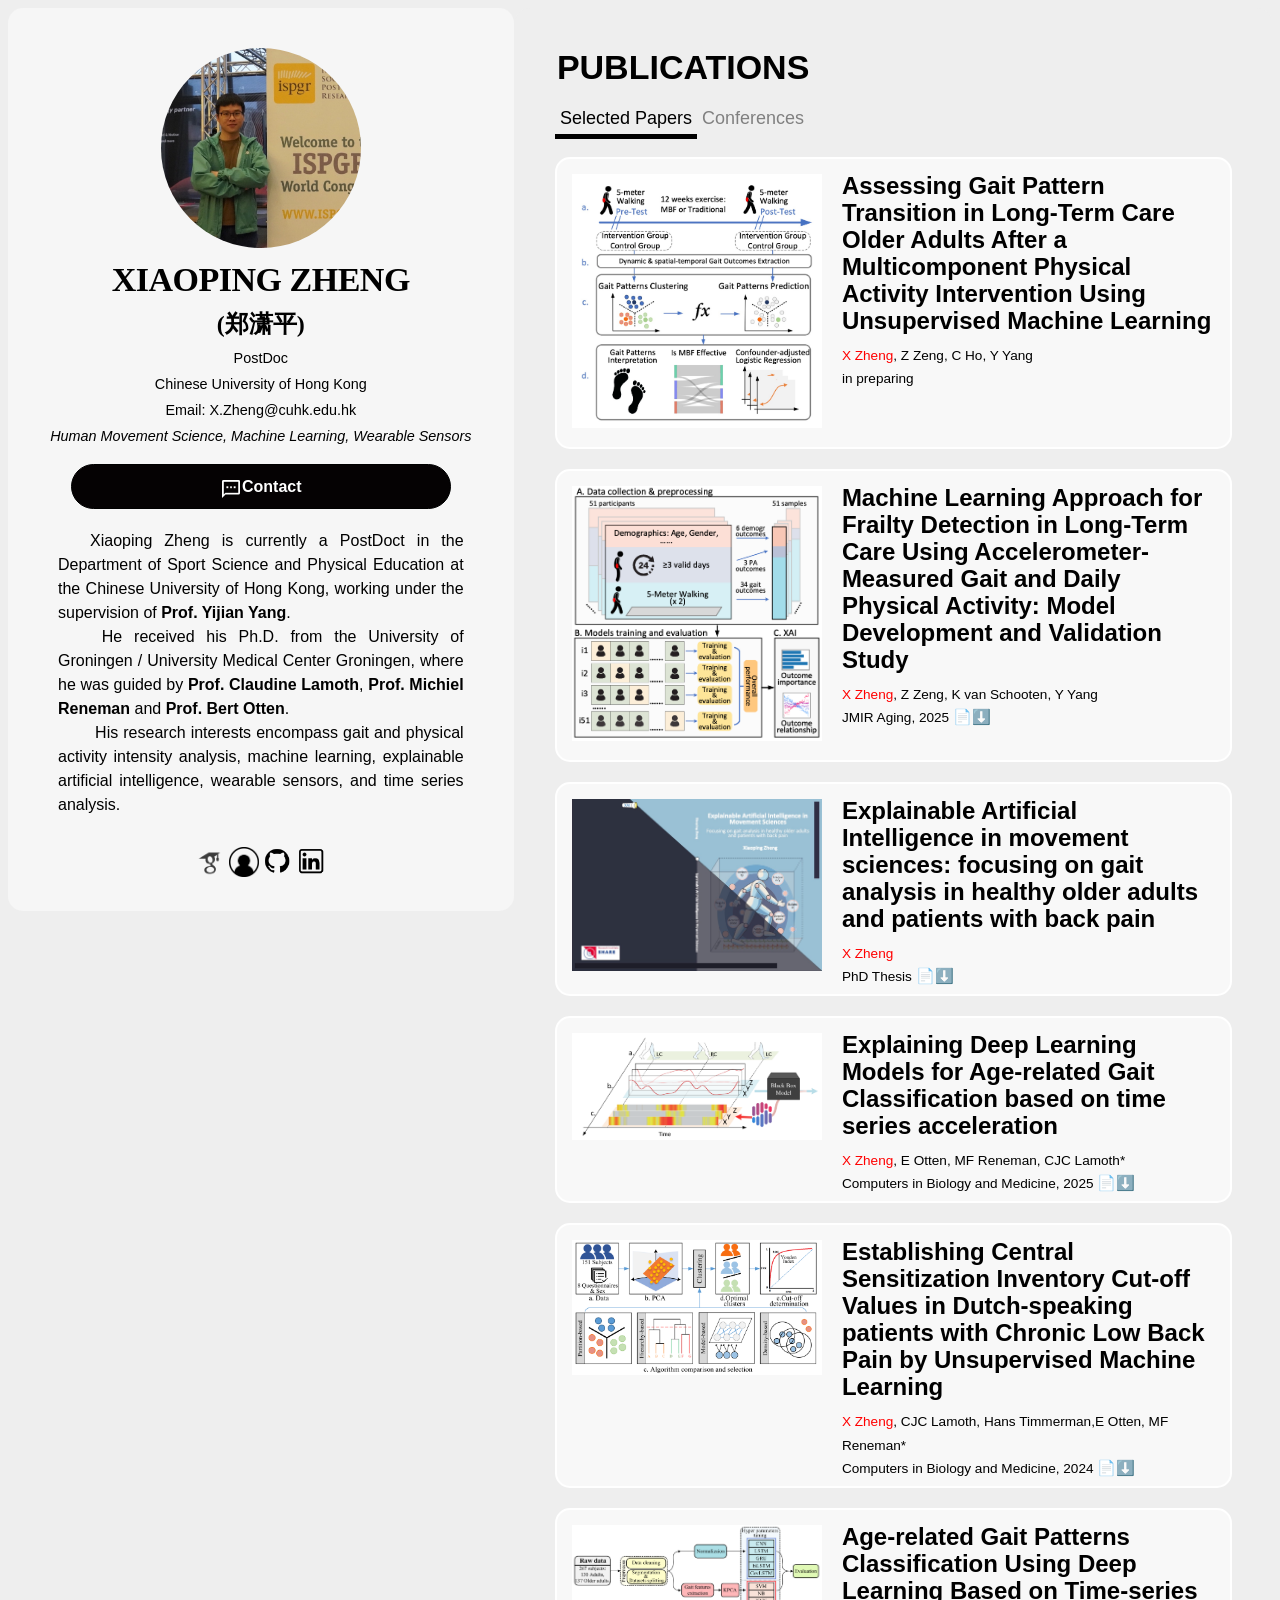
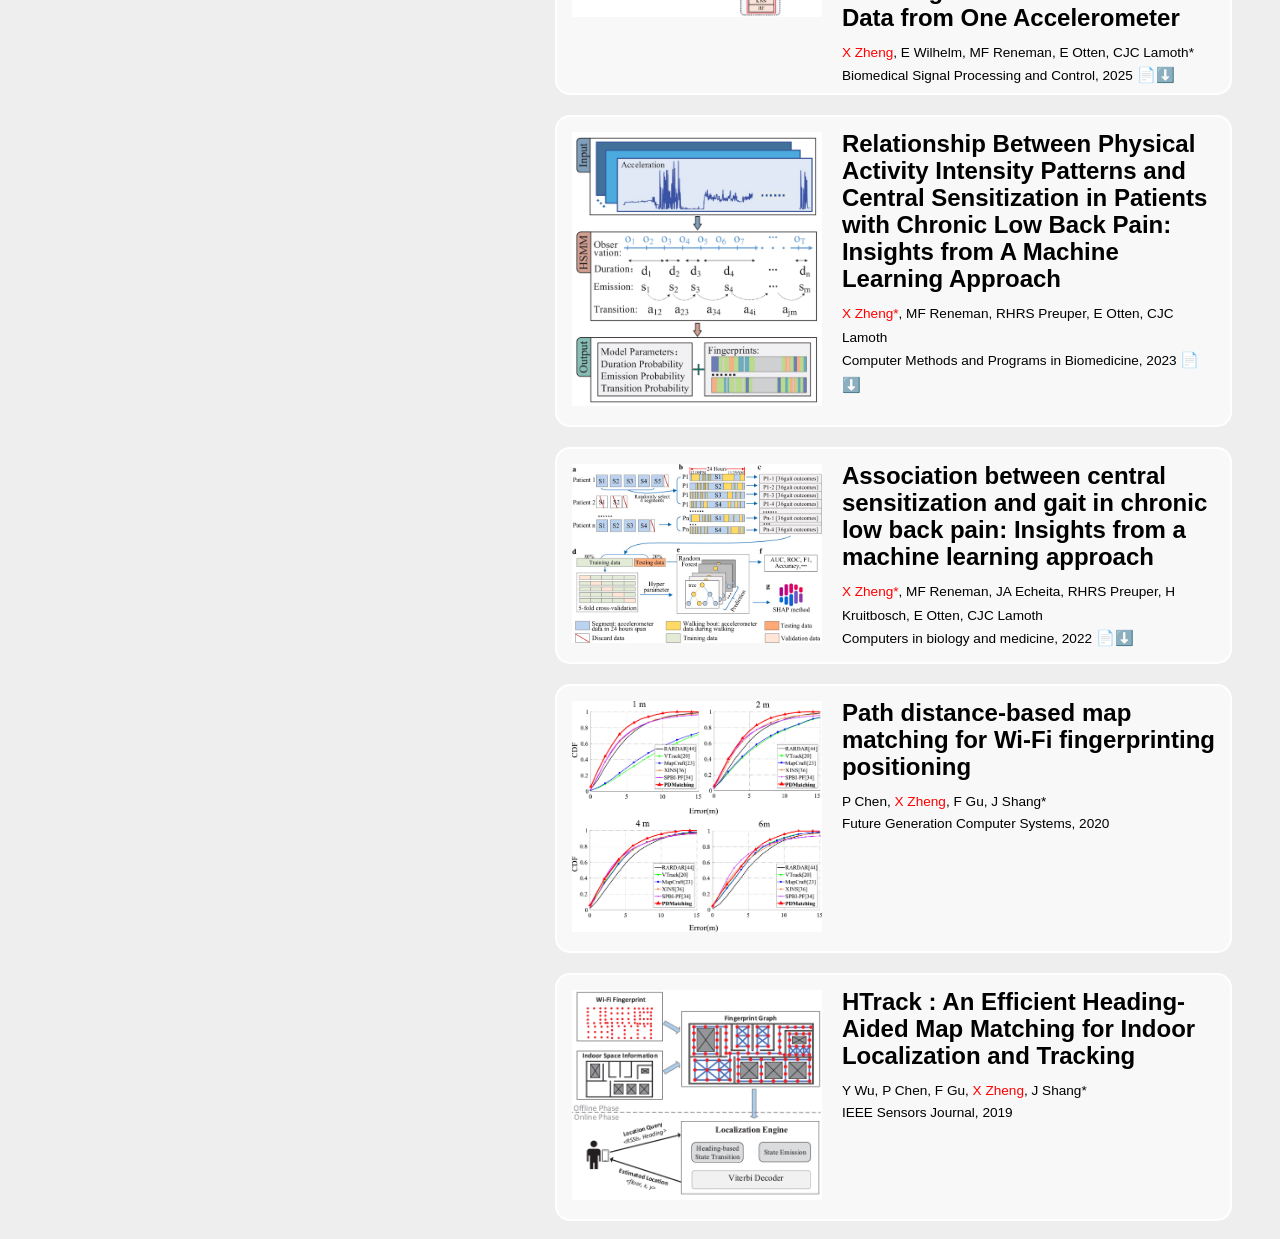
==== index.html @ 9b2ffee4 "Update index.html" ====
<!DOCTYPE html>
<html lang="en">
<head>
	<!-- Google tag (gtag.js) -->
	<script async src="https://www.googletagmanager.com/gtag/js?id=G-EFXRCHCVNL"></script>
	<script>
	  window.dataLayer = window.dataLayer || [];
	  function gtag(){dataLayer.push(arguments);}
	  gtag('js', new Date());
	
	  gtag('config', 'G-EFXRCHCVNL');
	</script>
	<meta charset="UTF-8">
	<meta name="viewport" content="width=device-width, initial-scale=1.0">
	<title>Xiaoping Zheng</title>
	<link rel="stylesheet" type="text/css" href="style.css">
	<script src="https://code.jquery.com/jquery-3.6.0.min.js"></script>
</head>

<body>
	<div class="container">
		<!-- 个人简介栏 -->
		<div class="box1">
			<img class="self-portrait" src="images/photo.png">
			<h1>XIAOPING ZHENG</h1>
			<h2>(郑潇平)</h3>
			<div class="tag">PostDoc</div>
			<div class="tag">Chinese University of Hong Kong</div>
			<div class="tag">Email: X.Zheng@cuhk.edu.hk </div>
			<div class="tag"><i>Human Movement Science, Machine Learning, Wearable Sensors</i></div>

			<button>
				<img src="images/outline_textsms_white_36dp.png">
				<a href="mailto:x.zheng@cuhk.edu.hk">Contact</a>
			</button>
			<p class="PersonalProfile" align="justify">
				Xiaoping Zheng is currently a PostDoct in the Department of Sport Science and Physical Education at the Chinese University of Hong Kong, working under the supervision of <a href="https://www.spe.cuhk.edu.hk/eng/people.asp?pageid=99" target="_blank">Prof. Yijian Yang</a>. <br> &emsp;&emsp; He received his Ph.D. from the University of Groningen / University Medical Center Groningen, where he was guided by <a href="https://www.rug.nl/staff/c.j.c.lamoth/" target="_blank">Prof. Claudine Lamoth</a>, <a href="https://www.rug.nl/staff/m.f.reneman/" target="_blank">Prof. Michiel Reneman</a> and <a href="https://www.rug.nl/staff/egbert.otten/" target="_blank">Prof. Bert Otten</a>.  <br> &emsp;&emsp; His research interests encompass gait and physical activity intensity analysis, machine learning, explainable artificial intelligence, wearable sensors, and time series analysis.
			</p>
			<div class="icons">
				<a href="https://scholar.google.com/citations?user=M3OzMMQAAAAJ" target="_blank"><img src="images/googlescholar.png"></a>
				<a href="https://spe.cuhk.edu.hk/staff/dr-xiao-ping-zheng%e9%84%ad%e7%80%9f%e5%b9%b3%e5%8d%9a%e5%a3%ab/" target="_blank"><img src="images/rugpersonal.png"></a>
				<a href="https://github.com/xzheng93/" target="_blank"><img src="images/github.png"></a>
				<a href="https://www.linkedin.com/in/xiaoping-zheng-703b9b213/" target="_blank"><img src="images/linkedin.webp"></a>

				</a>
			</div>
		</div>


		<!-- 论文栏 -->
		<div class="box2">
			<h1>PUBLICATIONS</h1>
			<ul>
				<li class="active"><a href="#section-journal">Selected Papers</a></li>
				<li><a href="#section-conference">Conferences</a></li>
			</ul>
			<div id="section-journal" class="journalbox tab-content">

				<div class="card">
					<div class="imgBx">
						<img src="images/journal9-1.jpg">
					</div>
					<div class="content">
						<a href="" target="_blank">Assessing Gait Pattern Transition in Long-Term Care Older Adults After a Multicomponent Physical Activity Intervention Using Unsupervised Machine Learning</a>
						<p><font color="#FF0000">X Zheng</font>, Z Zeng, C Ho, Y Yang </p>
						<p>in preparing <a href="" download style="font-size: 15px; text-decoration: none;">
						</a></p>
					</div>
				</div>

				<div class="card">
					<div class="imgBx">
						<img src="images/journal8-1.png">
					</div>
					<div class="content">
						<a href="https://doi.org/10.2196/77140" target="_blank">Machine Learning Approach for Frailty Detection in Long-Term Care Using Accelerometer-Measured Gait and Daily Physical Activity: Model Development and Validation Study</a>
						<p><font color="#FF0000">X Zheng</font>, Z Zeng, K van Schooten, Y Yang </p>
						<p>JMIR Aging, 2025 <a href="https://github.com/xzheng93/me/blob/main/paper/Machine%20Learning%20Approach%20for%20Frailty%20Detection%20in%20Long%20Term%20Care.pdf" download style="font-size: 15px; text-decoration: none;">
    					📄⬇️ 
						</a></p>
					</div>
				</div>

				<div class="card">
					<div class="imgBx">
						<img src="images/thesis2.jpg">
					</div>
					<div class="content">
						<a href="https://research.rug.nl/en/publications/explainable-artificial-intelligence-in-movement-sciences-focusing" target="_blank">Explainable Artificial Intelligence in movement sciences: focusing on gait analysis in healthy older adults and patients with back pain</a>
						<p><font color="#FF0000">X Zheng</font></p>

						<p>PhD Thesis <a href="https://github.com/xzheng93/me/blob/main/paper/booklet-Xiaoping.pdf" download style="font-size: 15px; text-decoration: none;">
    					📄⬇️ 
						</a></p>
					</div>
				</div>
				
				<div class="card">
					<div class="imgBx">
						<img src="images/journal7-1.png">
					</div>
					<div class="content">
						<a href="https://doi.org/10.1016/j.compbiomed.2024.109338" target="_blank">Explaining Deep Learning Models for Age-related Gait Classification based on time series acceleration </a>
						<p><font color="#FF0000">X Zheng</font>, E Otten, MF Reneman, CJC Lamoth*</p>
						<p>Computers in Biology and Medicine,  2025 <a href="https://github.com/xzheng93/me/blob/main/paper/Explaining%20deep%20learning%20models%20for%20age-related%20gait%20classification%20based%20on%20acceleration%20time%20series.pdf" download style="font-size: 15px; text-decoration: none;">
    					📄⬇️ 
						</a></p>
					</div>
				</div>

				<div class="card">
					<div class="imgBx">
						<img src="images/journal6-1.png">
					</div>
					<div class="content">
						<a href="https://www.sciencedirect.com/science/article/pii/S0010482524008242" target="_blank">Establishing Central Sensitization Inventory Cut-off Values in Dutch-speaking patients with Chronic Low Back Pain by Unsupervised Machine Learning </a>
						<p><font color="#FF0000">X Zheng</font>, CJC Lamoth, Hans Timmerman,E Otten, MF Reneman* </p>
						<p>Computers in Biology and Medicine, 2024 <a href="https://github.com/xzheng93/me/blob/main/paper/Establishing%20Central%20Sensitization%20Inventory%20Cut-off%20Values%20in%20Dutch-speaking%20patients%20with%20Chronic%20Low%20Back%20Pain%20by%20Unsupervised%20Machine%20Learning.pdf" download style="font-size: 15px; text-decoration: none;">
    					📄⬇️ 
						</a></p>
					</div>
				</div>

				<div class="card">
					<div class="imgBx">
						<img src="images/journal5-1.png">
					</div>
					<div class="content">
						<a href="https://doi.org/10.1016/j.bspc.2024.107406" target="_blank">Age-related Gait Patterns Classification Using Deep Learning Based on Time-series Data from One Accelerometer</a>
						<p><font color="#FF0000">X Zheng</font>, E Wilhelm, MF Reneman, E Otten, CJC Lamoth*</p>
						<p>Biomedical Signal Processing and Control, 2025 <a href="https://github.com/xzheng93/me/blob/main/paper/Age-related%20Gait%20Patterns%20Classification%20Using%20Deep%20Learning%20Based%20on%20Time-series%20Data%20from%20One%20Accelerometer.pdf" download style="font-size: 15px; text-decoration: none;">
    					📄⬇️ 
						</a></p>
					</div>
				</div>
				
				<div class="card">
					<div class="imgBx">
						<img src="images/journal4-1.png">
					</div>
					<div class="content">
						<a href="https://www.sciencedirect.com/science/article/pii/S0169260723000998?via%3Dihub" target="_blank">Relationship Between Physical Activity Intensity Patterns and Central Sensitization in Patients with Chronic Low Back Pain: Insights from A Machine Learning Approach</a>
						<p><font color="#FF0000">X Zheng*</font>, MF Reneman, RHRS Preuper, E Otten, CJC Lamoth</p>
						<p>Computer Methods and Programs in Biomedicine, 2023 <a href="https://github.com/xzheng93/me/blob/main/paper/Relationship%20between%20physical%20activity%20and%20central%20sensitization%20in%20chronic%20low%20back%20pain.pdf" download style="font-size: 15px; text-decoration: none;">
    					📄⬇️ 
						</a></p>
					</div>
				</div>

				<div class="card">
					<div class="imgBx">
						<img src="images/journal1-1.png">
					</div>
					<div class="content">
						<a href="https://www.sciencedirect.com/science/article/pii/S0010482522001214" target="_blank">Association between central sensitization and gait in chronic low back pain: Insights from a machine learning approach</a>
						<p><font color="#FF0000">X Zheng*</font>, MF Reneman, JA Echeita, RHRS Preuper, H Kruitbosch, E Otten, CJC Lamoth</p>
						<p>Computers in biology and medicine, 2022 <a href="https://github.com/xzheng93/me/blob/main/paper/Association%20between%20central%20sensitization%20and%20gait%20in%20chronic%20low%20back%20pain.pdf" download style="font-size: 15px; text-decoration: none;">
    					📄⬇️ 
						</a></p>
					</div>
				</div>


				<div class="card">
					<div class="imgBx">
						<img src="images/journal2-1.png">
					</div>
					<div class="content">
						<a href="https://www.sciencedirect.com/science/article/pii/S0167739X19309240" target="_blank">Path distance-based map matching for Wi-Fi fingerprinting positioning</a>
						<p>P Chen, <font color="#FF0000">X Zheng</font>, F Gu, J Shang*</p>
						<p>Future Generation Computer Systems, 2020</p>
					</div>
				</div>

				<div class="card">
					<div class="imgBx">
						<img src="images/journal3-1.png">
					</div>
					<div class="content">
						<a href="https://ieeexplore.ieee.org/document/8604054" target="_blank">HTrack : An Efficient Heading-Aided Map Matching for Indoor Localization and Tracking</a>
						<p>Y Wu, P Chen, F Gu, <font color="#FF0000">X Zheng</font>, J Shang*</p>
						<p>IEEE Sensors Journal, 2019</p>
					</div>
				</div>				

				

			</div>
			<div id="section-conference" class="conferencebox tab-content">
				<div class="card">
					<div class="content">
						<a href="">Explaining deep learning models for age-related gait classification based on time-series acceleration</a>
						<p><font color="#FF0000">Oral</font>, ISB, Fokuoka Japan, 2023</p>
					</div>
				</div>

				<div class="card">
					<div class="content">
						<a href="">Deep learning for age-related gait patterns classification based on raw accelerometer signal from 3 minutes walking</a>
						<p><font color="#FF0000">Oral</font>, ISPGR, Brisbane Australia, 2023</p>
					</div>
				</div>

				<div class="card">
					<div class="content">
						<a href=""> Physical activity patterns of patients with chronic low back pain and central sensitization: insights from a machine learning method</a>
						<p><font color="#FF0000">Oral</font>, BME,  Egmond aan Zee The Netherlands, 2023</p>
					</div>
				</div>

				<div class="card">
					<div class="content">
						<a href=""> Effects of level of central sensitization on physical activity patterns in chronic low back pain: insights from a machine learning approach</a>
						<p><font color="#FF0000">Oral</font>, ISPGR,  Online, 2022</p>
					</div>
				</div>


				<div class="card">
					<div class="content">
						<a href="https://research.rug.nl/en/publications/physical-activity-levels-of-patients-with-chronic-low-back-pain-a" target="_blank">Physical Activity Levels of Patients with Chronic Low Back Pain and Central Sensitization: Insights from A Machine Learning Method</a>
						<p><font color="#FF0000">Oral</font>, ICAMPAM, Online, 2022</p>
					</div>
				</div>

				<div class="card">
					<div class="content">
						<a href="https://research.rug.nl/en/publications/exploring-effects-of-central-sensitization-on-gait-in-chronic-low" target="_blank">Exploring Effects of Central Sensitization on Gait in Chronic Low Back Pain by Machine Learning</a>
						<p><font color="#FF0000">Oral</font>, PA!N Congres 2021, Online, 2021</p>
					</div>
				</div>

				<div class="card">
					<div class="content">
						<a href="https://research.rug.nl/en/publications/establishing-central-sensitization-inventory-cutoff-scores-in-chr" target="_blank">Establishing Central Sensitization Inventory Cutoff-Scores in Chronic Low Back Pain Population by Deep Learning</a>
						<p><font color="#FF0000">Oral</font>, PA!N Congres 2021, Online, 2021</p>
					</div>
				</div>								
				
				<div class="card">
					<div class="content">
						<a href="https://research.rug.nl/en/publications/classification-of-patients-with-chronic-low-back-pain-and-high-or" target="_blank">Classification of Patients With Chronic Low Back Pain and High or Low Central Sensitization by Gait Outcomes Using Machine Learning Methods</a>
						<p><font color="#FF0000">Oral</font>, BME 2021, Online, 2021</p>
					</div>
				</div>

				<div class="card">
					<div class="content">
						<a href="#">HMM-based Map Matching by Long and Short Distance for Wi-Fi Fingerprinting Indoor Localization</a>
						<p><font color="#FF0000">Poster</font>, CPGIS2018, Kunming China, 2018</p>
					</div>
				</div>
			</div>
		</div>
	</div>

	<script type="text/javascript">
		$(document).on('click', 'ul li', function(){
			$(this).addClass('active').siblings().removeClass('active')
		});
	</script>
	<script type="text/javascript">
		$(document).ready(function () {
			$('ul:first').addClass('active');
			$('.tab-content:not(:first)').hide();
			$('ul li a').click(function (event) {
				event.preventDefault();
				var content = $(this).attr('href');
				$(this).parent().addClass('active');
				$(this).parent().siblings().removeClass('active');
				$(content).show();
				$(content).siblings('.tab-content').hide();
			});
		});
	</script>

	<script type="text/javascript">
		$(document).ready(function(){
			$('.next1').on('click',function(){
				var currentImg = $('.imgActive1');
				var nextImg = currentImg.next();

				if (nextImg.length) {
					currentImg.removeClass('imgActive1').css('z-index', -10);
					nextImg.addClass('imgActive1').css('z-index', 10);
				}
			});

			$('.prev1').on('click',function(){
				var currentImg = $('.imgActive1');
				var prevImg = currentImg.prev();

				if (prevImg.length) {
					currentImg.removeClass('imgActive1').css('z-index', -10);
					prevImg.addClass('imgActive1').css('z-index', 10);
				}
			});
		})
	</script>

	<script type="text/javascript">
		$(document).ready(function(){
			$('.next2').on('click',function(){
				var currentImg = $('.imgActive2');
				var nextImg = currentImg.next();

				if (nextImg.length) {
					currentImg.removeClass('imgActive2').css('z-index', -10);
					nextImg.addClass('imgActive2').css('z-index', 10);
				}
			});

			$('.prev2').on('click',function(){
				var currentImg = $('.imgActive2');
				var prevImg = currentImg.prev();

				if (prevImg.length) {
					currentImg.removeClass('imgActive2').css('z-index', -10);
					prevImg.addClass('imgActive2').css('z-index', 10);
				}
			});
		})
	</script>
	
</body>
</html>
---- style.css ----
body{
	background-color: #eeeeee;
}
.container{
	margin: 0 auto;
	max-width: 1440px;
	/*min-height: 1200px;*/
	display: flex;
	justify-content: space-between;
}

.box1{
	width: 40%;
	background-color: #f6f6f6;
	height: 50%;
	text-align: center;
	border-radius: 15px;
}

.box2{
	width: 59.9%;
	background-color: #eeeeee;
	height: 100%;
	border-radius: 15px;
}

.self-portrait{
	height: 200px;
	width: 200px;
	border-radius: 50%;
	margin-top: 40px;
}

.box1 h1{
	margin: 0 auto;
	font-family: Urbanist;
	font-weight: 700;
	font-size: 2.125rem;
	line-height: 40px;
	letter-spacing: -0.5px;
	padding: 8px 0px;
}

.box1 h2{
	margin: 0;
}

.tag{
	margin: 10px;
	font-size: 0.9rem;
	font-family: 'Urbanist', sans-serif;
	font-weight: normal;
}
.icons{
	margin: 30px;
}

button{
	border: 1px solid #000000;
	background: #050203;
	border-radius: 50px;
	margin: 20px auto;
	width: 380px;
	height: 45px;
	display: flex;
	justify-content: center;
	padding-top: 2.5%;
}
button img{
	width: 22px;
}
button a{
	font-size: 1rem;
	color: white;
	text-decoration: none;
	font-weight: 600;
	font-family: 'Urbanist', sans-serif;
}

.PersonalProfile {
	padding-left: 50px;
	padding-right: 50px;
	font-family: 'Urbanist', sans-serif;
	font-size: 1rem;
	text-indent: 2em;
	line-height: 150%;
}
.PersonalProfile a{
	text-decoration: none;
	color: black;
	font-weight: bold;
}

.icons img{
	width: 30px;
}

.box2 h1{
	margin: 40px 42px auto;
	font-size: 2.125rem;
	font-family: 'Urbanist', sans-serif;
	font-weight: 700;
}

.box2 h2{
	margin: 0 42px auto;
	font-size: 18px;
	font-family: 'Urbanist', sans-serif;
	font-weight: 500;
}

ul{
	position: absolute;
	display: flex;
}
ul li{
	list-style: none;
}
ul li a{
	position: relative;
	display: block;
	color: grey;
	text-decoration: none;
	padding: 5px 5px;
	font-family: 'Urbanist', sans-serif;
	font-size: 18px;
	font-weight: 500;
}
ul li.active a{
	color: black;
	border-bottom: 5px solid black;
	transition: 0.5s ease;
}

.journalbox{
	position: relative;
	display: flex;
	justify-content: space-between;
	align-items: center;
	flex-wrap: wrap;
	margin: 60px 30px auto;
}
.journalbox .card{
	position: relative;
	max-width: 650px;
	background: rgba(255,255,255,0.63);
	margin: 10px;
	padding: 15px;
	border-radius: 15px;
	display: flex;
	border: 2px solid white;
}
.slider-inner{
	max-width: 250px;
	height: 180px;
	position: relative;
	overflow: hidden;
	float: left;
	padding: 3px;
}
.slider-inner img{
	display: none;
	max-width: 250px;
	border-radius: 10px;
	/*flex: 0 0 250px;*/
}
.slider-inner img.imgActive1{
	display: inline-block;
}
.slider-inner img.imgActive2{
	display: inline-block;
}
.prev1, .next1{
	width: 15px;
	height: 15px;
	border-top: 2px solid rgba(0, 0, 0, .3);
	position: absolute;
}
.prev1{
	border-left: 2px solid rgba(0, 0, 0, .3);
	left: 5%;
	top: 47%;
	transform: rotate(-45deg);
	z-index: 100;
}
.next1{
	border-right: 2px solid rgba(0, 0, 0, .3);
	right: 62%;
	top: 47%;
	transform: rotate(45deg);
	z-index: 100;
}
.prev2, .next2{
	width: 15px;
	height: 15px;
	border-top: 2px solid rgba(0, 0, 0, .3);
	position: absolute;
}
.prev2{
	border-left: 2px solid rgba(0, 0, 0, .3);
	left: 5%;
	top: 47%;
	transform: rotate(-45deg);
	z-index: 100;
}
.next2{
	border-right: 2px solid rgba(0, 0, 0, .3);
	right: 62%;
	top: 47%;
	transform: rotate(45deg);
	z-index: 100;
}
.journalbox .card .content a{
	text-decoration: none;
	font-size: 1.5rem;
	font-weight: 700;
	color: #000000;
}
.journalbox .card .content p{
	margin: 8px auto -10px;
	font-size: 0.85rem;
}
.journalbox .card .content{
	margin-left: 20px;
	font-family: 'Urbanist', sans-serif;
	line-height: 150%;
}
.journalbox .card .content a:hover{
	text-decoration: underline;
}

.conferencebox{
	position: relative;
	display: flex;
	justify-content: space-between;
	align-items: center;
	flex-wrap: wrap;
	margin: 60px 30px auto;
}
.conferencebox .card{
	position: relative;
	max-width: 650px;
	background: rgba(255,255,255,0.63);
	margin: 10px;
	padding: 15px;
	border-radius: 15px;
	display: flex;
	border: 2px solid white;
}
.imgBx img{
	/*display: none;*/
	max-width: 250px;
	flex: 0 0 250px;
}
.conferencebox .card .content a{
	text-decoration: none;
	font-size: 1.5rem;
	font-weight: 700;
	color: #000000;
}
.conferencebox .card .content p{
	margin: 8px auto -10px;
	font-size: 0.85rem;
}
.conferencebox .card .content{
	margin-left: 20px;
	font-family: 'Urbanist', sans-serif;
	font-size: 1rem;
	line-height: 150%;
}
.conferencebox .card .content a:hover{
	text-decoration: underline;
}


@media (max-width: 1024px){
	.box1{
		height: 60%;
	}
	button{
		width: 80%;
	}
	.journalbox .card{
		flex-direction: column;
		align-items: center;
		max-width: 100%;
		margin-left: auto;
		margin-right: auto;
	}
	.conferencebox .card{
		flex-direction: column;
		max-width: 100%;
		margin-left: auto;
		margin-right: auto;
	}
	/*.slider-inner{
		max-width: 330px;
		height: 240px;
	}
	.slider-inner img{
		max-width: 330px;
	}*/
	.imgBx img{
		max-width: 100%;
	}
	.journalbox .card .content{
		margin-left: 10px;
	}
	.conferencebox .card .content{
		margin-left: 0;
	}
	.journalbox .card .content a{
		font-size: 1.25rem;
	}
	.journalbox .card .content p{
		margin: 8px auto -10px;
		font-size: 0.75rem;
	}
	.conferencebox .card .content a{
		font-size: 1.25rem;
	}
	.conferencebox .card .content p{
		margin: 8px auto -10px;
		font-size: 0.75rem;
	}
	/*.prev2{
		left: 10%;
		top: 35%;
	}
	.next2{
		right: 10%;
		top: 35%;
	}
	.prev1{
		left: 10%;
		top: 35%;
	}
	.next1{
		right: 10%;
		top: 35%;
	}*/
}

@media (max-width: 800px){
	.container{
		flex-direction: column;
	}
	button{
		padding-top: 1%;
	}
	button img{
		width: 30px;
	}
	button a{
		font-size: 1.5rem;
	}
	.box1{
		width: 100%;
	}
	.box2{
		width: 100%;
	}
	.journalbox{
		/*flex-direction: column;*/
		position: relative;
		flex-wrap: wrap;
		justify-content: space-evenly;
		display: flex;
	}
	.conferencebox{
		flex-direction: column;
		flex-wrap: nowrap;
		justify-content: space-evenly;
	}
	.journalbox .card{
		align-items: center;
		max-width: 250px;
		margin-left: auto;
		margin-right: auto;
		height: 600px;
		margin-top: 40px;
	}
	.conferencebox .card{
		flex-direction: column;
		align-items: center;
		max-width: 100%;
		margin-left: auto;
		margin-right: auto;
		margin-top: 40px;
	}
	/*.slider-inner{
		max-width: 290px;
	}
	.slider-inner img{
		max-width: 290px;
	}*/
	.imgBx img{
		max-width: 250px;
		flex: 0 0 250px;
	}
	
	.journalbox .card .content{
		margin-left: 0;
	}
	.conferencebox .card .content{
		margin-left: 10px;
		margin-top: 0;
	}
	.box2 h1{
		display: none;
	}
	.box2 h2{
		display: none;
	}
	ul li a{
		font-size: 24px;
		padding: 15px 15px;
		margin-left: -20px;
	}
	
	/*.prev2{
		top: 25%;
	}
	.next2{
		top: 25%;
	}
	.prev1{
		top: 25%;
	}
	.next1{
		top: 25%;
	}*/
}

@media (max-width: 40em){
	.journalbox{
		flex-wrap: wrap;
	}
	.journalbox .card{
		margin-top: 60px;
		max-width: 100%;
		height: 100%;
	}
	.conferencebox .card{
		margin-top: 60px;
	}
	ul li a{
		font-size: 24px;
		padding: 20px 20px;
	}
	.imgBx img{
		max-width: 100%;
	}
}
@media (max-width: 420px){
	button{
		padding-top: 1.5%;
	}
	button img{
		width: 30px;
	}
}
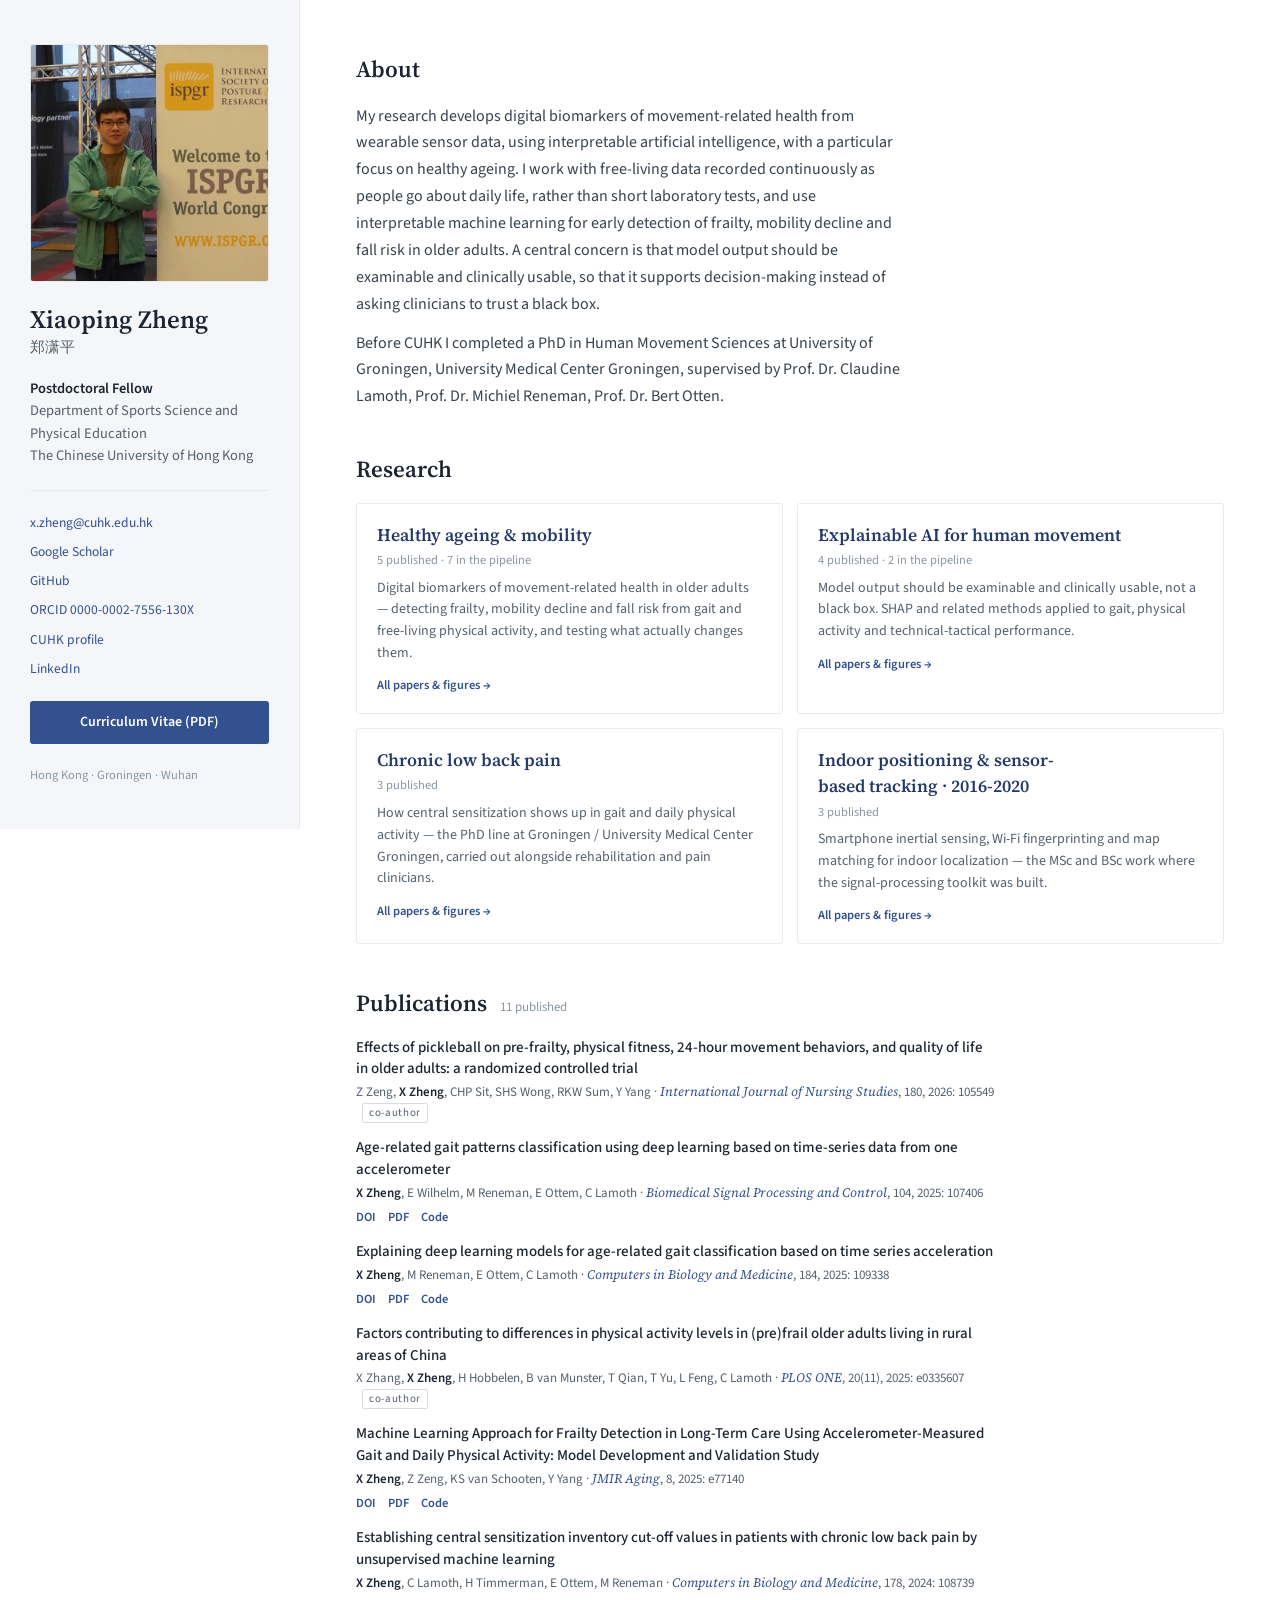
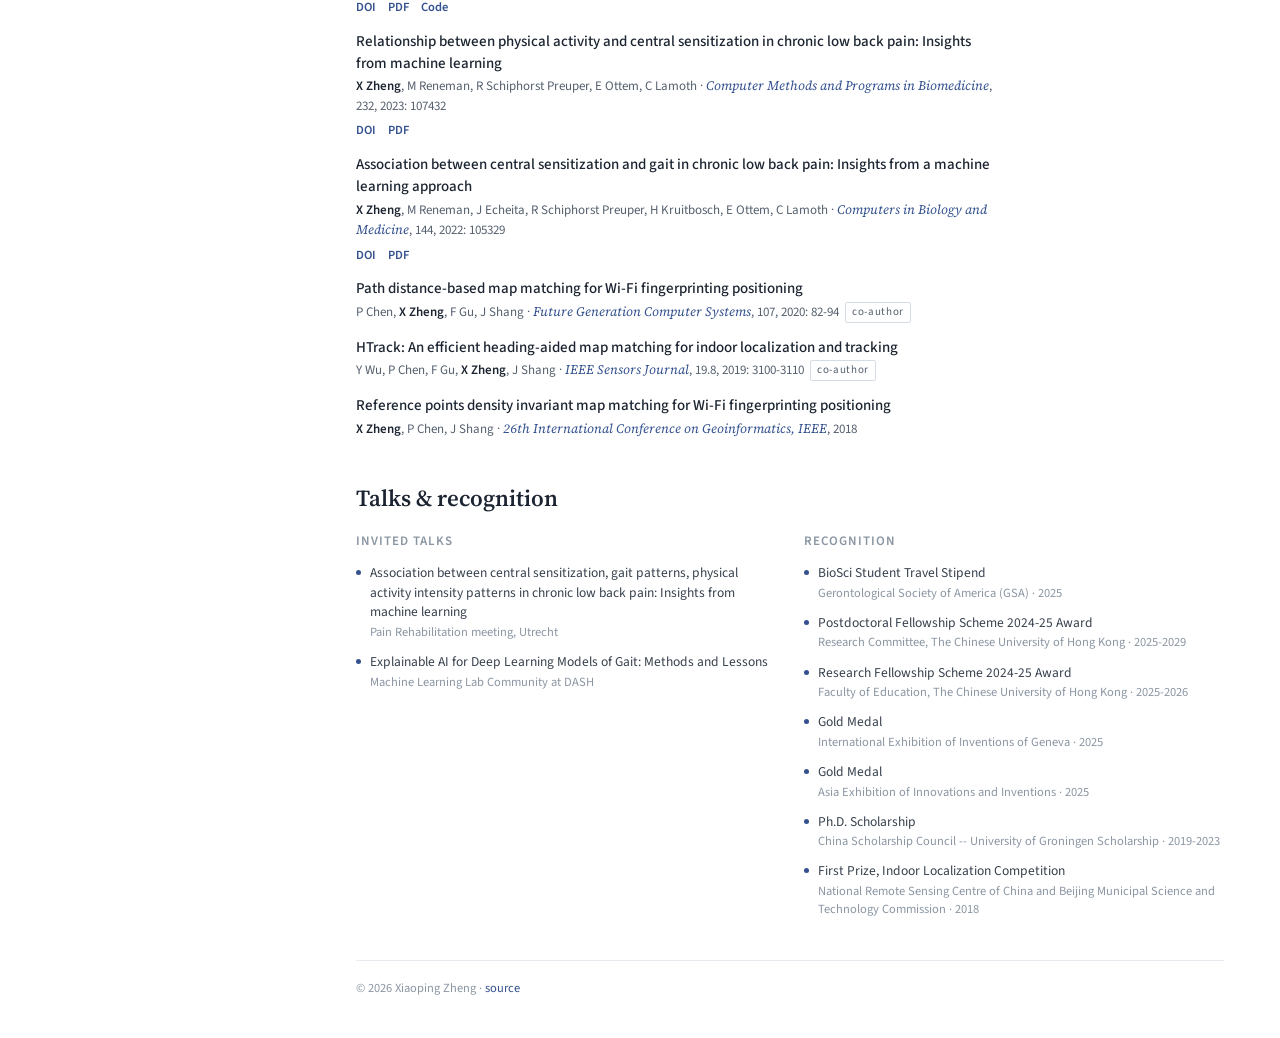
==== commit 2ed51837: "Add files via upload" ====
--- a/index.html
+++ b/index.html
@@ -1,326 +1,64 @@
-<!DOCTYPE html>
+<!doctype html>
 <html lang="en">
 <head>
-	<!-- Google tag (gtag.js) -->
-	<script async src="https://www.googletagmanager.com/gtag/js?id=G-EFXRCHCVNL"></script>
-	<script>
-	  window.dataLayer = window.dataLayer || [];
-	  function gtag(){dataLayer.push(arguments);}
-	  gtag('js', new Date());
-	
-	  gtag('config', 'G-EFXRCHCVNL');
-	</script>
-	<meta charset="UTF-8">
-	<meta name="viewport" content="width=device-width, initial-scale=1.0">
-	<title>Xiaoping Zheng</title>
-	<link rel="stylesheet" type="text/css" href="style.css">
-	<script src="https://code.jquery.com/jquery-3.6.0.min.js"></script>
+<meta charset="utf-8">
+<meta name="viewport" content="width=device-width, initial-scale=1">
+<title>Xiaoping Zheng</title>
+<meta name="description" content="Wearable sensing and explainable AI for healthy ageing — Xiaoping Zheng, CUHK.">
+<link rel="preconnect" href="https://fonts.googleapis.com">
+<link rel="preconnect" href="https://fonts.gstatic.com" crossorigin>
+<link rel="stylesheet" href="https://fonts.googleapis.com/css2?family=Source+Serif+4:opsz,wght@8..60,400;8..60,600&amp;family=Source+Sans+3:wght@400;500;600&amp;display=swap">
+<link rel="stylesheet" href="style.css">
 </head>
+<body>
 
-<body>
-	<div class="container">
-		<!-- 个人简介栏 -->
-		<div class="box1">
-			<img class="self-portrait" src="images/photo.png">
-			<h1>XIAOPING ZHENG</h1>
-			<h2>(郑潇平)</h3>
-			<div class="tag">PostDoc</div>
-			<div class="tag">Chinese University of Hong Kong</div>
-			<div class="tag">Email: X.Zheng@cuhk.edu.hk </div>
-			<div class="tag"><i>Human Movement Science, Machine Learning, Wearable Sensors</i></div>
-
-			<button>
-				<img src="images/outline_textsms_white_36dp.png">
-				<a href="mailto:x.zheng@cuhk.edu.hk">Contact</a>
-			</button>
-			<p class="PersonalProfile" align="justify">
-				Xiaoping Zheng is currently a PostDoct in the Department of Sport Science and Physical Education at the Chinese University of Hong Kong, working under the supervision of <a href="https://www.spe.cuhk.edu.hk/eng/people.asp?pageid=99" target="_blank">Prof. Yijian Yang</a>. <br> &emsp;&emsp; He received his Ph.D. from the University of Groningen / University Medical Center Groningen, where he was guided by <a href="https://www.rug.nl/staff/c.j.c.lamoth/" target="_blank">Prof. Claudine Lamoth</a>, <a href="https://www.rug.nl/staff/m.f.reneman/" target="_blank">Prof. Michiel Reneman</a> and <a href="https://www.rug.nl/staff/egbert.otten/" target="_blank">Prof. Bert Otten</a>.  <br> &emsp;&emsp; His research interests encompass gait and physical activity intensity analysis, machine learning, explainable artificial intelligence, wearable sensors, and time series analysis.
-			</p>
-			<div class="icons">
-				<a href="https://scholar.google.com/citations?user=M3OzMMQAAAAJ" target="_blank"><img src="images/googlescholar.png"></a>
-				<a href="https://spe.cuhk.edu.hk/staff/dr-xiao-ping-zheng%e9%84%ad%e7%80%9f%e5%b9%b3%e5%8d%9a%e5%a3%ab/" target="_blank"><img src="images/rugpersonal.png"></a>
-				<a href="https://github.com/xzheng93/" target="_blank"><img src="images/github.png"></a>
-				<a href="https://www.linkedin.com/in/xiaoping-zheng-703b9b213/" target="_blank"><img src="images/linkedin.webp"></a>
-
-				</a>
-			</div>
-		</div>
-
-
-		<!-- 论文栏 -->
-		<div class="box2">
-			<h1>PUBLICATIONS</h1>
-			<ul>
-				<li class="active"><a href="#section-journal">Selected Papers</a></li>
-				<li><a href="#section-conference">Conferences</a></li>
-			</ul>
-			<div id="section-journal" class="journalbox tab-content">
-
-				<div class="card">
-					<div class="imgBx">
-						<img src="images/journal9-1.jpg">
-					</div>
-					<div class="content">
-						<a href="" target="_blank">Assessing Gait Pattern Transition in Long-Term Care Older Adults After a Multicomponent Physical Activity Intervention Using Unsupervised Machine Learning</a>
-						<p><font color="#FF0000">X Zheng</font>, Z Zeng, C Ho, Y Yang </p>
-						<p>in preparing <a href="" download style="font-size: 15px; text-decoration: none;">
-						</a></p>
-					</div>
-				</div>
-
-				<div class="card">
-					<div class="imgBx">
-						<img src="images/journal8-1.png">
-					</div>
-					<div class="content">
-						<a href="https://doi.org/10.2196/77140" target="_blank">Machine Learning Approach for Frailty Detection in Long-Term Care Using Accelerometer-Measured Gait and Daily Physical Activity: Model Development and Validation Study</a>
-						<p><font color="#FF0000">X Zheng</font>, Z Zeng, K van Schooten, Y Yang </p>
-						<p>JMIR Aging, 2025 <a href="https://github.com/xzheng93/me/blob/main/paper/Machine%20Learning%20Approach%20for%20Frailty%20Detection%20in%20Long%20Term%20Care.pdf" download style="font-size: 15px; text-decoration: none;">
-    					📄⬇️ 
-						</a></p>
-					</div>
-				</div>
-
-				<div class="card">
-					<div class="imgBx">
-						<img src="images/thesis2.jpg">
-					</div>
-					<div class="content">
-						<a href="https://research.rug.nl/en/publications/explainable-artificial-intelligence-in-movement-sciences-focusing" target="_blank">Explainable Artificial Intelligence in movement sciences: focusing on gait analysis in healthy older adults and patients with back pain</a>
-						<p><font color="#FF0000">X Zheng</font></p>
-
-						<p>PhD Thesis <a href="https://github.com/xzheng93/me/blob/main/paper/booklet-Xiaoping.pdf" download style="font-size: 15px; text-decoration: none;">
-    					📄⬇️ 
-						</a></p>
-					</div>
-				</div>
-				
-				<div class="card">
-					<div class="imgBx">
-						<img src="images/journal7-1.png">
-					</div>
-					<div class="content">
-						<a href="https://doi.org/10.1016/j.compbiomed.2024.109338" target="_blank">Explaining Deep Learning Models for Age-related Gait Classification based on time series acceleration </a>
-						<p><font color="#FF0000">X Zheng</font>, E Otten, MF Reneman, CJC Lamoth*</p>
-						<p>Computers in Biology and Medicine,  2025 <a href="https://github.com/xzheng93/me/blob/main/paper/Explaining%20deep%20learning%20models%20for%20age-related%20gait%20classification%20based%20on%20acceleration%20time%20series.pdf" download style="font-size: 15px; text-decoration: none;">
-    					📄⬇️ 
-						</a></p>
-					</div>
-				</div>
-
-				<div class="card">
-					<div class="imgBx">
-						<img src="images/journal6-1.png">
-					</div>
-					<div class="content">
-						<a href="https://www.sciencedirect.com/science/article/pii/S0010482524008242" target="_blank">Establishing Central Sensitization Inventory Cut-off Values in Dutch-speaking patients with Chronic Low Back Pain by Unsupervised Machine Learning </a>
-						<p><font color="#FF0000">X Zheng</font>, CJC Lamoth, Hans Timmerman,E Otten, MF Reneman* </p>
-						<p>Computers in Biology and Medicine, 2024 <a href="https://github.com/xzheng93/me/blob/main/paper/Establishing%20Central%20Sensitization%20Inventory%20Cut-off%20Values%20in%20Dutch-speaking%20patients%20with%20Chronic%20Low%20Back%20Pain%20by%20Unsupervised%20Machine%20Learning.pdf" download style="font-size: 15px; text-decoration: none;">
-    					📄⬇️ 
-						</a></p>
-					</div>
-				</div>
-
-				<div class="card">
-					<div class="imgBx">
-						<img src="images/journal5-1.png">
-					</div>
-					<div class="content">
-						<a href="https://doi.org/10.1016/j.bspc.2024.107406" target="_blank">Age-related Gait Patterns Classification Using Deep Learning Based on Time-series Data from One Accelerometer</a>
-						<p><font color="#FF0000">X Zheng</font>, E Wilhelm, MF Reneman, E Otten, CJC Lamoth*</p>
-						<p>Biomedical Signal Processing and Control, 2025 <a href="https://github.com/xzheng93/me/blob/main/paper/Age-related%20Gait%20Patterns%20Classification%20Using%20Deep%20Learning%20Based%20on%20Time-series%20Data%20from%20One%20Accelerometer.pdf" download style="font-size: 15px; text-decoration: none;">
-    					📄⬇️ 
-						</a></p>
-					</div>
-				</div>
-				
-				<div class="card">
-					<div class="imgBx">
-						<img src="images/journal4-1.png">
-					</div>
-					<div class="content">
-						<a href="https://www.sciencedirect.com/science/article/pii/S0169260723000998?via%3Dihub" target="_blank">Relationship Between Physical Activity Intensity Patterns and Central Sensitization in Patients with Chronic Low Back Pain: Insights from A Machine Learning Approach</a>
-						<p><font color="#FF0000">X Zheng*</font>, MF Reneman, RHRS Preuper, E Otten, CJC Lamoth</p>
-						<p>Computer Methods and Programs in Biomedicine, 2023 <a href="https://github.com/xzheng93/me/blob/main/paper/Relationship%20between%20physical%20activity%20and%20central%20sensitization%20in%20chronic%20low%20back%20pain.pdf" download style="font-size: 15px; text-decoration: none;">
-    					📄⬇️ 
-						</a></p>
-					</div>
-				</div>
-
-				<div class="card">
-					<div class="imgBx">
-						<img src="images/journal1-1.png">
-					</div>
-					<div class="content">
-						<a href="https://www.sciencedirect.com/science/article/pii/S0010482522001214" target="_blank">Association between central sensitization and gait in chronic low back pain: Insights from a machine learning approach</a>
-						<p><font color="#FF0000">X Zheng*</font>, MF Reneman, JA Echeita, RHRS Preuper, H Kruitbosch, E Otten, CJC Lamoth</p>
-						<p>Computers in biology and medicine, 2022 <a href="https://github.com/xzheng93/me/blob/main/paper/Association%20between%20central%20sensitization%20and%20gait%20in%20chronic%20low%20back%20pain.pdf" download style="font-size: 15px; text-decoration: none;">
-    					📄⬇️ 
-						</a></p>
-					</div>
-				</div>
-
-
-				<div class="card">
-					<div class="imgBx">
-						<img src="images/journal2-1.png">
-					</div>
-					<div class="content">
-						<a href="https://www.sciencedirect.com/science/article/pii/S0167739X19309240" target="_blank">Path distance-based map matching for Wi-Fi fingerprinting positioning</a>
-						<p>P Chen, <font color="#FF0000">X Zheng</font>, F Gu, J Shang*</p>
-						<p>Future Generation Computer Systems, 2020</p>
-					</div>
-				</div>
-
-				<div class="card">
-					<div class="imgBx">
-						<img src="images/journal3-1.png">
-					</div>
-					<div class="content">
-						<a href="https://ieeexplore.ieee.org/document/8604054" target="_blank">HTrack : An Efficient Heading-Aided Map Matching for Indoor Localization and Tracking</a>
-						<p>Y Wu, P Chen, F Gu, <font color="#FF0000">X Zheng</font>, J Shang*</p>
-						<p>IEEE Sensors Journal, 2019</p>
-					</div>
-				</div>				
-
-				
-
-			</div>
-			<div id="section-conference" class="conferencebox tab-content">
-				<div class="card">
-					<div class="content">
-						<a href="">Explaining deep learning models for age-related gait classification based on time-series acceleration</a>
-						<p><font color="#FF0000">Oral</font>, ISB, Fokuoka Japan, 2023</p>
-					</div>
-				</div>
-
-				<div class="card">
-					<div class="content">
-						<a href="">Deep learning for age-related gait patterns classification based on raw accelerometer signal from 3 minutes walking</a>
-						<p><font color="#FF0000">Oral</font>, ISPGR, Brisbane Australia, 2023</p>
-					</div>
-				</div>
-
-				<div class="card">
-					<div class="content">
-						<a href=""> Physical activity patterns of patients with chronic low back pain and central sensitization: insights from a machine learning method</a>
-						<p><font color="#FF0000">Oral</font>, BME,  Egmond aan Zee The Netherlands, 2023</p>
-					</div>
-				</div>
-
-				<div class="card">
-					<div class="content">
-						<a href=""> Effects of level of central sensitization on physical activity patterns in chronic low back pain: insights from a machine learning approach</a>
-						<p><font color="#FF0000">Oral</font>, ISPGR,  Online, 2022</p>
-					</div>
-				</div>
-
-
-				<div class="card">
-					<div class="content">
-						<a href="https://research.rug.nl/en/publications/physical-activity-levels-of-patients-with-chronic-low-back-pain-a" target="_blank">Physical Activity Levels of Patients with Chronic Low Back Pain and Central Sensitization: Insights from A Machine Learning Method</a>
-						<p><font color="#FF0000">Oral</font>, ICAMPAM, Online, 2022</p>
-					</div>
-				</div>
-
-				<div class="card">
-					<div class="content">
-						<a href="https://research.rug.nl/en/publications/exploring-effects-of-central-sensitization-on-gait-in-chronic-low" target="_blank">Exploring Effects of Central Sensitization on Gait in Chronic Low Back Pain by Machine Learning</a>
-						<p><font color="#FF0000">Oral</font>, PA!N Congres 2021, Online, 2021</p>
-					</div>
-				</div>
-
-				<div class="card">
-					<div class="content">
-						<a href="https://research.rug.nl/en/publications/establishing-central-sensitization-inventory-cutoff-scores-in-chr" target="_blank">Establishing Central Sensitization Inventory Cutoff-Scores in Chronic Low Back Pain Population by Deep Learning</a>
-						<p><font color="#FF0000">Oral</font>, PA!N Congres 2021, Online, 2021</p>
-					</div>
-				</div>								
-				
-				<div class="card">
-					<div class="content">
-						<a href="https://research.rug.nl/en/publications/classification-of-patients-with-chronic-low-back-pain-and-high-or" target="_blank">Classification of Patients With Chronic Low Back Pain and High or Low Central Sensitization by Gait Outcomes Using Machine Learning Methods</a>
-						<p><font color="#FF0000">Oral</font>, BME 2021, Online, 2021</p>
-					</div>
-				</div>
-
-				<div class="card">
-					<div class="content">
-						<a href="#">HMM-based Map Matching by Long and Short Distance for Wi-Fi Fingerprinting Indoor Localization</a>
-						<p><font color="#FF0000">Poster</font>, CPGIS2018, Kunming China, 2018</p>
-					</div>
-				</div>
-			</div>
-		</div>
-	</div>
-
-	<script type="text/javascript">
-		$(document).on('click', 'ul li', function(){
-			$(this).addClass('active').siblings().removeClass('active')
-		});
-	</script>
-	<script type="text/javascript">
-		$(document).ready(function () {
-			$('ul:first').addClass('active');
-			$('.tab-content:not(:first)').hide();
-			$('ul li a').click(function (event) {
-				event.preventDefault();
-				var content = $(this).attr('href');
-				$(this).parent().addClass('active');
-				$(this).parent().siblings().removeClass('active');
-				$(content).show();
-				$(content).siblings('.tab-content').hide();
-			});
-		});
-	</script>
-
-	<script type="text/javascript">
-		$(document).ready(function(){
-			$('.next1').on('click',function(){
-				var currentImg = $('.imgActive1');
-				var nextImg = currentImg.next();
-
-				if (nextImg.length) {
-					currentImg.removeClass('imgActive1').css('z-index', -10);
-					nextImg.addClass('imgActive1').css('z-index', 10);
-				}
-			});
-
-			$('.prev1').on('click',function(){
-				var currentImg = $('.imgActive1');
-				var prevImg = currentImg.prev();
-
-				if (prevImg.length) {
-					currentImg.removeClass('imgActive1').css('z-index', -10);
-					prevImg.addClass('imgActive1').css('z-index', 10);
-				}
-			});
-		})
-	</script>
-
-	<script type="text/javascript">
-		$(document).ready(function(){
-			$('.next2').on('click',function(){
-				var currentImg = $('.imgActive2');
-				var nextImg = currentImg.next();
-
-				if (nextImg.length) {
-					currentImg.removeClass('imgActive2').css('z-index', -10);
-					nextImg.addClass('imgActive2').css('z-index', 10);
-				}
-			});
-
-			$('.prev2').on('click',function(){
-				var currentImg = $('.imgActive2');
-				var prevImg = currentImg.prev();
-
-				if (prevImg.length) {
-					currentImg.removeClass('imgActive2').css('z-index', -10);
-					prevImg.addClass('imgActive2').css('z-index', 10);
-				}
-			});
-		})
-	</script>
-	
+<div class="layout">
+<aside>
+  <img class="photo" src="images/photo.png" alt="Portrait of Xiaoping Zheng">
+  <h1>Xiaoping Zheng<span>郑潇平</span></h1>
+  <p class="role"><b>Postdoctoral Fellow</b><br>Department of Sports Science and Physical Education<br>The Chinese University of Hong Kong</p>
+  <hr>
+  <nav class="contact">
+    <a href="mailto:x.zheng@cuhk.edu.hk">x.zheng@cuhk.edu.hk</a>
+    <a href="https://scholar.google.com/citations?user=M3OzMMQAAAAJ">Google Scholar</a>
+    <a href="https://github.com/xzheng93">GitHub</a>
+    <a href="https://orcid.org/0000-0002-7556-130X">ORCID 0000-0002-7556-130X</a>
+    <a href="https://spe.cuhk.edu.hk/staff/dr-xiao-ping-zheng%e9%84%ad%e7%80%9f%e5%b9%b3%e5%8d%9a%e5%a3%ab/">CUHK profile</a>
+    <a href="https://www.linkedin.com/in/xiaoping-zheng-703b9b213/">LinkedIn</a>
+  </nav>
+  <a class="cv" href="cv/Zheng_Xiaoping_CV.pdf">Curriculum Vitae (PDF)</a>
+  <p class="geo">Hong Kong · Groningen · Wuhan</p>
+</aside>
+<main>
+  <section>
+    <h2>About</h2>
+    <p class="bio">My research develops digital biomarkers of movement-related health from
+    wearable sensor data, using interpretable artificial intelligence, with a particular focus
+    on healthy ageing. I work with free-living data recorded continuously as people go about
+    daily life, rather than short laboratory tests, and use interpretable machine learning for
+    early detection of frailty, mobility decline and fall risk in older adults. A central
+    concern is that model output should be examinable and clinically usable, so that it
+    supports decision-making instead of asking clinicians to trust a black box.</p>
+    <p class="bio">Before CUHK I completed a PhD in Human Movement Sciences at
+    University of Groningen, University Medical Center Groningen, supervised by Prof. Dr. Claudine Lamoth, Prof. Dr. Michiel Reneman, Prof. Dr. Bert Otten.</p>
+  </section>
+  <section>
+    <h2>Research</h2>
+    <div class="areas"><a class="area" href="research/healthy-ageing.html"><h3>Healthy ageing &amp; mobility</h3><div class="k">5 published · 7 in the pipeline</div><p>Digital biomarkers of movement-related health in older adults — detecting frailty, mobility decline and fall risk from gait and free-living physical activity, and testing what actually changes them.</p><div class="go">All papers &amp; figures <span aria-hidden="true">→</span></div></a><a class="area" href="research/explainable-ai.html"><h3>Explainable AI for human movement</h3><div class="k">4 published · 2 in the pipeline</div><p>Model output should be examinable and clinically usable, not a black box. SHAP and related methods applied to gait, physical activity and technical-tactical performance.</p><div class="go">All papers &amp; figures <span aria-hidden="true">→</span></div></a><a class="area" href="research/low-back-pain.html"><h3>Chronic low back pain</h3><div class="k">3 published</div><p>How central sensitization shows up in gait and daily physical activity — the PhD line at Groningen / University Medical Center Groningen, carried out alongside rehabilitation and pain clinicians.</p><div class="go">All papers &amp; figures <span aria-hidden="true">→</span></div></a><a class="area" href="research/indoor-positioning.html"><h3>Indoor positioning &amp; sensor-based tracking · 2016-2020</h3><div class="k">3 published</div><p>Smartphone inertial sensing, Wi-Fi fingerprinting and map matching for indoor localization — the MSc and BSc work where the signal-processing toolkit was built.</p><div class="go">All papers &amp; figures <span aria-hidden="true">→</span></div></a></div>
+  </section>
+  <section>
+    <h2>Publications <span class="count">11 published</span></h2>
+    <div class="pub"><div class="t">Effects of pickleball on pre-frailty, physical fitness, 24-hour movement behaviors, and quality of life in older adults: a randomized controlled trial</div><div class="m">Z Zeng, <b>X Zheng</b>, CHP Sit, SHS Wong, RKW Sum, Y Yang · <i>International Journal of Nursing Studies</i>, 180, 2026: 105549<span class="pill">co-author</span></div></div><div class="pub"><div class="t">Age-related gait patterns classification using deep learning based on time-series data from one accelerometer</div><div class="m"><b>X Zheng</b>, E Wilhelm, M Reneman, E Ottem, C Lamoth · <i>Biomedical Signal Processing and Control</i>, 104, 2025: 107406</div><div class="links"><a href="https://doi.org/10.1016/j.bspc.2024.107406">DOI</a><a href="paper/Age-related Gait Patterns Classification Using Deep Learning Based on Time-series Data from One Accelerometer.pdf">PDF</a><a href="https://github.com/xzheng93/Age-related_gait_classification">Code</a></div></div><div class="pub"><div class="t">Explaining deep learning models for age-related gait classification based on time series acceleration</div><div class="m"><b>X Zheng</b>, M Reneman, E Ottem, C Lamoth · <i>Computers in Biology and Medicine</i>, 184, 2025: 109338</div><div class="links"><a href="https://doi.org/10.1016/j.compbiomed.2024.109338">DOI</a><a href="paper/Explaining deep learning models for age-related gait classification based on acceleration time series.pdf">PDF</a><a href="https://github.com/xzheng93/Explainable_DL">Code</a></div></div><div class="pub"><div class="t">Factors contributing to differences in physical activity levels in (pre)frail older adults living in rural areas of China</div><div class="m">X Zhang, <b>X Zheng</b>, H Hobbelen, B van Munster, T Qian, T Yu, L Feng, C Lamoth · <i>PLOS ONE</i>, 20(11), 2025: e0335607<span class="pill">co-author</span></div></div><div class="pub"><div class="t">Machine Learning Approach for Frailty Detection in Long-Term Care Using Accelerometer-Measured Gait and Daily Physical Activity: Model Development and Validation Study</div><div class="m"><b>X Zheng</b>, Z Zeng, KS van Schooten, Y Yang · <i>JMIR Aging</i>, 8, 2025: e77140</div><div class="links"><a href="https://doi.org/10.2196/77140">DOI</a><a href="paper/Machine Learning Approach for Frailty Detection in Long Term Care.pdf">PDF</a><a href="https://github.com/xzheng93/Frailty_Identification">Code</a></div></div><div class="pub"><div class="t">Establishing central sensitization inventory cut-off values in patients with chronic low back pain by unsupervised machine learning</div><div class="m"><b>X Zheng</b>, C Lamoth, H Timmerman, E Ottem, M Reneman · <i>Computers in Biology and Medicine</i>, 178, 2024: 108739</div><div class="links"><a href="https://doi.org/10.1016/j.compbiomed.2024.108739">DOI</a><a href="paper/Establishing Central Sensitization Inventory Cut-off Values in Dutch-speaking patients with Chronic Low Back Pain by Unsupervised Machine Learning.pdf">PDF</a><a href="https://github.com/xzheng93/CSI_cutoff_establishment">Code</a></div></div><div class="pub"><div class="t">Relationship between physical activity and central sensitization in chronic low back pain: Insights from machine learning</div><div class="m"><b>X Zheng</b>, M Reneman, R Schiphorst Preuper, E Ottem, C Lamoth · <i>Computer Methods and Programs in Biomedicine</i>, 232, 2023: 107432</div><div class="links"><a href="https://doi.org/10.1016/j.cmpb.2023.107432">DOI</a><a href="paper/Relationship between physical activity and central sensitization in chronic low back pain.pdf">PDF</a></div></div><div class="pub"><div class="t">Association between central sensitization and gait in chronic low back pain: Insights from a machine learning approach</div><div class="m"><b>X Zheng</b>, M Reneman, J Echeita, R Schiphorst Preuper, H Kruitbosch, E Ottem, C Lamoth · <i>Computers in Biology and Medicine</i>, 144, 2022: 105329</div><div class="links"><a href="https://doi.org/10.1016/j.compbiomed.2022.105329">DOI</a><a href="paper/Association between central sensitization and gait in chronic low back pain.pdf">PDF</a></div></div><div class="pub"><div class="t">Path distance-based map matching for Wi-Fi fingerprinting positioning</div><div class="m">P Chen, <b>X Zheng</b>, F Gu, J Shang · <i>Future Generation Computer Systems</i>, 107, 2020: 82-94<span class="pill">co-author</span></div></div><div class="pub"><div class="t">HTrack: An efficient heading-aided map matching for indoor localization and tracking</div><div class="m">Y Wu, P Chen, F Gu, <b>X Zheng</b>, J Shang · <i>IEEE Sensors Journal</i>, 19.8, 2019: 3100-3110<span class="pill">co-author</span></div></div><div class="pub"><div class="t">Reference points density invariant map matching for Wi-Fi fingerprinting positioning</div><div class="m"><b>X Zheng</b>, P Chen, J Shang · <i>26th International Conference on Geoinformatics, IEEE</i>, 2018</div></div>
+  </section>
+  <section>
+    <h2>Talks &amp; recognition</h2>
+    <div class="duo">
+      <div><h3>Invited talks</h3><ul><li>Association between central sensitization, gait patterns, physical activity intensity patterns in chronic low back pain: Insights from machine learning<span class="sub">Pain Rehabilitation meeting, Utrecht</span></li><li>Explainable AI for Deep Learning Models of Gait: Methods and Lessons<span class="sub">Machine Learning Lab Community at DASH</span></li></ul></div>
+      <div><h3>Recognition</h3><ul><li>BioSci Student Travel Stipend<span class="sub">Gerontological Society of America (GSA) · 2025</span></li><li>Postdoctoral Fellowship Scheme 2024-25 Award<span class="sub">Research Committee, The Chinese University of Hong Kong · 2025-2029</span></li><li>Research Fellowship Scheme 2024-25 Award<span class="sub">Faculty of Education, The Chinese University of Hong Kong · 2025-2026</span></li><li>Gold Medal<span class="sub">International Exhibition of Inventions of Geneva · 2025</span></li><li>Gold Medal<span class="sub">Asia Exhibition of Innovations and Inventions · 2025</span></li><li>Ph.D. Scholarship<span class="sub">China Scholarship Council -- University of Groningen Scholarship · 2019-2023</span></li><li>First Prize, Indoor Localization Competition<span class="sub">National Remote Sensing Centre of China and Beijing Municipal Science and Technology Commission · 2018</span></li></ul></div>
+    </div>
+  </section>
+  <footer>© 2026 Xiaoping Zheng · <a href="https://github.com/xzheng93/me">source</a></footer>
+</main>
+</div>
 </body>
 </html>
--- a/style.css
+++ b/style.css
@@ -1,463 +1,102 @@
+/* zhengxiaoping.com — generated by hub/scripts/build_site.py. Do not hand-edit. */
+:root {
+  --bg:#FFFFFF; --panel:#F4F6F9; --ink:#1B2430; --soft:#55606E; --faint:#8B96A3;
+  --rule:#E7EAEE; --accent:#33518E; --accent-dk:#24396A;
+}
+* { box-sizing:border-box; margin:0; }
+body { background:var(--bg); color:var(--ink); font-family:'Source Sans 3',system-ui,'Helvetica Neue',sans-serif; line-height:1.5; }
+a { color:var(--accent); text-decoration:none; }
+a:hover { color:var(--accent-dk); text-decoration:underline; }
+:focus-visible { outline:2px solid var(--accent); outline-offset:2px; }
+img { max-width:100%; }
+h1,h2,h3 { font-family:'Source Serif 4',Georgia,'Times New Roman',serif; font-weight:600; text-wrap:balance; }
 
-body{
-	background-color: #eeeeee;
+/* ---- home ---- */
+.layout { display:flex; min-height:100vh; align-items:flex-start; }
+aside { width:300px; flex:none; background:var(--panel); border-right:1px solid var(--rule);
+        padding:44px 30px; display:flex; flex-direction:column; gap:22px; position:sticky; top:0; }
+.photo { width:100%; border-radius:3px; border:1px solid var(--rule); display:block; }
+aside h1 { font-size:25px; line-height:1.2; }
+aside h1 span { display:block; font-size:15px; color:var(--soft); font-weight:400; margin-top:4px; }
+.role { font-size:14.5px; line-height:1.55; color:var(--soft); }
+.role b { color:var(--ink); font-weight:600; }
+aside hr { border:0; border-top:1px solid var(--rule); }
+.contact { display:flex; flex-direction:column; gap:9px; font-size:13.5px; }
+.cv { background:var(--accent); color:#FFF; text-align:center; font-size:14px; font-weight:600;
+      padding:11px 0; border-radius:3px; }
+.cv:hover { background:var(--accent-dk); color:#FFF; text-decoration:none; }
+.geo { font-size:12.5px; color:var(--faint); margin-top:auto; }
+main { flex:1; min-width:0; padding:52px 56px 40px; }
+main section { margin-bottom:42px; }
+main h2 { font-size:23px; margin-bottom:16px; }
+main h2 .count { font-family:'Source Sans 3',sans-serif; font-size:13px; font-weight:400;
+                 color:var(--faint); margin-left:8px; }
+.bio { font-size:16px; line-height:1.68; max-width:68ch; color:#37414D; margin-bottom:12px; }
+.areas { display:grid; grid-template-columns:repeat(2,minmax(0,1fr)); gap:14px; }
+.area { border:1px solid var(--rule); padding:18px 20px; border-radius:3px; display:block; color:inherit; }
+.area:hover { border-color:var(--accent); text-decoration:none; color:inherit; }
+.area h3 { font-size:17.5px; color:var(--accent-dk); }
+.area .k { font-size:12.5px; color:var(--faint); margin-top:3px; font-variant-numeric:tabular-nums; }
+.area p { font-size:14px; line-height:1.55; color:var(--soft); margin-top:8px; }
+.area .go { margin-top:12px; font-size:12.5px; font-weight:600; color:var(--accent); }
+.area:hover .go { text-decoration:underline; }
+.pub { margin-bottom:14px; max-width:80ch; }
+.pub .t { font-size:15px; font-weight:500; line-height:1.45; }
+.pub .m { font-size:13px; color:var(--soft); margin-top:2px; }
+.pub .m b { color:var(--ink); font-weight:600; }
+.pub .m i { font-family:'Source Serif 4',Georgia,serif; color:var(--accent); }
+.pill { display:inline-block; font-size:11px; letter-spacing:.06em; border:1px solid #D6DCE4;
+        border-radius:2px; padding:1px 6px; color:var(--soft); margin-left:6px; vertical-align:1px; }
+.status { display:inline-block; font-size:11px; letter-spacing:.06em; border:1px solid var(--accent);
+          color:var(--accent); border-radius:2px; padding:1px 6px; margin-left:6px; vertical-align:1px; }
+.links { display:flex; gap:12px; margin-top:5px; }
+.links a { font-size:12.5px; font-weight:600; }
+.duo { display:grid; grid-template-columns:repeat(2,minmax(0,1fr)); gap:28px; }
+.duo h3 { font-family:'Source Sans 3',sans-serif; font-size:13px; letter-spacing:.08em;
+          text-transform:uppercase; color:var(--faint); margin-bottom:12px; }
+.duo ul { list-style:none; padding:0; display:flex; flex-direction:column; gap:11px; }
+.duo li { font-size:13.5px; line-height:1.45; color:#37414D; padding-left:14px; position:relative; }
+.duo li::before { content:""; position:absolute; left:0; top:7px; width:5px; height:5px;
+                  background:var(--accent); border-radius:50%; }
+.duo .sub { display:block; color:var(--faint); font-size:12.5px; margin-top:1px; }
+footer { border-top:1px solid var(--rule); padding-top:18px; font-size:12.5px; color:var(--faint); }
+
+/* ---- research page ---- */
+.bar { display:flex; justify-content:space-between; align-items:baseline;
+       padding:22px 56px; border-bottom:1px solid var(--rule); }
+.bar .mark { font-family:'Source Serif 4',Georgia,serif; font-size:16px; color:var(--faint); }
+.back { font-size:13.5px; }
+.body { max-width:900px; padding:44px 56px 64px; }
+.kick { font-size:12px; letter-spacing:.14em; text-transform:uppercase; color:var(--faint); }
+.body h1 { font-size:34px; margin-top:10px; letter-spacing:-.01em; }
+.intro { margin-top:14px; font-size:16px; line-height:1.65; color:#37414D; max-width:68ch; }
+h2.sub { font-size:15px; letter-spacing:.06em; text-transform:uppercase;
+         font-family:'Source Sans 3',sans-serif; font-weight:600; color:var(--faint);
+         margin:38px 0 4px; padding-bottom:8px; border-bottom:1px solid var(--rule); }
+.paper { display:grid; grid-template-columns:230px minmax(0,1fr); gap:24px;
+         padding:26px 0; border-bottom:1px solid var(--rule); align-items:start; }
+.paper.nofig { grid-template-columns:minmax(0,1fr); }
+.fig { width:230px; height:168px; border:1px solid var(--rule); border-radius:2px;
+       overflow:hidden; background:var(--panel); }
+.fig img { width:100%; height:100%; object-fit:cover; display:block; }
+.paper .t { font-size:17px; font-weight:600; line-height:1.45;
+            font-family:'Source Serif 4',Georgia,serif; }
+.paper .m { font-size:13.5px; color:var(--soft); margin-top:5px; }
+.paper .m b { color:var(--ink); }
+.paper .m i { font-family:'Source Serif 4',Georgia,serif; color:var(--accent); }
+.paper .find { margin-top:10px; font-size:14px; line-height:1.6; color:#37414D; max-width:60ch; }
+.foot { margin-top:34px; font-size:13.5px; }
+
+/* ---- responsive ---- */
+@media (max-width:900px) {
+  .layout { flex-direction:column; }
+  aside { width:100%; position:static; border-right:0; border-bottom:1px solid var(--rule); }
+  .photo { max-width:180px; }
+  main { padding:32px 22px; }
+  .areas, .duo { grid-template-columns:1fr; }
+  .bar, .body { padding-left:22px; padding-right:22px; }
+  .paper { grid-template-columns:1fr; gap:14px; }
+  .fig { width:100%; height:200px; }
+  .body h1 { font-size:27px; }
 }
-.container{
-	margin: 0 auto;
-	max-width: 1440px;
-	/*min-height: 1200px;*/
-	display: flex;
-	justify-content: space-between;
-}
-
-.box1{
-	width: 40%;
-	background-color: #f6f6f6;
-	height: 50%;
-	text-align: center;
-	border-radius: 15px;
-}
-
-.box2{
-	width: 59.9%;
-	background-color: #eeeeee;
-	height: 100%;
-	border-radius: 15px;
-}
-
-.self-portrait{
-	height: 200px;
-	width: 200px;
-	border-radius: 50%;
-	margin-top: 40px;
-}
-
-.box1 h1{
-	margin: 0 auto;
-	font-family: Urbanist;
-	font-weight: 700;
-	font-size: 2.125rem;
-	line-height: 40px;
-	letter-spacing: -0.5px;
-	padding: 8px 0px;
-}
-
-.box1 h2{
-	margin: 0;
-}
-
-.tag{
-	margin: 10px;
-	font-size: 0.9rem;
-	font-family: 'Urbanist', sans-serif;
-	font-weight: normal;
-}
-.icons{
-	margin: 30px;
-}
-
-button{
-	border: 1px solid #000000;
-	background: #050203;
-	border-radius: 50px;
-	margin: 20px auto;
-	width: 380px;
-	height: 45px;
-	display: flex;
-	justify-content: center;
-	padding-top: 2.5%;
-}
-button img{
-	width: 22px;
-}
-button a{
-	font-size: 1rem;
-	color: white;
-	text-decoration: none;
-	font-weight: 600;
-	font-family: 'Urbanist', sans-serif;
-}
-
-.PersonalProfile {
-	padding-left: 50px;
-	padding-right: 50px;
-	font-family: 'Urbanist', sans-serif;
-	font-size: 1rem;
-	text-indent: 2em;
-	line-height: 150%;
-}
-.PersonalProfile a{
-	text-decoration: none;
-	color: black;
-	font-weight: bold;
-}
-
-.icons img{
-	width: 30px;
-}
-
-.box2 h1{
-	margin: 40px 42px auto;
-	font-size: 2.125rem;
-	font-family: 'Urbanist', sans-serif;
-	font-weight: 700;
-}
-
-.box2 h2{
-	margin: 0 42px auto;
-	font-size: 18px;
-	font-family: 'Urbanist', sans-serif;
-	font-weight: 500;
-}
-
-ul{
-	position: absolute;
-	display: flex;
-}
-ul li{
-	list-style: none;
-}
-ul li a{
-	position: relative;
-	display: block;
-	color: grey;
-	text-decoration: none;
-	padding: 5px 5px;
-	font-family: 'Urbanist', sans-serif;
-	font-size: 18px;
-	font-weight: 500;
-}
-ul li.active a{
-	color: black;
-	border-bottom: 5px solid black;
-	transition: 0.5s ease;
-}
-
-.journalbox{
-	position: relative;
-	display: flex;
-	justify-content: space-between;
-	align-items: center;
-	flex-wrap: wrap;
-	margin: 60px 30px auto;
-}
-.journalbox .card{
-	position: relative;
-	max-width: 650px;
-	background: rgba(255,255,255,0.63);
-	margin: 10px;
-	padding: 15px;
-	border-radius: 15px;
-	display: flex;
-	border: 2px solid white;
-}
-.slider-inner{
-	max-width: 250px;
-	height: 180px;
-	position: relative;
-	overflow: hidden;
-	float: left;
-	padding: 3px;
-}
-.slider-inner img{
-	display: none;
-	max-width: 250px;
-	border-radius: 10px;
-	/*flex: 0 0 250px;*/
-}
-.slider-inner img.imgActive1{
-	display: inline-block;
-}
-.slider-inner img.imgActive2{
-	display: inline-block;
-}
-.prev1, .next1{
-	width: 15px;
-	height: 15px;
-	border-top: 2px solid rgba(0, 0, 0, .3);
-	position: absolute;
-}
-.prev1{
-	border-left: 2px solid rgba(0, 0, 0, .3);
-	left: 5%;
-	top: 47%;
-	transform: rotate(-45deg);
-	z-index: 100;
-}
-.next1{
-	border-right: 2px solid rgba(0, 0, 0, .3);
-	right: 62%;
-	top: 47%;
-	transform: rotate(45deg);
-	z-index: 100;
-}
-.prev2, .next2{
-	width: 15px;
-	height: 15px;
-	border-top: 2px solid rgba(0, 0, 0, .3);
-	position: absolute;
-}
-.prev2{
-	border-left: 2px solid rgba(0, 0, 0, .3);
-	left: 5%;
-	top: 47%;
-	transform: rotate(-45deg);
-	z-index: 100;
-}
-.next2{
-	border-right: 2px solid rgba(0, 0, 0, .3);
-	right: 62%;
-	top: 47%;
-	transform: rotate(45deg);
-	z-index: 100;
-}
-.journalbox .card .content a{
-	text-decoration: none;
-	font-size: 1.5rem;
-	font-weight: 700;
-	color: #000000;
-}
-.journalbox .card .content p{
-	margin: 8px auto -10px;
-	font-size: 0.85rem;
-}
-.journalbox .card .content{
-	margin-left: 20px;
-	font-family: 'Urbanist', sans-serif;
-	line-height: 150%;
-}
-.journalbox .card .content a:hover{
-	text-decoration: underline;
-}
-
-.conferencebox{
-	position: relative;
-	display: flex;
-	justify-content: space-between;
-	align-items: center;
-	flex-wrap: wrap;
-	margin: 60px 30px auto;
-}
-.conferencebox .card{
-	position: relative;
-	max-width: 650px;
-	background: rgba(255,255,255,0.63);
-	margin: 10px;
-	padding: 15px;
-	border-radius: 15px;
-	display: flex;
-	border: 2px solid white;
-}
-.imgBx img{
-	/*display: none;*/
-	max-width: 250px;
-	flex: 0 0 250px;
-}
-.conferencebox .card .content a{
-	text-decoration: none;
-	font-size: 1.5rem;
-	font-weight: 700;
-	color: #000000;
-}
-.conferencebox .card .content p{
-	margin: 8px auto -10px;
-	font-size: 0.85rem;
-}
-.conferencebox .card .content{
-	margin-left: 20px;
-	font-family: 'Urbanist', sans-serif;
-	font-size: 1rem;
-	line-height: 150%;
-}
-.conferencebox .card .content a:hover{
-	text-decoration: underline;
-}
-
-
-@media (max-width: 1024px){
-	.box1{
-		height: 60%;
-	}
-	button{
-		width: 80%;
-	}
-	.journalbox .card{
-		flex-direction: column;
-		align-items: center;
-		max-width: 100%;
-		margin-left: auto;
-		margin-right: auto;
-	}
-	.conferencebox .card{
-		flex-direction: column;
-		max-width: 100%;
-		margin-left: auto;
-		margin-right: auto;
-	}
-	/*.slider-inner{
-		max-width: 330px;
-		height: 240px;
-	}
-	.slider-inner img{
-		max-width: 330px;
-	}*/
-	.imgBx img{
-		max-width: 100%;
-	}
-	.journalbox .card .content{
-		margin-left: 10px;
-	}
-	.conferencebox .card .content{
-		margin-left: 0;
-	}
-	.journalbox .card .content a{
-		font-size: 1.25rem;
-	}
-	.journalbox .card .content p{
-		margin: 8px auto -10px;
-		font-size: 0.75rem;
-	}
-	.conferencebox .card .content a{
-		font-size: 1.25rem;
-	}
-	.conferencebox .card .content p{
-		margin: 8px auto -10px;
-		font-size: 0.75rem;
-	}
-	/*.prev2{
-		left: 10%;
-		top: 35%;
-	}
-	.next2{
-		right: 10%;
-		top: 35%;
-	}
-	.prev1{
-		left: 10%;
-		top: 35%;
-	}
-	.next1{
-		right: 10%;
-		top: 35%;
-	}*/
-}
-
-@media (max-width: 800px){
-	.container{
-		flex-direction: column;
-	}
-	button{
-		padding-top: 1%;
-	}
-	button img{
-		width: 30px;
-	}
-	button a{
-		font-size: 1.5rem;
-	}
-	.box1{
-		width: 100%;
-	}
-	.box2{
-		width: 100%;
-	}
-	.journalbox{
-		/*flex-direction: column;*/
-		position: relative;
-		flex-wrap: wrap;
-		justify-content: space-evenly;
-		display: flex;
-	}
-	.conferencebox{
-		flex-direction: column;
-		flex-wrap: nowrap;
-		justify-content: space-evenly;
-	}
-	.journalbox .card{
-		align-items: center;
-		max-width: 250px;
-		margin-left: auto;
-		margin-right: auto;
-		height: 600px;
-		margin-top: 40px;
-	}
-	.conferencebox .card{
-		flex-direction: column;
-		align-items: center;
-		max-width: 100%;
-		margin-left: auto;
-		margin-right: auto;
-		margin-top: 40px;
-	}
-	/*.slider-inner{
-		max-width: 290px;
-	}
-	.slider-inner img{
-		max-width: 290px;
-	}*/
-	.imgBx img{
-		max-width: 250px;
-		flex: 0 0 250px;
-	}
-	
-	.journalbox .card .content{
-		margin-left: 0;
-	}
-	.conferencebox .card .content{
-		margin-left: 10px;
-		margin-top: 0;
-	}
-	.box2 h1{
-		display: none;
-	}
-	.box2 h2{
-		display: none;
-	}
-	ul li a{
-		font-size: 24px;
-		padding: 15px 15px;
-		margin-left: -20px;
-	}
-	
-	/*.prev2{
-		top: 25%;
-	}
-	.next2{
-		top: 25%;
-	}
-	.prev1{
-		top: 25%;
-	}
-	.next1{
-		top: 25%;
-	}*/
-}
-
-@media (max-width: 40em){
-	.journalbox{
-		flex-wrap: wrap;
-	}
-	.journalbox .card{
-		margin-top: 60px;
-		max-width: 100%;
-		height: 100%;
-	}
-	.conferencebox .card{
-		margin-top: 60px;
-	}
-	ul li a{
-		font-size: 24px;
-		padding: 20px 20px;
-	}
-	.imgBx img{
-		max-width: 100%;
-	}
-}
-@media (max-width: 420px){
-	button{
-		padding-top: 1.5%;
-	}
-	button img{
-		width: 30px;
-	}
-}
+@media (prefers-reduced-motion:reduce) { * { animation:none !important; transition:none !important; } }
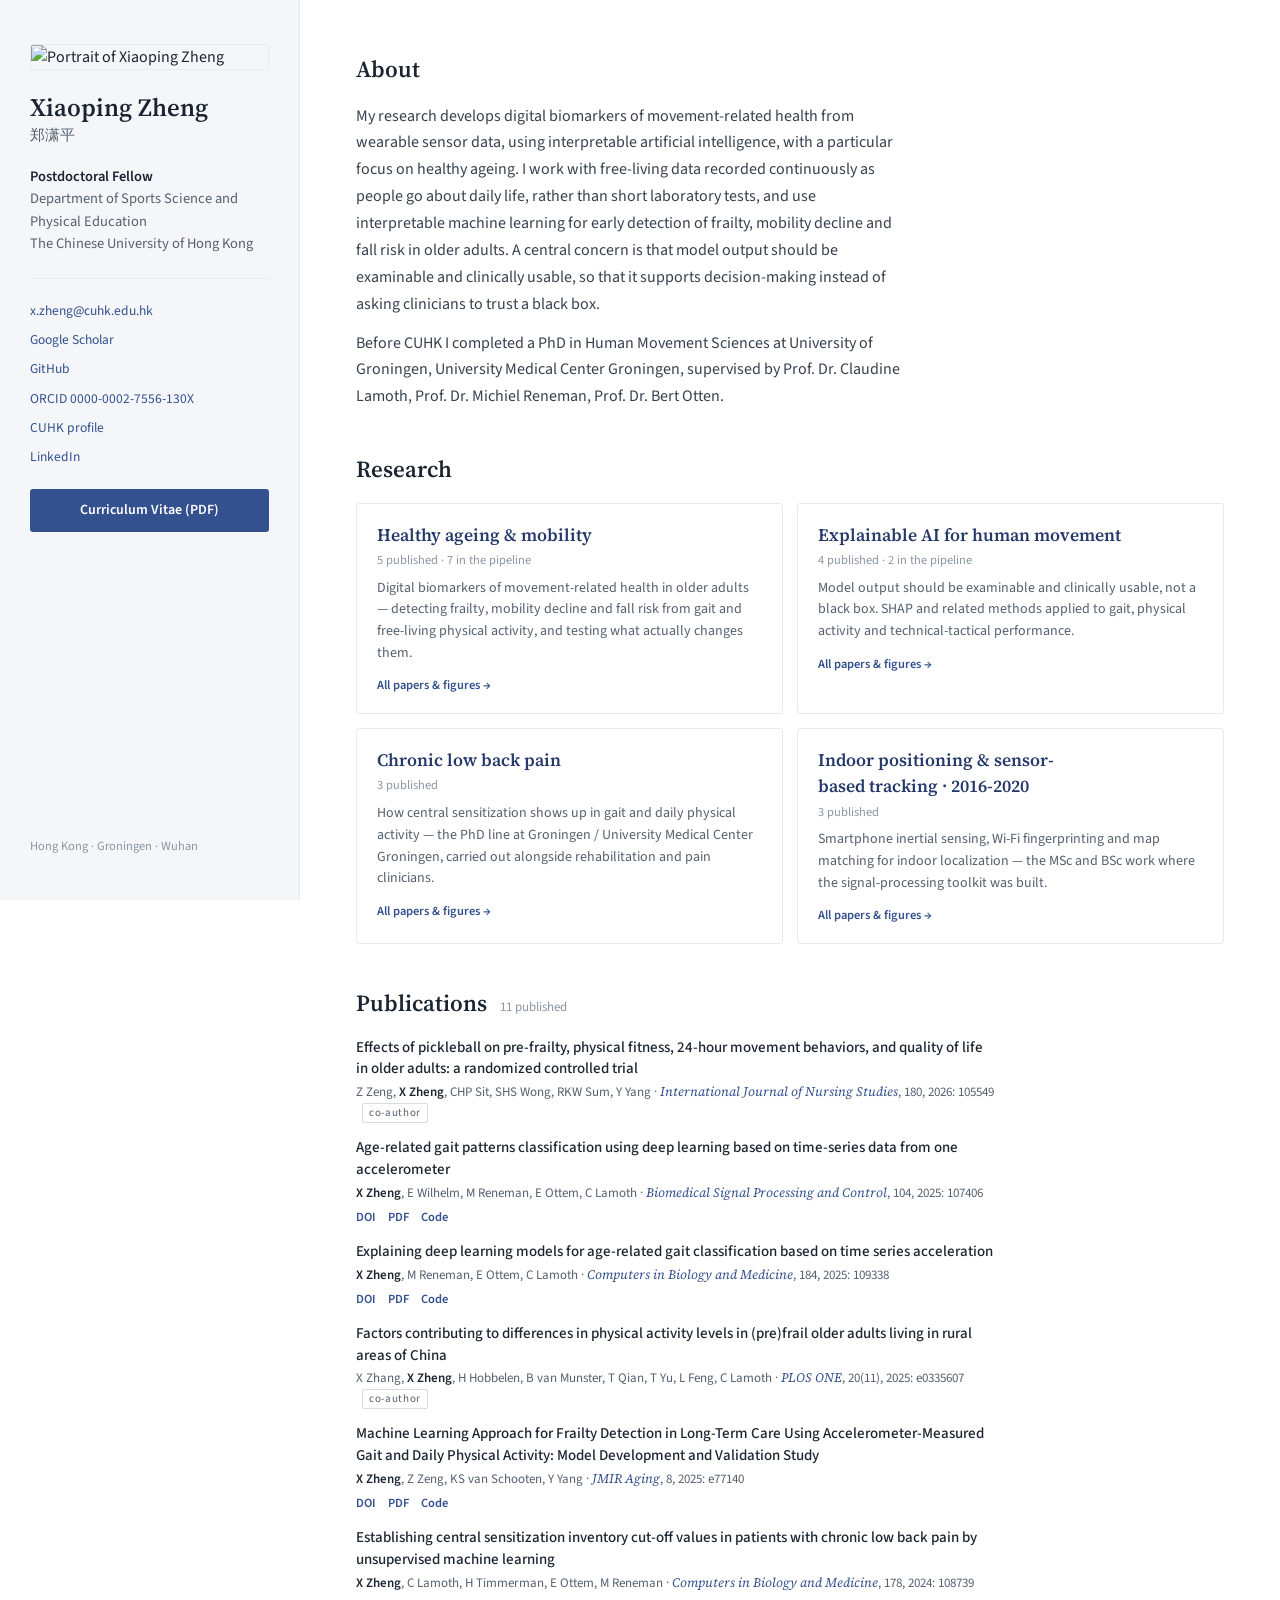
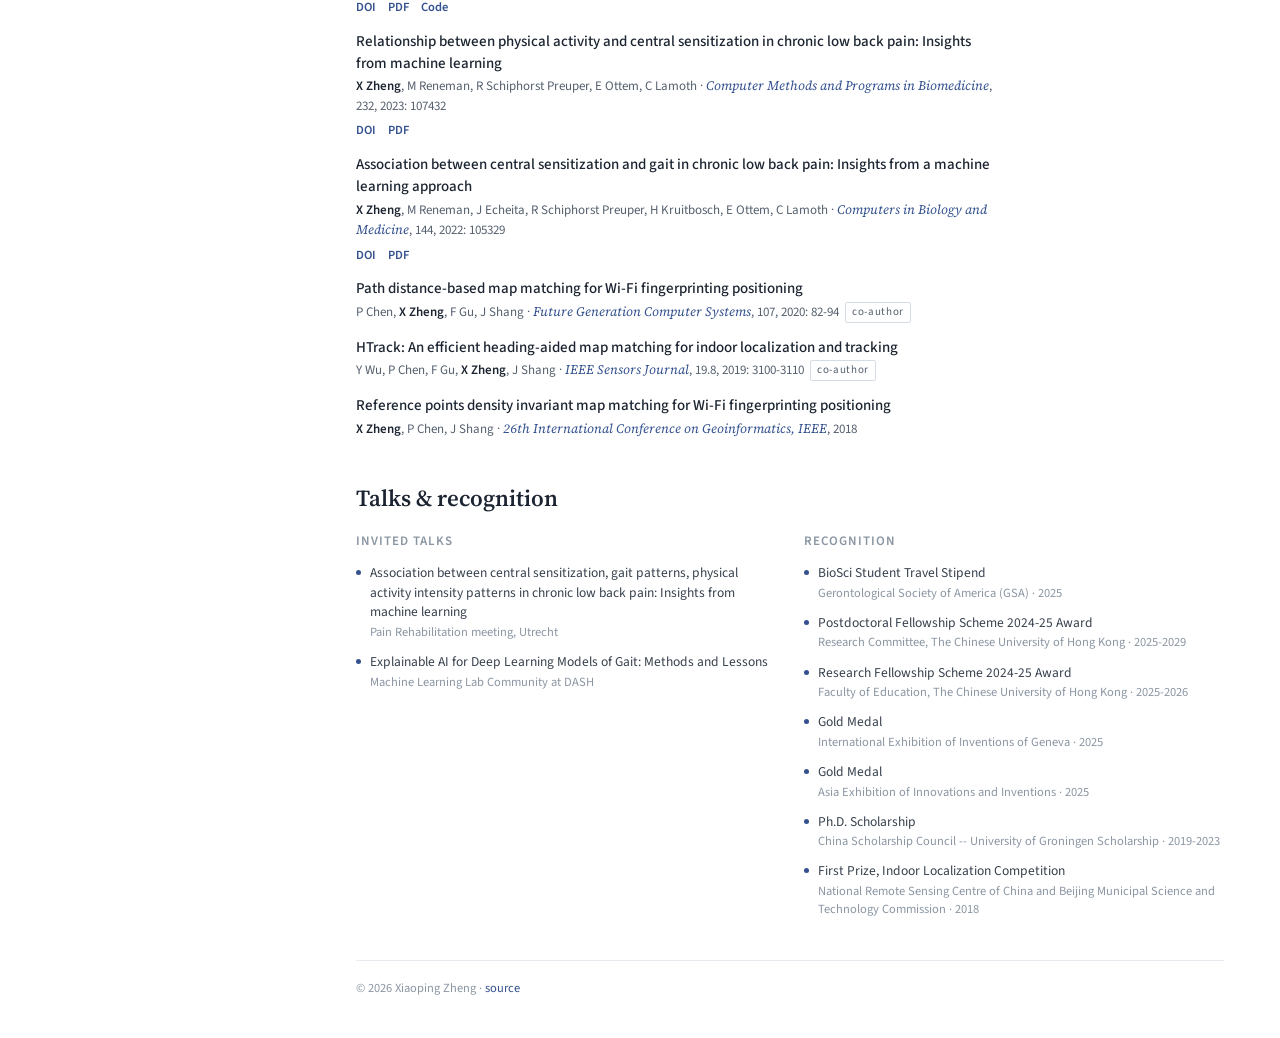
==== commit f6da7ebc: "Add files via upload" ====
--- a/index.html
+++ b/index.html
@@ -14,7 +14,7 @@
 
 <div class="layout">
 <aside>
-  <img class="photo" src="images/photo.png" alt="Portrait of Xiaoping Zheng">
+  <img class="photo" src="images/portrait.jpg" alt="Portrait of Xiaoping Zheng">
   <h1>Xiaoping Zheng<span>郑潇平</span></h1>
   <p class="role"><b>Postdoctoral Fellow</b><br>Department of Sports Science and Physical Education<br>The Chinese University of Hong Kong</p>
   <hr>
--- a/style.css
+++ b/style.css
@@ -14,7 +14,8 @@
 /* ---- home ---- */
 .layout { display:flex; min-height:100vh; align-items:flex-start; }
 aside { width:300px; flex:none; background:var(--panel); border-right:1px solid var(--rule);
-        padding:44px 30px; display:flex; flex-direction:column; gap:22px; position:sticky; top:0; }
+        padding:44px 30px; display:flex; flex-direction:column; gap:22px;
+        position:sticky; top:0; height:100vh; overflow-y:auto; overscroll-behavior:contain; }
 .photo { width:100%; border-radius:3px; border:1px solid var(--rule); display:block; }
 aside h1 { font-size:25px; line-height:1.2; }
 aside h1 span { display:block; font-size:15px; color:var(--soft); font-weight:400; margin-top:4px; }
@@ -90,7 +91,8 @@
 /* ---- responsive ---- */
 @media (max-width:900px) {
   .layout { flex-direction:column; }
-  aside { width:100%; position:static; border-right:0; border-bottom:1px solid var(--rule); }
+  aside { width:100%; position:static; height:auto; overflow:visible;
+          border-right:0; border-bottom:1px solid var(--rule); }
   .photo { max-width:180px; }
   main { padding:32px 22px; }
   .areas, .duo { grid-template-columns:1fr; }
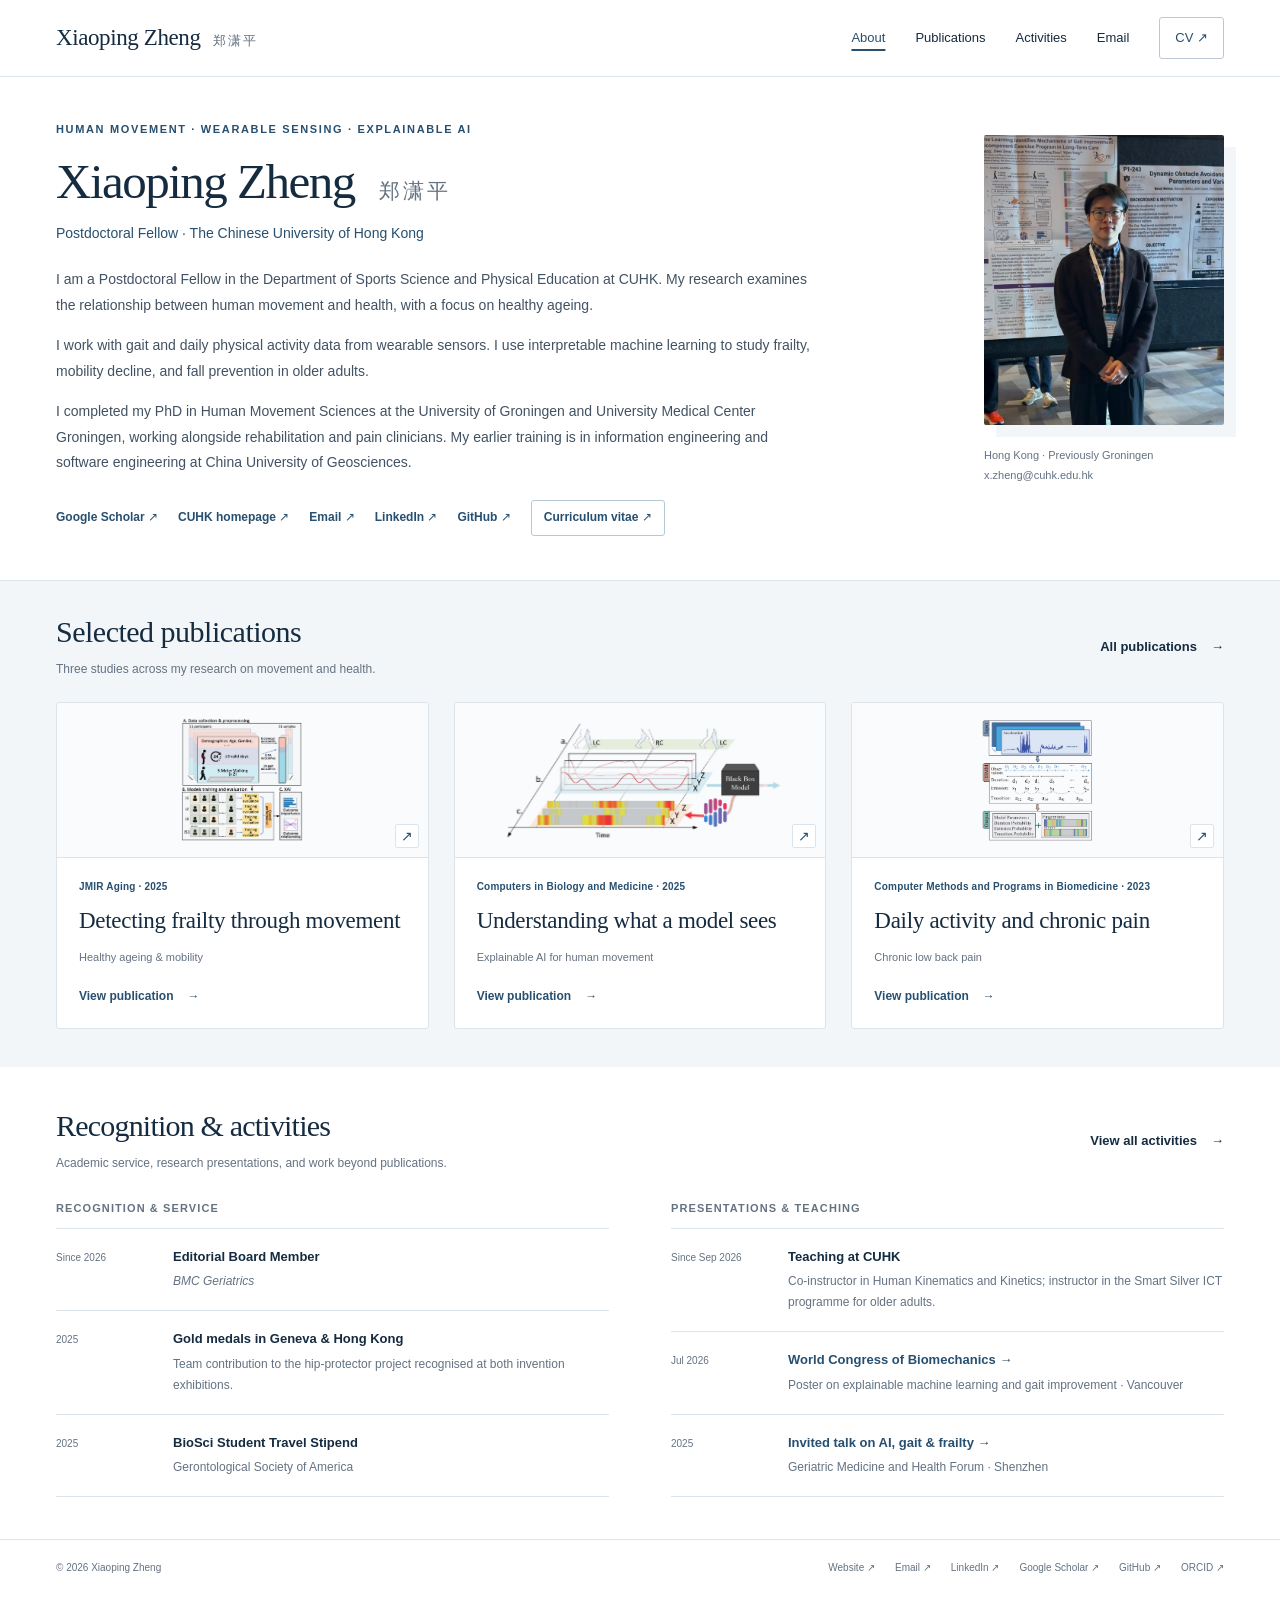
==== commit 26110175: "Add files via upload" ====
--- a/index.html
+++ b/index.html
@@ -3,62 +3,93 @@
 <head>
 <meta charset="utf-8">
 <meta name="viewport" content="width=device-width, initial-scale=1">
-<title>Xiaoping Zheng</title>
-<meta name="description" content="Wearable sensing and explainable AI for healthy ageing — Xiaoping Zheng, CUHK.">
-<link rel="preconnect" href="https://fonts.googleapis.com">
-<link rel="preconnect" href="https://fonts.gstatic.com" crossorigin>
-<link rel="stylesheet" href="https://fonts.googleapis.com/css2?family=Source+Serif+4:opsz,wght@8..60,400;8..60,600&amp;family=Source+Sans+3:wght@400;500;600&amp;display=swap">
-<link rel="stylesheet" href="style.css">
+<meta name="author" content="xiaoping zheng">
+<meta name="description" content="Xiaoping Zheng studies human movement and health through wearable sensing and explainable AI, with a focus on healthy ageing.">
+<title>Xiaoping Zheng — Human movement &amp; healthy ageing</title>
+<style>
+:root{--ink:#152b40;--body:#425263;--muted:#647282;--blue:#274f70;--rule:#dce3e9;--wash:#f3f6f8;--paper:#fff;--serif:Georgia,'Times New Roman',serif;--sans:-apple-system,BlinkMacSystemFont,'Segoe UI',Arial,sans-serif}
+*{box-sizing:border-box}html{scroll-behavior:smooth;scroll-padding-top:110px}body{margin:0;background:var(--paper);color:var(--ink);font-family:var(--sans);font-size:16px;line-height:1.65}button,input{font:inherit}button,a{-webkit-tap-highlight-color:transparent}button{cursor:pointer}a{color:inherit;text-decoration:none}a:hover{text-decoration:underline;text-underline-offset:4px}button:focus-visible,a:focus-visible{outline:3px solid #3978ab;outline-offset:5px}img{display:block;max-width:100%}h1,h2,h3,p{margin:0}h1,h2,h3{text-wrap:balance}h1,h2{font-family:var(--serif);font-weight:400}h3{line-height:1.35}section{scroll-margin-top:20px}.wrap{max-width:1180px;width:calc(100% - 112px);margin:auto}.eyebrow{text-transform:uppercase;font-size:11px;font-weight:650;letter-spacing:.15em;line-height:1.7;color:var(--blue)}.muted{color:var(--muted)}.arrow{display:inline-block;transition:transform .18s}.text-link:hover .arrow{transform:translateX(4px)}.text-link{font-size:13px;font-weight:600;white-space:nowrap;display:inline-flex;align-items:center;gap:14px}.skip{position:fixed;top:-100px;left:16px;background:var(--ink);color:white;padding:10px;z-index:40}.skip:focus{top:10px}
+header{position:sticky;top:0;background:rgba(255,255,255,.97);border-bottom:1px solid var(--rule);z-index:20}header .wrap{display:flex;align-items:center;justify-content:space-between;gap:24px;height:90px}.brand{font-family:var(--serif);font-size:23px;white-space:nowrap;line-height:1.2;letter-spacing:-.4px}.brand span{font-family:var(--sans);font-size:13px;color:var(--muted);margin-left:12px;letter-spacing:2px}.nav{display:flex;align-items:center;gap:30px;font-size:13px;font-weight:500}.nav a{padding:10px 0}.nav .cv{padding:9px 15px;border:1px solid #bcc9d4;border-radius:3px;color:var(--blue)}.nav .cv:hover{background:var(--wash);text-decoration:none}.menu-toggle{display:none;border:1px solid var(--rule);background:white;border-radius:3px;padding:6px 11px;font-size:13px}
+.hero{padding:68px 0 66px}.hero-grid{display:grid;grid-template-columns:minmax(0,1fr) 270px;gap:100px;align-items:center}.hero .eyebrow{margin-bottom:22px}h1{font-size:64px;line-height:1.07;letter-spacing:-2.2px;max-width:750px}h1 span{color:var(--blue)}.hero-lead{font-size:19px;line-height:1.65;max-width:590px;margin-top:26px;color:var(--body)}.hero-intro{font-size:14px;line-height:1.8;color:var(--muted);margin-top:17px;max-width:550px}.hero-actions{display:flex;align-items:center;gap:29px;margin-top:29px}.button{display:inline-flex;align-items:center;justify-content:center;gap:25px;padding:12px 18px;border-radius:3px;background:var(--ink);color:white;font-size:13px;font-weight:550}.button:hover{text-decoration:none;background:var(--blue)}.portrait{margin:0;align-self:start;padding-top:2px}.portrait-frame{position:relative}.portrait-frame::after{content:'';position:absolute;inset:12px -12px -12px 12px;background:var(--wash);z-index:-1}.portrait img{width:270px;height:325px;object-fit:cover;object-position:center 34%;border-radius:2px}.portrait figcaption{margin-top:24px;font-size:12px;line-height:1.65;color:var(--muted)}.portrait strong{display:block;color:var(--ink);font-size:14px;font-weight:600;margin-bottom:4px}.affiliation{border-top:1px solid var(--rule);padding-top:23px;margin-top:54px;display:flex;gap:16px;align-items:baseline;font-size:12px;color:var(--muted)}.affiliation strong{font-weight:600;color:var(--body)}.affiliation .location{margin-left:auto;white-space:nowrap}.location i{display:inline-block;width:5px;height:5px;background:#607c75;border-radius:100%;margin-right:8px;vertical-align:2px}
+.section-head{display:flex;justify-content:space-between;align-items:flex-end;gap:30px;margin-bottom:29px}.section-head h2{font-size:36px;letter-spacing:-.8px;line-height:1.2;margin-top:8px}.section-head .section-note{font-size:13px;max-width:360px;color:var(--muted);line-height:1.7}.research{padding:53px 0 56px;background:var(--wash);border-block:1px solid var(--rule)}.themes{display:grid;grid-template-columns:repeat(3,1fr);gap:34px}.theme{border-top:1px solid #b8c8d5;padding-top:23px;position:relative}.theme .number{font-family:var(--serif);font-size:21px;color:#8094a5;line-height:1;display:block;margin-bottom:19px}.theme h3{font-family:var(--serif);font-size:24px;font-weight:400;letter-spacing:-.3px;min-height:65px}.theme p{font-size:13px;line-height:1.8;color:var(--body);margin-top:12px;max-width:310px}.theme .text-link{margin-top:19px;color:var(--blue)}
+.featured{padding:70px 0}.studies{display:grid;grid-template-columns:repeat(3,1fr);gap:27px}.study{min-width:0;border:1px solid var(--rule);border-radius:3px;overflow:hidden;background:#fff;display:flex;flex-direction:column;transition:box-shadow .2s,transform .2s}.study:hover{box-shadow:0 6px 22px #1731480d;transform:translateY(-2px)}.study-image{position:relative;display:block;border:0;border-bottom:1px solid var(--rule);padding:16px;background:#fafbfd;width:100%;height:204px}.study-image img{width:100%;height:100%;object-fit:contain;mix-blend-mode:multiply}.enlarge{position:absolute;right:9px;bottom:9px;width:24px;height:24px;border:1px solid var(--rule);background:white;font-size:14px;color:var(--blue);border-radius:2px}.study-copy{padding:23px 23px 24px;display:flex;flex-direction:column;flex:1}.study-meta{font-size:10px;font-weight:600;color:var(--blue);line-height:1.65;letter-spacing:.02em;margin-bottom:12px}.study-meta span{color:var(--muted);white-space:nowrap}.study h3{font-family:var(--serif);font-weight:400;font-size:23px;letter-spacing:-.3px}.study-copy>p:not(.study-meta){font-size:13px;color:var(--body);line-height:1.8;margin-top:12px;margin-bottom:23px}.paper-links{display:flex;flex-wrap:wrap;gap:19px;font-size:11px;font-weight:650;color:var(--blue);line-height:1.6}.paper-links a{padding:2px 0}.paper-links span{font-size:13px;margin-left:3px}.study .paper-links{margin-top:auto}
+.publications{padding:3px 0 65px}.publications .section-head{padding-top:40px;border-top:1px solid var(--rule)}.filters{display:flex;gap:8px;flex-wrap:wrap;margin-bottom:22px}.filter{background:white;color:var(--body);border:1px solid var(--rule);border-radius:3px;padding:8px 13px;font-size:11px;line-height:1.6}.filter:hover{border-color:#839caf}.filter[aria-pressed=true]{background:var(--ink);border-color:var(--ink);color:white}.result-count{font-size:11px;color:var(--muted);margin:0 0 4px}.publication{display:grid;grid-template-columns:55px 1fr;gap:25px;border-bottom:1px solid var(--rule);padding:25px 0}.publication[hidden]{display:none}.pub-year{font-size:12px;color:var(--muted);padding-top:3px;font-variant-numeric:tabular-nums}.publication h3{font-size:15px;font-weight:550;line-height:1.6;max-width:880px;text-wrap:pretty}.authors{font-size:11px;color:var(--muted);line-height:1.8;margin-top:9px}.authors strong{color:var(--body);font-weight:600}.journal{font-size:12px;color:var(--blue);margin-top:3px}.journal span{color:var(--muted);font-size:11px}.publication .paper-links{margin-top:10px}.publication-footer{margin-top:22px;display:flex;justify-content:flex-end}
+.about{background:var(--wash);border-block:1px solid var(--rule);padding:60px 0}.about-grid{display:grid;grid-template-columns:1fr 1fr;gap:105px}.about h2{font-size:34px;line-height:1.25;letter-spacing:-.5px;margin:10px 0 23px}.about-copy>p:not(.eyebrow){font-size:14px;line-height:1.85;color:var(--body);margin-top:16px}.about-copy .text-link{margin-top:24px;color:var(--blue)}.timeline{padding-top:8px}.timeline-row{display:grid;grid-template-columns:100px 1fr;gap:18px;padding:22px 0;border-top:1px solid #ccd7df}.timeline-row:last-child{border-bottom:1px solid #ccd7df}.timeline time{font-size:11px;color:var(--muted);padding-top:3px}.timeline h3{font-size:14px;font-weight:550;margin-bottom:6px}.timeline p{font-size:12px;line-height:1.7;color:var(--muted)}.timeline .eyebrow{margin-bottom:20px}
+.contact{padding:60px 0 58px}.contact-grid{display:flex;align-items:center;justify-content:space-between;gap:40px}.contact h2{font-size:32px;line-height:1.25;margin-top:9px;letter-spacing:-.5px}.contact p:not(.eyebrow){font-size:13px;color:var(--muted);margin-top:14px;max-width:530px}.contact .email{border-bottom:1px solid #9db1c1;padding:7px 0;white-space:nowrap;color:var(--blue);font-size:16px}.contact .email span{margin-left:30px}footer{border-top:1px solid var(--rule);padding:21px 0 25px}.footer-row{display:flex;align-items:center;justify-content:space-between;gap:24px;font-size:11px;color:var(--muted)}.socials{display:flex;gap:23px}.draft-badge{display:inline-block;border-left:1px solid var(--rule);padding-left:14px;margin-left:14px;color:var(--muted)}
+dialog{width:min(1000px,calc(100% - 36px));max-height:90vh;border:1px solid var(--rule);padding:28px;border-radius:4px;box-shadow:0 20px 100px #152b4055;color:var(--ink)}dialog::backdrop{background:#122435b3}dialog .dialog-top{display:flex;align-items:flex-start;justify-content:space-between;gap:28px;margin-bottom:20px}dialog h2{font-family:var(--sans);font-size:15px;font-weight:500;line-height:1.6}dialog img{max-height:68vh;object-fit:contain;margin:auto}dialog button{padding:4px 11px;border:1px solid var(--rule);background:white;white-space:nowrap;color:var(--body);font-size:12px}.no-script{font-size:12px;color:var(--muted)}
+@media(min-width:1500px){.wrap{max-width:1230px}.hero-grid{grid-template-columns:minmax(0,1fr) 300px}.portrait img{width:300px;height:350px}h1{font-size:70px}}
+@media(max-width:1050px){.wrap{width:calc(100% - 64px)}.hero-grid{gap:50px;grid-template-columns:minmax(0,1fr) 240px}.portrait img{width:240px;height:310px}h1{font-size:54px}.nav{gap:22px}.brand span{display:none}.hero-lead{font-size:17px}.theme h3{font-size:21px}.studies{gap:18px}.study-copy{padding:19px}.study h3{font-size:21px}.about-grid{gap:55px}}
+@media(max-width:760px){html{scroll-padding-top:85px}.wrap{width:calc(100% - 44px)}header .wrap{height:73px}.brand{font-size:21px}.brand span{display:inline-block;font-size:12px}.menu-toggle{display:block}.nav{display:none;position:absolute;top:73px;left:0;right:0;background:white;padding:16px 22px 22px;box-shadow:0 14px 20px #152b4010;border-bottom:1px solid var(--rule);flex-wrap:wrap;gap:12px 24px}.nav.open{display:flex}.nav a{padding:8px 0}.hero{padding:40px 0 38px}.hero-grid{gap:35px;grid-template-columns:1fr}.hero .eyebrow{font-size:9px;letter-spacing:.12em;margin-bottom:19px}h1{font-size:46px;letter-spacing:-1.7px;line-height:1.09}.hero-lead{font-size:17px;margin-top:23px;line-height:1.65}.hero-intro{font-size:13px;margin-top:14px}.hero-actions{gap:22px;margin-top:24px}.button{padding:11px 14px;gap:18px;font-size:12px}.hero-actions .text-link{font-size:12px;gap:8px}.portrait{display:grid;grid-template-columns:110px 1fr;gap:24px;padding:0;align-items:center}.portrait img{width:110px;height:134px;object-position:center 27%}.portrait-frame::after{inset:7px -7px -7px 7px}.portrait figcaption{margin:0;font-size:11px;line-height:1.75}.portrait strong{font-size:13px}.affiliation{margin-top:30px;padding-top:19px;gap:9px;flex-wrap:wrap;font-size:10px}.affiliation .location{margin-left:0;width:100%;margin-top:2px}.research{padding:37px 0}.section-head{align-items:flex-start;gap:18px;flex-direction:column;margin-bottom:25px}.section-head h2{font-size:31px}.section-head .section-note{font-size:12px;max-width:100%}.themes{grid-template-columns:1fr;gap:27px}.theme{padding-top:21px;padding-left:43px}.theme .number{position:absolute;top:24px;left:0;font-size:19px}.theme h3{font-size:24px;min-height:0}.theme p{font-size:13px;max-width:100%;margin-top:9px}.theme .text-link{font-size:12px;margin-top:13px}.featured{padding:43px 0}.studies{grid-template-columns:1fr;gap:22px}.study-image{height:215px;padding:20px}.study-copy{padding:23px}.study h3{font-size:25px}.study-meta{font-size:10px}.study-copy>p:not(.study-meta){font-size:13px;margin-bottom:18px}.publications{padding:0 0 42px}.publications .section-head{padding-top:29px}.filter{font-size:10px;padding:7px 10px}.publication{grid-template-columns:1fr;gap:9px;padding:22px 0}.pub-year{font-size:10px}.publication h3{font-size:14px}.authors{font-size:10px}.journal{font-size:11px}.paper-links{font-size:11px}.about{padding:40px 0}.about-grid{grid-template-columns:1fr;gap:30px}.about h2{font-size:31px}.about-copy>p:not(.eyebrow){font-size:13px}.timeline-row{grid-template-columns:84px 1fr;gap:15px}.contact{padding:39px 0}.contact-grid{display:block}.contact h2{font-size:29px}.contact p:not(.eyebrow){font-size:12px}.contact .email{display:inline-block;font-size:15px;margin-top:21px}.footer-row{align-items:flex-start;flex-direction:column;gap:13px;font-size:10px}.socials{gap:20px}.draft-badge{padding-left:10px;margin-left:10px}.eyebrow{font-size:10px}dialog{padding:19px}dialog h2{font-size:12px}}
+@media(prefers-reduced-motion:reduce){html{scroll-behavior:auto}*{transition:none!important}}
+@media print{header{position:static}.nav,.menu-toggle,.filters,.draft-badge{display:none}.wrap{width:92%}.hero-grid{gap:40px}.publication[hidden]{display:grid}.study{break-inside:avoid}.hero{padding:30px 0}body{font-size:12px}}
+
+/* Compact, three-page organisation. */
+body{display:flex;flex-direction:column;min-height:100vh}main{flex:1}header .wrap{height:76px}.nav a[aria-current=page]{color:var(--blue);text-decoration:underline;text-decoration-thickness:2px;text-underline-offset:7px}
+.page-index .hero{padding:44px 0 42px}.page-index .hero-grid{grid-template-columns:minmax(0,1fr) 205px;gap:100px;align-items:center}.page-index h1{font-size:56px;letter-spacing:-1.8px}.page-index .hero .eyebrow{margin-bottom:18px}.page-index .hero-lead{font-size:18px;max-width:580px;margin-top:20px}.page-index .hero-actions{margin-top:24px}.page-index .portrait img{width:205px;height:245px}.page-index .portrait figcaption{font-size:11px;margin-top:19px}.page-index .portrait strong{font-size:13px;margin-bottom:3px}
+.home-research{background:var(--wash);border-top:1px solid var(--rule);padding:31px 0 42px}.home-research .section-head{margin-bottom:22px;align-items:center}.home-research h2{font-size:30px;letter-spacing:-.5px;margin:0}.research-grid{display:grid;grid-template-columns:repeat(3,minmax(0,1fr));gap:25px}.research-card{border:1px solid var(--rule);background:white;border-radius:3px;overflow:hidden;display:flex;flex-direction:column}.theme-copy{padding:21px 22px 19px}.theme-copy h3{font-family:var(--serif);font-size:23px;font-weight:400;line-height:1.25;letter-spacing:-.3px;min-height:58px}.theme-copy p{font-size:12px;line-height:1.75;color:var(--body);margin-top:10px;min-height:42px}.research-card .study-image{height:138px;padding:13px;border-top:1px solid var(--rule)}.study-reference{padding:18px 22px 19px;flex:1;display:flex;flex-direction:column}.study-reference .eyebrow{font-size:9px;letter-spacing:.1em;color:var(--muted);margin-bottom:8px}.study-reference>a{font-size:13px;font-weight:550;line-height:1.55;color:var(--blue);display:block}.study-reference>a span{white-space:nowrap}.study-reference .study-meta{font-size:10px;font-weight:400;color:var(--muted);line-height:1.65;margin:10px 0 0;padding-top:0}
+.page-heading{padding:45px 0 29px}.page-heading h1{font-size:45px;line-height:1.15;letter-spacing:-1.1px;margin-top:10px}.page-heading>p:last-child{font-size:14px;color:var(--body);margin-top:16px}.publications.publications{padding-bottom:40px}.publications .publication{padding:20px 0;scroll-margin-top:94px}.publications .publication:target{background:var(--wash);box-shadow:0 0 0 12px var(--wash)}.publications .filters{margin-bottom:20px}.publications .publication h3{font-size:14px}.publications .publication-footer{margin-top:24px}
+.about-main{padding-bottom:40px}.about-main .about-grid{gap:90px;border-top:1px solid var(--rule);padding-top:34px}.about-main h2{font-size:31px;line-height:1.25;letter-spacing:-.5px;margin-bottom:20px}.about-main .about-copy>p{font-size:14px}.about-main .timeline{padding-top:0}.about-main .timeline .eyebrow{margin-bottom:17px}.about-main .timeline-row{padding:17px 0}.about-contact{border-top:1px solid var(--rule);margin-top:38px;padding-top:25px;display:flex;align-items:center;justify-content:space-between;gap:30px}.about-contact p:not(.eyebrow){font-size:13px;color:var(--body);line-height:1.8;margin-top:9px}.about-contact>a{color:var(--blue);font-size:15px;border-bottom:1px solid #9db1c1;padding-bottom:4px;white-space:nowrap}.about-contact>a span{margin-left:15px}footer{padding:20px 0;background:white}.footer-row{font-size:10px}.socials{gap:20px}
+@media(max-width:1050px){.page-index .hero-grid{gap:45px;grid-template-columns:minmax(0,1fr) 185px}.page-index .portrait img{width:185px;height:230px}.page-index h1{font-size:49px}.research-grid{gap:18px}.theme-copy,.study-reference{padding-left:18px;padding-right:18px}.theme-copy h3{font-size:21px;min-height:79px}.theme-copy p{min-height:63px}.about-main .about-grid{gap:45px}}
+@media(max-width:760px){header .wrap{height:73px}.page-index .hero{padding:28px 0}.page-index .hero-grid{grid-template-columns:1fr;gap:24px}.page-index h1{font-size:clamp(32px,10.3vw,42px);letter-spacing:-1.2px;line-height:1.1}.page-index .hero .eyebrow{font-size:8px;margin-bottom:15px}.page-index .hero-lead{font-size:16px;margin-top:18px}.page-index .hero-actions{margin-top:20px}.page-index .portrait{grid-template-columns:74px 1fr;gap:19px}.page-index .portrait img{width:74px;height:90px}.page-index .portrait figcaption{margin:0;font-size:11px;line-height:1.7}.page-index .portrait strong{font-size:12px}.home-research{padding:27px 0 30px}.home-research .section-head{flex-direction:row;gap:10px;margin-bottom:19px}.home-research h2{font-size:28px}.home-research .text-link{font-size:11px;gap:7px}.research-grid{grid-template-columns:1fr;gap:18px}.theme-copy{padding:18px 19px 16px}.theme-copy h3{font-size:23px;min-height:0}.theme-copy p{font-size:12px;min-height:0;margin-top:8px}.research-card .study-image{height:130px}.study-reference{padding:16px 19px 18px}.study-reference .eyebrow{font-size:9px;margin-bottom:6px}.study-reference>a{font-size:13px}.study-reference .study-meta{margin-top:7px;font-size:10px}.page-heading{padding:31px 0 25px}.page-heading h1{font-size:37px}.page-heading>p:last-child{font-size:13px;margin-top:13px}.about-main .about-grid{padding-top:27px;gap:28px}.about-main h2{font-size:28px;margin-bottom:17px}.about-main .about-copy>p{font-size:13px}.about-contact{display:block;margin-top:29px;padding-top:21px}.about-contact p:not(.eyebrow){font-size:12px}.about-contact>a{display:inline-block;font-size:14px;margin-top:18px}.publications.publications{padding-bottom:30px}.publications .publication{padding:18px 0}.publications .publication h3{font-size:14px}.footer-row{gap:12px}.socials{gap:16px;flex-wrap:wrap}footer{padding:18px 0}}
+</style>
+<link rel="stylesheet" href="refined-layout.css">
+<link rel="canonical" href="https://zhengxiaoping.com/">
 </head>
-<body>
-
-<div class="layout">
-<aside>
-  <img class="photo" src="images/portrait.jpg" alt="Portrait of Xiaoping Zheng">
-  <h1>Xiaoping Zheng<span>郑潇平</span></h1>
-  <p class="role"><b>Postdoctoral Fellow</b><br>Department of Sports Science and Physical Education<br>The Chinese University of Hong Kong</p>
-  <hr>
-  <nav class="contact">
-    <a href="mailto:x.zheng@cuhk.edu.hk">x.zheng@cuhk.edu.hk</a>
-    <a href="https://scholar.google.com/citations?user=M3OzMMQAAAAJ">Google Scholar</a>
-    <a href="https://github.com/xzheng93">GitHub</a>
-    <a href="https://orcid.org/0000-0002-7556-130X">ORCID 0000-0002-7556-130X</a>
-    <a href="https://spe.cuhk.edu.hk/staff/dr-xiao-ping-zheng%e9%84%ad%e7%80%9f%e5%b9%b3%e5%8d%9a%e5%a3%ab/">CUHK profile</a>
-    <a href="https://www.linkedin.com/in/xiaoping-zheng-703b9b213/">LinkedIn</a>
-  </nav>
-  <a class="cv" href="cv/Zheng_Xiaoping_CV.pdf">Curriculum Vitae (PDF)</a>
-  <p class="geo">Hong Kong · Groningen · Wuhan</p>
-</aside>
-<main>
-  <section>
-    <h2>About</h2>
-    <p class="bio">My research develops digital biomarkers of movement-related health from
-    wearable sensor data, using interpretable artificial intelligence, with a particular focus
-    on healthy ageing. I work with free-living data recorded continuously as people go about
-    daily life, rather than short laboratory tests, and use interpretable machine learning for
-    early detection of frailty, mobility decline and fall risk in older adults. A central
-    concern is that model output should be examinable and clinically usable, so that it
-    supports decision-making instead of asking clinicians to trust a black box.</p>
-    <p class="bio">Before CUHK I completed a PhD in Human Movement Sciences at
-    University of Groningen, University Medical Center Groningen, supervised by Prof. Dr. Claudine Lamoth, Prof. Dr. Michiel Reneman, Prof. Dr. Bert Otten.</p>
-  </section>
-  <section>
-    <h2>Research</h2>
-    <div class="areas"><a class="area" href="research/healthy-ageing.html"><h3>Healthy ageing &amp; mobility</h3><div class="k">5 published · 7 in the pipeline</div><p>Digital biomarkers of movement-related health in older adults — detecting frailty, mobility decline and fall risk from gait and free-living physical activity, and testing what actually changes them.</p><div class="go">All papers &amp; figures <span aria-hidden="true">→</span></div></a><a class="area" href="research/explainable-ai.html"><h3>Explainable AI for human movement</h3><div class="k">4 published · 2 in the pipeline</div><p>Model output should be examinable and clinically usable, not a black box. SHAP and related methods applied to gait, physical activity and technical-tactical performance.</p><div class="go">All papers &amp; figures <span aria-hidden="true">→</span></div></a><a class="area" href="research/low-back-pain.html"><h3>Chronic low back pain</h3><div class="k">3 published</div><p>How central sensitization shows up in gait and daily physical activity — the PhD line at Groningen / University Medical Center Groningen, carried out alongside rehabilitation and pain clinicians.</p><div class="go">All papers &amp; figures <span aria-hidden="true">→</span></div></a><a class="area" href="research/indoor-positioning.html"><h3>Indoor positioning &amp; sensor-based tracking · 2016-2020</h3><div class="k">3 published</div><p>Smartphone inertial sensing, Wi-Fi fingerprinting and map matching for indoor localization — the MSc and BSc work where the signal-processing toolkit was built.</p><div class="go">All papers &amp; figures <span aria-hidden="true">→</span></div></a></div>
-  </section>
-  <section>
-    <h2>Publications <span class="count">11 published</span></h2>
-    <div class="pub"><div class="t">Effects of pickleball on pre-frailty, physical fitness, 24-hour movement behaviors, and quality of life in older adults: a randomized controlled trial</div><div class="m">Z Zeng, <b>X Zheng</b>, CHP Sit, SHS Wong, RKW Sum, Y Yang · <i>International Journal of Nursing Studies</i>, 180, 2026: 105549<span class="pill">co-author</span></div></div><div class="pub"><div class="t">Age-related gait patterns classification using deep learning based on time-series data from one accelerometer</div><div class="m"><b>X Zheng</b>, E Wilhelm, M Reneman, E Ottem, C Lamoth · <i>Biomedical Signal Processing and Control</i>, 104, 2025: 107406</div><div class="links"><a href="https://doi.org/10.1016/j.bspc.2024.107406">DOI</a><a href="paper/Age-related Gait Patterns Classification Using Deep Learning Based on Time-series Data from One Accelerometer.pdf">PDF</a><a href="https://github.com/xzheng93/Age-related_gait_classification">Code</a></div></div><div class="pub"><div class="t">Explaining deep learning models for age-related gait classification based on time series acceleration</div><div class="m"><b>X Zheng</b>, M Reneman, E Ottem, C Lamoth · <i>Computers in Biology and Medicine</i>, 184, 2025: 109338</div><div class="links"><a href="https://doi.org/10.1016/j.compbiomed.2024.109338">DOI</a><a href="paper/Explaining deep learning models for age-related gait classification based on acceleration time series.pdf">PDF</a><a href="https://github.com/xzheng93/Explainable_DL">Code</a></div></div><div class="pub"><div class="t">Factors contributing to differences in physical activity levels in (pre)frail older adults living in rural areas of China</div><div class="m">X Zhang, <b>X Zheng</b>, H Hobbelen, B van Munster, T Qian, T Yu, L Feng, C Lamoth · <i>PLOS ONE</i>, 20(11), 2025: e0335607<span class="pill">co-author</span></div></div><div class="pub"><div class="t">Machine Learning Approach for Frailty Detection in Long-Term Care Using Accelerometer-Measured Gait and Daily Physical Activity: Model Development and Validation Study</div><div class="m"><b>X Zheng</b>, Z Zeng, KS van Schooten, Y Yang · <i>JMIR Aging</i>, 8, 2025: e77140</div><div class="links"><a href="https://doi.org/10.2196/77140">DOI</a><a href="paper/Machine Learning Approach for Frailty Detection in Long Term Care.pdf">PDF</a><a href="https://github.com/xzheng93/Frailty_Identification">Code</a></div></div><div class="pub"><div class="t">Establishing central sensitization inventory cut-off values in patients with chronic low back pain by unsupervised machine learning</div><div class="m"><b>X Zheng</b>, C Lamoth, H Timmerman, E Ottem, M Reneman · <i>Computers in Biology and Medicine</i>, 178, 2024: 108739</div><div class="links"><a href="https://doi.org/10.1016/j.compbiomed.2024.108739">DOI</a><a href="paper/Establishing Central Sensitization Inventory Cut-off Values in Dutch-speaking patients with Chronic Low Back Pain by Unsupervised Machine Learning.pdf">PDF</a><a href="https://github.com/xzheng93/CSI_cutoff_establishment">Code</a></div></div><div class="pub"><div class="t">Relationship between physical activity and central sensitization in chronic low back pain: Insights from machine learning</div><div class="m"><b>X Zheng</b>, M Reneman, R Schiphorst Preuper, E Ottem, C Lamoth · <i>Computer Methods and Programs in Biomedicine</i>, 232, 2023: 107432</div><div class="links"><a href="https://doi.org/10.1016/j.cmpb.2023.107432">DOI</a><a href="paper/Relationship between physical activity and central sensitization in chronic low back pain.pdf">PDF</a></div></div><div class="pub"><div class="t">Association between central sensitization and gait in chronic low back pain: Insights from a machine learning approach</div><div class="m"><b>X Zheng</b>, M Reneman, J Echeita, R Schiphorst Preuper, H Kruitbosch, E Ottem, C Lamoth · <i>Computers in Biology and Medicine</i>, 144, 2022: 105329</div><div class="links"><a href="https://doi.org/10.1016/j.compbiomed.2022.105329">DOI</a><a href="paper/Association between central sensitization and gait in chronic low back pain.pdf">PDF</a></div></div><div class="pub"><div class="t">Path distance-based map matching for Wi-Fi fingerprinting positioning</div><div class="m">P Chen, <b>X Zheng</b>, F Gu, J Shang · <i>Future Generation Computer Systems</i>, 107, 2020: 82-94<span class="pill">co-author</span></div></div><div class="pub"><div class="t">HTrack: An efficient heading-aided map matching for indoor localization and tracking</div><div class="m">Y Wu, P Chen, F Gu, <b>X Zheng</b>, J Shang · <i>IEEE Sensors Journal</i>, 19.8, 2019: 3100-3110<span class="pill">co-author</span></div></div><div class="pub"><div class="t">Reference points density invariant map matching for Wi-Fi fingerprinting positioning</div><div class="m"><b>X Zheng</b>, P Chen, J Shang · <i>26th International Conference on Geoinformatics, IEEE</i>, 2018</div></div>
-  </section>
-  <section>
-    <h2>Talks &amp; recognition</h2>
-    <div class="duo">
-      <div><h3>Invited talks</h3><ul><li>Association between central sensitization, gait patterns, physical activity intensity patterns in chronic low back pain: Insights from machine learning<span class="sub">Pain Rehabilitation meeting, Utrecht</span></li><li>Explainable AI for Deep Learning Models of Gait: Methods and Lessons<span class="sub">Machine Learning Lab Community at DASH</span></li></ul></div>
-      <div><h3>Recognition</h3><ul><li>BioSci Student Travel Stipend<span class="sub">Gerontological Society of America (GSA) · 2025</span></li><li>Postdoctoral Fellowship Scheme 2024-25 Award<span class="sub">Research Committee, The Chinese University of Hong Kong · 2025-2029</span></li><li>Research Fellowship Scheme 2024-25 Award<span class="sub">Faculty of Education, The Chinese University of Hong Kong · 2025-2026</span></li><li>Gold Medal<span class="sub">International Exhibition of Inventions of Geneva · 2025</span></li><li>Gold Medal<span class="sub">Asia Exhibition of Innovations and Inventions · 2025</span></li><li>Ph.D. Scholarship<span class="sub">China Scholarship Council -- University of Groningen Scholarship · 2019-2023</span></li><li>First Prize, Indoor Localization Competition<span class="sub">National Remote Sensing Centre of China and Beijing Municipal Science and Technology Commission · 2018</span></li></ul></div>
+<body class="page-index">
+<a class="skip" href="#main">Skip to content</a>
+<header><div class="wrap"><a class="brand" href="index.html" aria-label="Xiaoping Zheng, home">Xiaoping Zheng<span lang="zh-Hans">郑潇平</span></a><button class="menu-toggle" aria-expanded="false" aria-controls="main-nav">Menu</button><nav class="nav" id="main-nav" aria-label="Main navigation"><a href="index.html#about" aria-current="page">About</a><a href="publications.html" >Publications</a><a href="activities.html" >Activities</a><a href="mailto:x.zheng@cuhk.edu.hk">Email</a><a class="cv" href="cv/Zheng_Xiaoping_CV.pdf" target="_blank" rel="noopener">CV <span aria-hidden="true">↗</span></a></nav></div></header>
+<main id="main"><section class="hero wrap" id="about" aria-labelledby="hero-title">
+  <div class="hero-grid">
+    <div class="hero-copy">
+      <p class="eyebrow">Human movement · Wearable sensing · Explainable AI</p>
+      <h1 id="hero-title">Xiaoping Zheng <span class="name-zh" lang="zh-Hans">郑潇平</span></h1>
+      <p class="profile-role">Postdoctoral Fellow · The Chinese University of Hong Kong</p>
+      <div class="profile-bio">
+        <p>I am a Postdoctoral Fellow in the Department of Sports Science and Physical Education at CUHK. My research examines the relationship between human movement and health, with a focus on healthy ageing.</p>
+        <p>I work with gait and daily physical activity data from wearable sensors. I use interpretable machine learning to study frailty, mobility decline, and fall prevention in older adults.</p>
+        <p>I completed my PhD in Human Movement Sciences at the University of Groningen and University Medical Center Groningen, working alongside rehabilitation and pain clinicians. My earlier training is in information engineering and software engineering at China University of Geosciences.</p>
+      </div>
+      <nav class="profile-links" aria-label="Contact and professional profiles"><a href="https://scholar.google.com/citations?user=M3OzMMQAAAAJ" target="_blank" rel="noopener">Google Scholar ↗</a><a href="https://spe.cuhk.edu.hk/staff/dr-xiao-ping-zheng%e9%84%ad%e7%80%9f%e5%b9%b3%e5%8d%9a%e5%a3%ab/" target="_blank" rel="noopener">CUHK homepage ↗</a><a href="mailto:x.zheng@cuhk.edu.hk">Email ↗</a><a href="https://www.linkedin.com/in/xiaoping-zheng-703b9b213/" target="_blank" rel="noopener">LinkedIn ↗</a><a href="https://github.com/xzheng93" target="_blank" rel="noopener">GitHub ↗</a><a class="profile-cv" href="cv/Zheng_Xiaoping_CV.pdf" target="_blank" rel="noopener">Curriculum vitae ↗</a></nav>
     </div>
-  </section>
-  <footer>© 2026 Xiaoping Zheng · <a href="https://github.com/xzheng93/me">source</a></footer>
+    <figure class="portrait"><div class="portrait-frame"><img src="images/portrait.jpg" width="240" height="290" alt="Xiaoping Zheng presenting research at a scientific conference"></div><figcaption>Hong Kong · Previously Groningen<br><a href="mailto:x.zheng@cuhk.edu.hk">x.zheng@cuhk.edu.hk</a></figcaption></figure>
+  </div>
+</section>
+<section class="home-research" id="research" aria-labelledby="research-title"><div class="wrap">
+  <div class="section-head"><div><h2 id="research-title">Selected publications</h2><p class="section-description">Three studies across my research on movement and health.</p></div><a class="text-link" href="publications.html">All publications <span aria-hidden="true">→</span></a></div>
+  <div class="research-grid"><article class="home-study"><button class="study-image" data-image="images/journal8-1.png" data-caption="Machine Learning Approach for Frailty Detection in Long-Term Care Using Accelerometer-Measured Gait and Daily Physical Activity: Model Development and Validation Study" aria-label="Enlarge study figure"><img src="images/journal8-1.png" alt="Study figure: Machine Learning Approach for Frailty Detection in Long-Term Care Using Accelerometer-Measured Gait and Daily Physical Activity: Model Development and Validation Study" loading="lazy"><span class="enlarge" aria-hidden="true">↗</span></button><div class="home-study-copy"><p class="study-meta">JMIR Aging · 2025</p><h3>Detecting frailty through movement</h3><p class="home-study-theme">Healthy ageing &amp; mobility</p><a class="text-link" href="publications.html#zheng2025_frailty_ltc_jmir">View publication <span aria-hidden="true">→</span></a></div></article><article class="home-study"><button class="study-image" data-image="images/journal7-1.png" data-caption="Explaining deep learning models for age-related gait classification based on acceleration time series" aria-label="Enlarge study figure"><img src="images/journal7-1.png" alt="Study figure: Explaining deep learning models for age-related gait classification based on acceleration time series" loading="lazy"><span class="enlarge" aria-hidden="true">↗</span></button><div class="home-study-copy"><p class="study-meta">Computers in Biology and Medicine · 2025</p><h3>Understanding what a model sees</h3><p class="home-study-theme">Explainable AI for human movement</p><a class="text-link" href="publications.html#zheng2025_explaining_dl_gait">View publication <span aria-hidden="true">→</span></a></div></article><article class="home-study"><button class="study-image" data-image="images/journal4-1.png" data-caption="Relationship between physical activity and central sensitization in chronic low back pain: Insights from machine learning" aria-label="Enlarge study figure"><img src="images/journal4-1.png" alt="Study figure: Relationship between physical activity and central sensitization in chronic low back pain: Insights from machine learning" loading="lazy"><span class="enlarge" aria-hidden="true">↗</span></button><div class="home-study-copy"><p class="study-meta">Computer Methods and Programs in Biomedicine · 2023</p><h3>Daily activity and chronic pain</h3><p class="home-study-theme">Chronic low back pain</p><a class="text-link" href="publications.html#zheng2023_pa_central_sensitization">View publication <span aria-hidden="true">→</span></a></div></article></div>
+</div></section>
+<section class="home-activities wrap" id="recognition" aria-labelledby="activities-title">
+  <div class="section-head"><div><h2 id="activities-title">Recognition &amp; activities</h2><p class="section-description">Academic service, research presentations, and work beyond publications.</p></div><a class="text-link" href="activities.html">View all activities <span aria-hidden="true">→</span></a></div>
+  <div class="highlights-grid">
+    <div class="highlight-column"><h3>Recognition &amp; service</h3>
+      <article class="highlight"><span class="highlight-date">Since 2026</span><div><h4>Editorial Board Member</h4><p><i>BMC Geriatrics</i></p></div></article>
+      <article class="highlight"><span class="highlight-date">2025</span><div><h4>Gold medals in Geneva &amp; Hong Kong</h4><p>Team contribution to the hip-protector project recognised at both invention exhibitions.</p></div></article>
+      <article class="highlight"><span class="highlight-date">2025</span><div><h4>BioSci Student Travel Stipend</h4><p>Gerontological Society of America</p></div></article>
+    </div>
+    <div class="highlight-column"><h3>Presentations &amp; teaching</h3>
+      <article class="highlight"><span class="highlight-date">Since Sep 2026</span><div><h4>Teaching at CUHK</h4><p>Co-instructor in Human Kinematics and Kinetics; instructor in the Smart Silver ICT programme for older adults.</p></div></article>
+      <article class="highlight"><span class="highlight-date">Jul 2026</span><div><h4><a href="activities.html#wcb2026">World Congress of Biomechanics →</a></h4><p>Poster on explainable machine learning and gait improvement · Vancouver</p></div></article>
+      <article class="highlight"><span class="highlight-date">2025</span><div><h4><a href="activities.html#aging_shenzhen2025">Invited talk on AI, gait &amp; frailty →</a></h4><p>Geriatric Medicine and Health Forum · Shenzhen</p></div></article>
+    </div>
+  </div>
+</section>
 </main>
-</div>
+<footer><div class="wrap footer-row"><p>© 2026 Xiaoping Zheng</p><nav class="socials" aria-label="Research profiles"><a href="https://zhengxiaoping.com/" target="_blank" rel="noopener">Website ↗</a><a href="mailto:x.zheng@cuhk.edu.hk">Email ↗</a><a href="https://www.linkedin.com/in/xiaoping-zheng-703b9b213/" target="_blank" rel="noopener">LinkedIn ↗</a><a href="https://scholar.google.com/citations?user=M3OzMMQAAAAJ" target="_blank" rel="noopener">Google Scholar ↗</a><a href="https://github.com/xzheng93" target="_blank" rel="noopener">GitHub ↗</a><a href="https://orcid.org/0000-0002-7556-130X" target="_blank" rel="noopener">ORCID ↗</a></nav></div></footer>
+<dialog id="figure-dialog" aria-labelledby="figure-caption"><div class="dialog-top"><h2 id="figure-caption"></h2><button id="close-dialog" type="button">Close ✕</button></div><img id="large-figure" src="" alt=""></dialog>
+<script>
+const menu=document.querySelector('.menu-toggle'), nav=document.querySelector('#main-nav');
+menu.addEventListener('click',()=>{const open=menu.getAttribute('aria-expanded')==='true';menu.setAttribute('aria-expanded',String(!open));nav.classList.toggle('open',!open)});
+nav.querySelectorAll('a').forEach(a=>a.addEventListener('click',()=>{menu.setAttribute('aria-expanded','false');nav.classList.remove('open')}));
+document.addEventListener('keydown',e=>{if(e.key==='Escape'&&nav.classList.contains('open')){menu.setAttribute('aria-expanded','false');nav.classList.remove('open');menu.focus()}});
+const filters=[...document.querySelectorAll('[data-filter]')], publications=[...document.querySelectorAll('.publication')];
+function filterPapers(topic){let shown=0;publications.forEach(p=>{const match=topic==='all'||p.dataset.topics.split(' ').includes(topic);p.hidden=!match;if(match)shown++});filters.forEach(b=>b.setAttribute('aria-pressed',String(b.dataset.filter===topic)));document.querySelectorAll('.pub-group').forEach(g=>{const visible=[...g.querySelectorAll('.publication')].filter(p=>!p.hidden);g.hidden=!visible.length;const counter=g.querySelector('.group-heading>span');if(counter){counter.dataset.totalLabel ||= counter.textContent;counter.textContent=topic==='all'?counter.dataset.totalLabel:visible.length+' shown'}const jump=document.querySelector('.page-jumps a[href="#'+g.id+'"]');if(jump)jump.hidden=g.hidden});if(document.querySelector('.result-count'))document.querySelector('.result-count').textContent=shown+' '+(shown===1?'publication':'publications')}
+filters.forEach(b=>b.addEventListener('click',()=>filterPapers(b.dataset.filter)));
+document.querySelectorAll('[data-topic]').forEach(a=>a.addEventListener('click',()=>filterPapers(a.dataset.topic)));
+if(location.hash){const target=document.getElementById(decodeURIComponent(location.hash.slice(1)));if(target){for(let p=target.parentElement;p;p=p.parentElement){if(p.tagName==='DETAILS')p.open=true}requestAnimationFrame(()=>target.scrollIntoView())}}
+const dialog=document.querySelector('#figure-dialog'), large=document.querySelector('#large-figure'), caption=document.querySelector('#figure-caption');
+document.querySelectorAll('[data-image]').forEach(b=>b.addEventListener('click',()=>{large.src=b.dataset.image;large.alt=b.querySelector('img').alt;caption.textContent=b.dataset.caption;dialog.showModal()}));
+document.querySelector('#close-dialog').addEventListener('click',()=>dialog.close());
+dialog.addEventListener('click',e=>{if(e.target===dialog){const r=dialog.getBoundingClientRect();if(e.clientX<r.left||e.clientX>r.right||e.clientY<r.top||e.clientY>r.bottom)dialog.close()}});
+</script>
 </body>
 </html>
--- a/refined-layout.css
+++ b/refined-layout.css
@@ -0,0 +1,81 @@
+/* Fuller profile, illustrated first-author publications, and activity archive. */
+.page-index .hero{padding:43px 0 44px}
+.page-index .hero-grid{grid-template-columns:minmax(0,1fr) 240px;gap:75px;align-items:start}
+.page-index h1{font-size:49px;line-height:1.15;letter-spacing:-1.5px}
+.page-index h1 .name-zh{font:400 21px var(--sans);letter-spacing:3px;color:var(--muted);margin-left:13px;white-space:nowrap}
+.page-index .hero .eyebrow{margin-bottom:15px}
+.profile-role{font-size:14px;color:var(--blue);margin:12px 0 22px}
+.profile-bio{max-width:760px}
+.profile-bio p{font-size:14px;line-height:1.85;color:var(--body);margin-top:14px}
+.profile-links{display:flex;gap:9px 20px;flex-wrap:wrap;align-items:center;margin-top:24px;font-size:12px;font-weight:550;color:var(--blue)}
+.profile-links a{padding:5px 0;white-space:nowrap}
+.profile-links .profile-cv{padding:7px 12px;border:1px solid #b7c8d5;border-radius:3px}
+.profile-links .profile-cv:hover{background:var(--wash);text-decoration:none}
+.page-index .portrait{padding-top:15px}
+.page-index .portrait img{width:240px;height:290px}
+.page-index .portrait figcaption{font-size:11px;line-height:1.8;margin-top:21px}
+.home-research{padding:33px 0 38px}
+.home-research .section-head{align-items:center}
+.section-description{font-size:12px;line-height:1.7;color:var(--muted);margin-top:9px}
+.home-study{display:flex;flex-direction:column;border:1px solid var(--rule);background:white;border-radius:3px;overflow:hidden}
+.home-study .study-image{height:155px;padding:15px}
+.home-study-copy{padding:21px 22px 22px;display:flex;flex-direction:column;flex:1}
+.home-study-copy h3{font-family:var(--serif);font-size:23px;line-height:1.3;font-weight:400;letter-spacing:-.3px}
+.home-study-copy .study-meta{font-size:10px;margin-bottom:11px}
+.home-study-theme{font-size:11px;color:var(--muted);margin:13px 0 20px;line-height:1.6}
+.home-study-copy .text-link{font-size:12px;margin-top:auto;color:var(--blue)}
+.home-activities{padding:41px 0 42px}
+.home-activities .section-head{margin-bottom:28px;align-items:center}
+.home-activities .section-head h2{font-size:30px;margin:0;line-height:1.2}
+.highlights-grid{display:grid;grid-template-columns:1fr 1fr;gap:62px}
+.highlight-column>h3{font:600 11px var(--sans);text-transform:uppercase;letter-spacing:.1em;color:var(--muted);padding-bottom:14px;border-bottom:1px solid var(--rule)}
+.highlight{display:grid;grid-template-columns:100px 1fr;gap:17px;padding:18px 0;border-bottom:1px solid var(--rule);align-items:baseline}
+.highlight-date{font-size:10px;color:var(--muted)}
+.highlight h4{font-size:13px;line-height:1.5;font-weight:550;margin:0}
+.highlight p{font-size:12px;line-height:1.75;color:var(--muted);margin-top:5px}
+.highlight a{color:var(--blue)}
+.page-jumps{display:flex;gap:10px 24px;flex-wrap:wrap;margin-top:24px;font-size:12px;color:var(--blue)}
+.page-jumps a{padding:4px 0}
+.publication-cards{display:grid;grid-template-columns:repeat(2,minmax(0,1fr));gap:24px}
+.pub-group{margin-top:29px;scroll-margin-top:100px}
+.pub-group[hidden],.publication[hidden]{display:none!important}
+.group-heading{display:flex;align-items:baseline;justify-content:space-between;gap:22px;margin-bottom:19px}
+.group-heading h2{font-size:28px;line-height:1.25;letter-spacing:-.5px}
+.group-heading>span{font-size:11px;color:var(--muted);white-space:nowrap}
+.publications .publication.pub-card{display:flex;flex-direction:column;gap:0;border:1px solid var(--rule);border-radius:3px;padding:0;overflow:hidden;background:white;box-shadow:none;scroll-margin-top:100px}
+.pub-card .study-image{height:190px;padding:19px;flex:none}
+.pub-card-copy{padding:22px;display:flex;flex-direction:column;flex:1}
+.pub-card-meta{display:flex;align-items:baseline;justify-content:space-between;gap:12px;font-size:11px;font-weight:500;color:var(--blue);line-height:1.6;margin-bottom:11px}
+.pub-card-meta span{font-size:12px;color:var(--muted)}
+.publications .pub-card h3{font-family:var(--serif);font-size:19px;font-weight:400;line-height:1.45;letter-spacing:-.15px}
+.pub-card .authors{font-size:11px;line-height:1.85;margin-top:12px}
+.pub-card .finding{font-size:12px;line-height:1.8;color:var(--body);margin:13px 0 0;padding-top:12px;border-top:1px solid var(--rule)}
+.pub-card .paper-links{padding-top:17px;margin-top:auto;gap:23px;font-size:12px}
+.pub-group+.pub-group{margin-top:44px}
+.publications .compact-pub{display:grid;grid-template-columns:50px minmax(0,1fr);gap:22px;padding:21px 0}
+.compact-pub h3{line-height:1.6}
+.compact-pub .authors{font-size:11px;line-height:1.85;margin-top:8px}
+.compact-pub .journal{font-size:12px;margin-top:5px}
+.compact-pub .paper-links{font-size:11px;margin-top:8px}
+.role-tag{display:inline-block;margin-left:12px;padding:1px 6px;border:1px solid var(--rule);border-radius:2px;color:var(--muted);font-size:10px;white-space:nowrap}
+.publications .publication:target{border-color:#7594ad;box-shadow:0 0 0 3px #e1ebf2;background:#f9fbfc}
+.pub-group>.publication-list{border-top:1px solid var(--rule)}
+.activity-archive{padding-bottom:50px}
+.activity-archive>section{margin-top:26px;scroll-margin-top:100px}
+.activity-archive>section+section{margin-top:43px}
+.activity-archive h2{font-size:30px;line-height:1.3;letter-spacing:-.5px;margin:0 0 16px}
+.activity-entry{display:grid;grid-template-columns:105px minmax(0,1fr);gap:24px;padding:20px 0;border-top:1px solid var(--rule);scroll-margin-top:100px}
+.activity-year{font-size:11px;color:var(--muted);padding-top:3px}
+.activity-entry h3{font-size:14px;line-height:1.7;font-weight:500;text-wrap:pretty}
+.activity-entry p{font-size:12px;color:var(--muted);line-height:1.8;margin-top:5px}
+.activity-tag{display:inline-block;vertical-align:1px;font-size:10px;color:var(--blue);border:1px solid #c9d6e1;border-radius:3px;line-height:1.8;padding:0 6px;margin-left:10px;white-space:nowrap}
+.activity-entry:target{background:var(--wash);box-shadow:0 0 0 10px var(--wash)}
+.earlier-presentations{margin-top:13px;border:1px solid var(--rule);border-radius:3px;padding:0 20px}
+.earlier-presentations summary{cursor:pointer;padding:16px 0;font-size:13px;font-weight:500;color:var(--blue)}
+.earlier-presentations .activity-entry{grid-template-columns:85px minmax(0,1fr)}
+@media(max-width:1050px){
+ .page-index .hero-grid{grid-template-columns:minmax(0,1fr) 205px;gap:45px}.page-index .portrait img{width:205px;height:260px}.page-index h1{font-size:43px}.page-index h1 .name-zh{font-size:18px;margin-left:8px}.profile-bio p{font-size:13px}.profile-links{gap:8px 16px;font-size:11px}.highlights-grid{gap:32px}.highlight{grid-template-columns:83px 1fr;gap:15px}.home-study-copy{padding:19px}.home-study-copy h3{font-size:21px}.publication-cards{gap:20px}.pub-card-copy{padding:19px}.publications .pub-card h3{font-size:18px}
+}
+@media(max-width:760px){
+ .page-index .hero{padding:29px 0 32px}.page-index .hero-grid{grid-template-columns:1fr;gap:25px}.page-index h1{font-size:39px;letter-spacing:-1px}.page-index h1 .name-zh{font-size:17px;letter-spacing:2px;margin-left:8px}.page-index .hero .eyebrow{font-size:8px;margin-bottom:13px}.profile-role{font-size:12px;line-height:1.7;margin:11px 0 19px}.profile-bio p{font-size:13px;line-height:1.8;margin-top:13px}.profile-links{gap:6px 18px;font-size:11px;margin-top:20px}.page-index .portrait{display:grid;grid-template-columns:85px minmax(0,1fr);align-items:center;gap:21px;padding-top:0}.page-index .portrait img{width:85px;height:103px}.page-index .portrait figcaption{margin:0;font-size:11px}.home-research{padding:27px 0 30px}.home-research .section-head{align-items:flex-start;gap:15px}.home-research h2{font-size:27px}.section-description{font-size:11px;margin-top:7px;max-width:230px}.home-research .section-head>.text-link{font-size:10px;line-height:1.6;gap:6px;margin-top:7px}.home-study .study-image{height:160px}.home-study-copy{padding:20px}.home-study-copy h3{font-size:24px}.home-study-copy .study-meta{font-size:10px}.home-study-theme{font-size:11px;margin:11px 0 17px}.home-activities{padding:31px 0}.home-activities .section-head{align-items:flex-start;flex-direction:column;gap:15px;margin-bottom:24px}.home-activities .section-head h2{font-size:28px}.home-activities .section-description{max-width:none}.highlights-grid{grid-template-columns:1fr;gap:28px}.highlight{grid-template-columns:81px minmax(0,1fr);gap:14px;padding:16px 0}.highlight h4{font-size:12px}.highlight p{font-size:11px}.highlight-date{font-size:9px}.page-jumps{gap:8px 17px;font-size:11px;margin-top:19px}.publication-cards{grid-template-columns:1fr;gap:20px}.group-heading{display:block;margin-bottom:17px}.group-heading h2{font-size:26px;margin-bottom:7px}.group-heading>span{font-size:10px}.pub-card .study-image{height:180px;padding:16px}.pub-card-copy{padding:19px}.pub-card-meta{font-size:10px;margin-bottom:11px}.publications .pub-card h3{font-size:19px;line-height:1.45}.pub-card .authors{font-size:10px}.pub-card .finding{font-size:12px}.pub-card .paper-links{font-size:11px}.pub-group+.pub-group{margin-top:33px}.publications .compact-pub{grid-template-columns:1fr;gap:7px;padding:19px 0}.compact-pub .authors{font-size:10px}.compact-pub .journal{font-size:11px}.role-tag{font-size:9px;margin-left:7px}.activity-archive{padding-bottom:33px}.activity-archive h2{font-size:27px}.activity-entry{grid-template-columns:1fr;gap:6px;padding:17px 0}.activity-year{font-size:10px}.activity-entry h3{font-size:13px;line-height:1.65}.activity-entry p{font-size:11px}.activity-tag{font-size:9px;margin-left:6px}.earlier-presentations{padding:0 14px}.earlier-presentations .activity-entry{grid-template-columns:1fr}.earlier-presentations summary{font-size:12px}.socials{gap:11px 16px}
+}
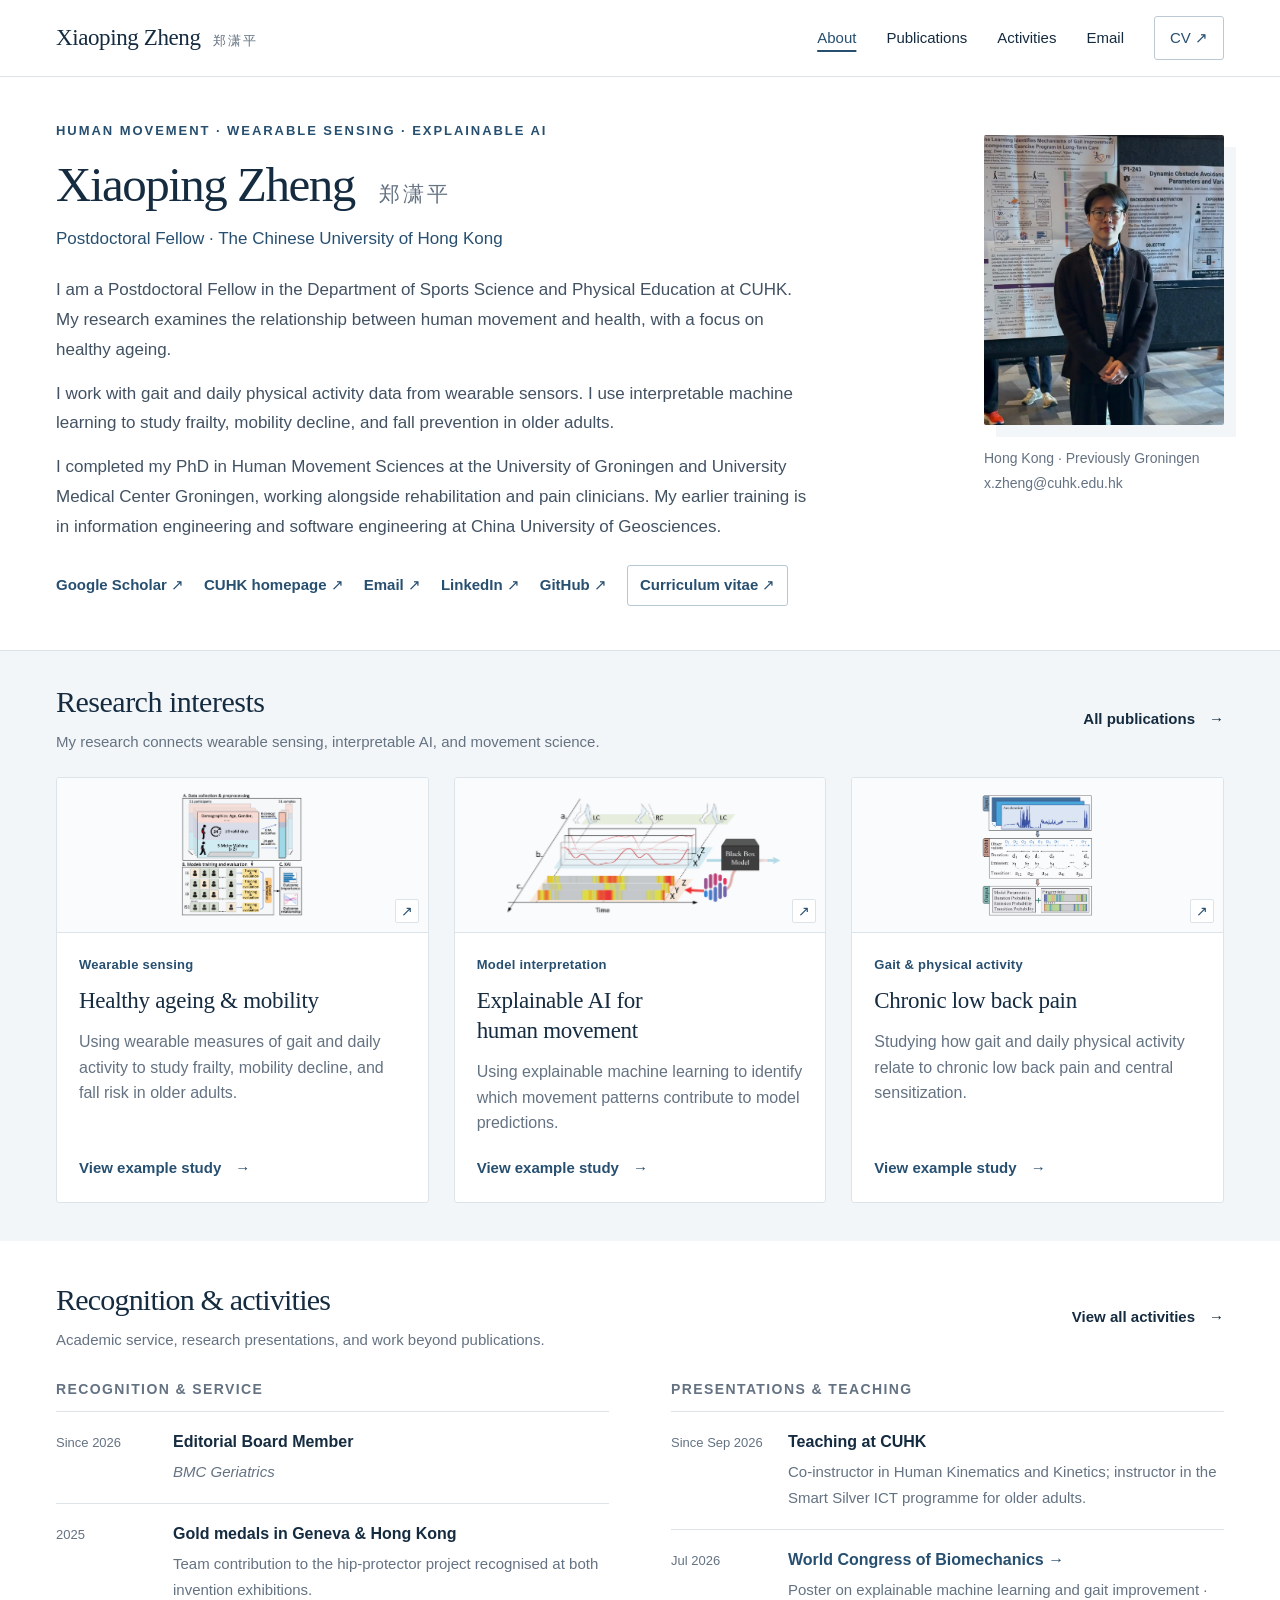
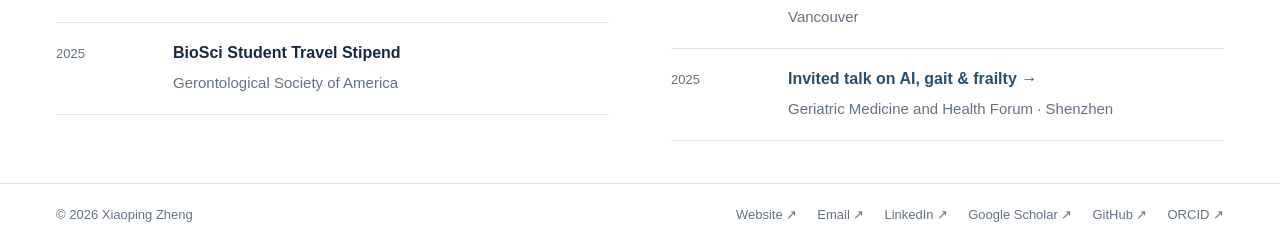
==== commit 7ef83f0d: "Add files via upload" ====
--- a/index.html
+++ b/index.html
@@ -55,8 +55,8 @@
   </div>
 </section>
 <section class="home-research" id="research" aria-labelledby="research-title"><div class="wrap">
-  <div class="section-head"><div><h2 id="research-title">Selected publications</h2><p class="section-description">Three studies across my research on movement and health.</p></div><a class="text-link" href="publications.html">All publications <span aria-hidden="true">→</span></a></div>
-  <div class="research-grid"><article class="home-study"><button class="study-image" data-image="images/journal8-1.png" data-caption="Machine Learning Approach for Frailty Detection in Long-Term Care Using Accelerometer-Measured Gait and Daily Physical Activity: Model Development and Validation Study" aria-label="Enlarge study figure"><img src="images/journal8-1.png" alt="Study figure: Machine Learning Approach for Frailty Detection in Long-Term Care Using Accelerometer-Measured Gait and Daily Physical Activity: Model Development and Validation Study" loading="lazy"><span class="enlarge" aria-hidden="true">↗</span></button><div class="home-study-copy"><p class="study-meta">JMIR Aging · 2025</p><h3>Detecting frailty through movement</h3><p class="home-study-theme">Healthy ageing &amp; mobility</p><a class="text-link" href="publications.html#zheng2025_frailty_ltc_jmir">View publication <span aria-hidden="true">→</span></a></div></article><article class="home-study"><button class="study-image" data-image="images/journal7-1.png" data-caption="Explaining deep learning models for age-related gait classification based on acceleration time series" aria-label="Enlarge study figure"><img src="images/journal7-1.png" alt="Study figure: Explaining deep learning models for age-related gait classification based on acceleration time series" loading="lazy"><span class="enlarge" aria-hidden="true">↗</span></button><div class="home-study-copy"><p class="study-meta">Computers in Biology and Medicine · 2025</p><h3>Understanding what a model sees</h3><p class="home-study-theme">Explainable AI for human movement</p><a class="text-link" href="publications.html#zheng2025_explaining_dl_gait">View publication <span aria-hidden="true">→</span></a></div></article><article class="home-study"><button class="study-image" data-image="images/journal4-1.png" data-caption="Relationship between physical activity and central sensitization in chronic low back pain: Insights from machine learning" aria-label="Enlarge study figure"><img src="images/journal4-1.png" alt="Study figure: Relationship between physical activity and central sensitization in chronic low back pain: Insights from machine learning" loading="lazy"><span class="enlarge" aria-hidden="true">↗</span></button><div class="home-study-copy"><p class="study-meta">Computer Methods and Programs in Biomedicine · 2023</p><h3>Daily activity and chronic pain</h3><p class="home-study-theme">Chronic low back pain</p><a class="text-link" href="publications.html#zheng2023_pa_central_sensitization">View publication <span aria-hidden="true">→</span></a></div></article></div>
+  <div class="section-head"><div><h2 id="research-title">Research interests</h2><p class="section-description">My research connects wearable sensing, interpretable AI, and movement science.</p></div><a class="text-link" href="publications.html">All publications <span aria-hidden="true">→</span></a></div>
+  <div class="research-grid"><article class="home-study"><button class="study-image" data-image="images/journal8-1.png" data-caption="Machine Learning Approach for Frailty Detection in Long-Term Care Using Accelerometer-Measured Gait and Daily Physical Activity: Model Development and Validation Study" aria-label="Enlarge study figure"><img src="images/journal8-1.png" alt="Study figure: Machine Learning Approach for Frailty Detection in Long-Term Care Using Accelerometer-Measured Gait and Daily Physical Activity: Model Development and Validation Study" loading="lazy"><span class="enlarge" aria-hidden="true">↗</span></button><div class="home-study-copy"><p class="study-meta">Wearable sensing</p><h3>Healthy ageing &amp; mobility</h3><p class="home-study-theme">Using wearable measures of gait and daily activity to study frailty, mobility decline, and fall risk in older adults.</p><a class="text-link" href="publications.html#zheng2025_frailty_ltc_jmir">View example study <span aria-hidden="true">→</span></a></div></article><article class="home-study"><button class="study-image" data-image="images/journal7-1.png" data-caption="Explaining deep learning models for age-related gait classification based on acceleration time series" aria-label="Enlarge study figure"><img src="images/journal7-1.png" alt="Study figure: Explaining deep learning models for age-related gait classification based on acceleration time series" loading="lazy"><span class="enlarge" aria-hidden="true">↗</span></button><div class="home-study-copy"><p class="study-meta">Model interpretation</p><h3>Explainable AI for human movement</h3><p class="home-study-theme">Using explainable machine learning to identify which movement patterns contribute to model predictions.</p><a class="text-link" href="publications.html#zheng2025_explaining_dl_gait">View example study <span aria-hidden="true">→</span></a></div></article><article class="home-study"><button class="study-image" data-image="images/journal4-1.png" data-caption="Relationship between physical activity and central sensitization in chronic low back pain: Insights from machine learning" aria-label="Enlarge study figure"><img src="images/journal4-1.png" alt="Study figure: Relationship between physical activity and central sensitization in chronic low back pain: Insights from machine learning" loading="lazy"><span class="enlarge" aria-hidden="true">↗</span></button><div class="home-study-copy"><p class="study-meta">Gait &amp; physical activity</p><h3>Chronic low back pain</h3><p class="home-study-theme">Studying how gait and daily physical activity relate to chronic low back pain and central sensitization.</p><a class="text-link" href="publications.html#zheng2023_pa_central_sensitization">View example study <span aria-hidden="true">→</span></a></div></article></div>
 </div></section>
 <section class="home-activities wrap" id="recognition" aria-labelledby="activities-title">
   <div class="section-head"><div><h2 id="activities-title">Recognition &amp; activities</h2><p class="section-description">Academic service, research presentations, and work beyond publications.</p></div><a class="text-link" href="activities.html">View all activities <span aria-hidden="true">→</span></a></div>
--- a/refined-layout.css
+++ b/refined-layout.css
@@ -4,60 +4,60 @@
 .page-index h1{font-size:49px;line-height:1.15;letter-spacing:-1.5px}
 .page-index h1 .name-zh{font:400 21px var(--sans);letter-spacing:3px;color:var(--muted);margin-left:13px;white-space:nowrap}
 .page-index .hero .eyebrow{margin-bottom:15px}
-.profile-role{font-size:14px;color:var(--blue);margin:12px 0 22px}
+.profile-role{font-size:17px;color:var(--blue);margin:12px 0 22px}
 .profile-bio{max-width:760px}
-.profile-bio p{font-size:14px;line-height:1.85;color:var(--body);margin-top:14px}
-.profile-links{display:flex;gap:9px 20px;flex-wrap:wrap;align-items:center;margin-top:24px;font-size:12px;font-weight:550;color:var(--blue)}
+.profile-bio p{font-size:17px;line-height:1.85;color:var(--body);margin-top:14px}
+.profile-links{display:flex;gap:9px 20px;flex-wrap:wrap;align-items:center;margin-top:24px;font-size:15px;font-weight:550;color:var(--blue)}
 .profile-links a{padding:5px 0;white-space:nowrap}
 .profile-links .profile-cv{padding:7px 12px;border:1px solid #b7c8d5;border-radius:3px}
 .profile-links .profile-cv:hover{background:var(--wash);text-decoration:none}
 .page-index .portrait{padding-top:15px}
 .page-index .portrait img{width:240px;height:290px}
-.page-index .portrait figcaption{font-size:11px;line-height:1.8;margin-top:21px}
+.page-index .portrait figcaption{font-size:14px;line-height:1.8;margin-top:21px}
 .home-research{padding:33px 0 38px}
 .home-research .section-head{align-items:center}
-.section-description{font-size:12px;line-height:1.7;color:var(--muted);margin-top:9px}
+.section-description{font-size:15px;line-height:1.7;color:var(--muted);margin-top:9px}
 .home-study{display:flex;flex-direction:column;border:1px solid var(--rule);background:white;border-radius:3px;overflow:hidden}
 .home-study .study-image{height:155px;padding:15px}
 .home-study-copy{padding:21px 22px 22px;display:flex;flex-direction:column;flex:1}
 .home-study-copy h3{font-family:var(--serif);font-size:23px;line-height:1.3;font-weight:400;letter-spacing:-.3px}
-.home-study-copy .study-meta{font-size:10px;margin-bottom:11px}
-.home-study-theme{font-size:11px;color:var(--muted);margin:13px 0 20px;line-height:1.6}
-.home-study-copy .text-link{font-size:12px;margin-top:auto;color:var(--blue)}
+.home-study-copy .study-meta{font-size:13px;margin-bottom:11px}
+.home-study-theme{font-size:16px;color:var(--muted);margin:13px 0 20px;line-height:1.6}
+.home-study-copy .text-link{font-size:15px;margin-top:auto;color:var(--blue)}
 .home-activities{padding:41px 0 42px}
 .home-activities .section-head{margin-bottom:28px;align-items:center}
 .home-activities .section-head h2{font-size:30px;margin:0;line-height:1.2}
 .highlights-grid{display:grid;grid-template-columns:1fr 1fr;gap:62px}
-.highlight-column>h3{font:600 11px var(--sans);text-transform:uppercase;letter-spacing:.1em;color:var(--muted);padding-bottom:14px;border-bottom:1px solid var(--rule)}
+.highlight-column>h3{font:600 14px var(--sans);text-transform:uppercase;letter-spacing:.1em;color:var(--muted);padding-bottom:14px;border-bottom:1px solid var(--rule)}
 .highlight{display:grid;grid-template-columns:100px 1fr;gap:17px;padding:18px 0;border-bottom:1px solid var(--rule);align-items:baseline}
-.highlight-date{font-size:10px;color:var(--muted)}
-.highlight h4{font-size:13px;line-height:1.5;font-weight:550;margin:0}
-.highlight p{font-size:12px;line-height:1.75;color:var(--muted);margin-top:5px}
+.highlight-date{font-size:13px;color:var(--muted)}
+.highlight h4{font-size:16px;line-height:1.5;font-weight:550;margin:0}
+.highlight p{font-size:15px;line-height:1.75;color:var(--muted);margin-top:5px}
 .highlight a{color:var(--blue)}
-.page-jumps{display:flex;gap:10px 24px;flex-wrap:wrap;margin-top:24px;font-size:12px;color:var(--blue)}
+.page-jumps{display:flex;gap:10px 24px;flex-wrap:wrap;margin-top:24px;font-size:15px;color:var(--blue)}
 .page-jumps a{padding:4px 0}
 .publication-cards{display:grid;grid-template-columns:repeat(2,minmax(0,1fr));gap:24px}
 .pub-group{margin-top:29px;scroll-margin-top:100px}
 .pub-group[hidden],.publication[hidden]{display:none!important}
 .group-heading{display:flex;align-items:baseline;justify-content:space-between;gap:22px;margin-bottom:19px}
 .group-heading h2{font-size:28px;line-height:1.25;letter-spacing:-.5px}
-.group-heading>span{font-size:11px;color:var(--muted);white-space:nowrap}
+.group-heading>span{font-size:14px;color:var(--muted);white-space:nowrap}
 .publications .publication.pub-card{display:flex;flex-direction:column;gap:0;border:1px solid var(--rule);border-radius:3px;padding:0;overflow:hidden;background:white;box-shadow:none;scroll-margin-top:100px}
 .pub-card .study-image{height:190px;padding:19px;flex:none}
 .pub-card-copy{padding:22px;display:flex;flex-direction:column;flex:1}
-.pub-card-meta{display:flex;align-items:baseline;justify-content:space-between;gap:12px;font-size:11px;font-weight:500;color:var(--blue);line-height:1.6;margin-bottom:11px}
-.pub-card-meta span{font-size:12px;color:var(--muted)}
-.publications .pub-card h3{font-family:var(--serif);font-size:19px;font-weight:400;line-height:1.45;letter-spacing:-.15px}
-.pub-card .authors{font-size:11px;line-height:1.85;margin-top:12px}
-.pub-card .finding{font-size:12px;line-height:1.8;color:var(--body);margin:13px 0 0;padding-top:12px;border-top:1px solid var(--rule)}
-.pub-card .paper-links{padding-top:17px;margin-top:auto;gap:23px;font-size:12px}
+.pub-card-meta{display:flex;align-items:baseline;justify-content:space-between;gap:12px;font-size:14px;font-weight:500;color:var(--blue);line-height:1.6;margin-bottom:11px}
+.pub-card-meta span{font-size:15px;color:var(--muted)}
+.publications .pub-card h3{font-family:var(--serif);font-size:22px;font-weight:400;line-height:1.45;letter-spacing:-.15px}
+.pub-card .authors{font-size:14px;line-height:1.85;margin-top:12px}
+.pub-card .finding{font-size:15px;line-height:1.8;color:var(--body);margin:13px 0 0;padding-top:12px;border-top:1px solid var(--rule)}
+.pub-card .paper-links{padding-top:17px;margin-top:auto;gap:23px;font-size:15px}
 .pub-group+.pub-group{margin-top:44px}
 .publications .compact-pub{display:grid;grid-template-columns:50px minmax(0,1fr);gap:22px;padding:21px 0}
 .compact-pub h3{line-height:1.6}
-.compact-pub .authors{font-size:11px;line-height:1.85;margin-top:8px}
-.compact-pub .journal{font-size:12px;margin-top:5px}
-.compact-pub .paper-links{font-size:11px;margin-top:8px}
-.role-tag{display:inline-block;margin-left:12px;padding:1px 6px;border:1px solid var(--rule);border-radius:2px;color:var(--muted);font-size:10px;white-space:nowrap}
+.compact-pub .authors{font-size:14px;line-height:1.85;margin-top:8px}
+.compact-pub .journal{font-size:15px;margin-top:5px}
+.compact-pub .paper-links{font-size:14px;margin-top:8px}
+.role-tag{display:inline-block;margin-left:12px;padding:1px 6px;border:1px solid var(--rule);border-radius:2px;color:var(--muted);font-size:13px;white-space:nowrap}
 .publications .publication:target{border-color:#7594ad;box-shadow:0 0 0 3px #e1ebf2;background:#f9fbfc}
 .pub-group>.publication-list{border-top:1px solid var(--rule)}
 .activity-archive{padding-bottom:50px}
@@ -65,17 +65,43 @@
 .activity-archive>section+section{margin-top:43px}
 .activity-archive h2{font-size:30px;line-height:1.3;letter-spacing:-.5px;margin:0 0 16px}
 .activity-entry{display:grid;grid-template-columns:105px minmax(0,1fr);gap:24px;padding:20px 0;border-top:1px solid var(--rule);scroll-margin-top:100px}
-.activity-year{font-size:11px;color:var(--muted);padding-top:3px}
-.activity-entry h3{font-size:14px;line-height:1.7;font-weight:500;text-wrap:pretty}
-.activity-entry p{font-size:12px;color:var(--muted);line-height:1.8;margin-top:5px}
-.activity-tag{display:inline-block;vertical-align:1px;font-size:10px;color:var(--blue);border:1px solid #c9d6e1;border-radius:3px;line-height:1.8;padding:0 6px;margin-left:10px;white-space:nowrap}
+.activity-year{font-size:14px;color:var(--muted);padding-top:3px}
+.activity-entry h3{font-size:17px;line-height:1.7;font-weight:500;text-wrap:pretty}
+.activity-entry p{font-size:15px;color:var(--muted);line-height:1.8;margin-top:5px}
+.activity-tag{display:inline-block;vertical-align:1px;font-size:13px;color:var(--blue);border:1px solid #c9d6e1;border-radius:3px;line-height:1.8;padding:0 6px;margin-left:10px;white-space:nowrap}
 .activity-entry:target{background:var(--wash);box-shadow:0 0 0 10px var(--wash)}
 .earlier-presentations{margin-top:13px;border:1px solid var(--rule);border-radius:3px;padding:0 20px}
-.earlier-presentations summary{cursor:pointer;padding:16px 0;font-size:13px;font-weight:500;color:var(--blue)}
+.earlier-presentations summary{cursor:pointer;padding:16px 0;font-size:16px;font-weight:500;color:var(--blue)}
 .earlier-presentations .activity-entry{grid-template-columns:85px minmax(0,1fr)}
 @media(max-width:1050px){
- .page-index .hero-grid{grid-template-columns:minmax(0,1fr) 205px;gap:45px}.page-index .portrait img{width:205px;height:260px}.page-index h1{font-size:43px}.page-index h1 .name-zh{font-size:18px;margin-left:8px}.profile-bio p{font-size:13px}.profile-links{gap:8px 16px;font-size:11px}.highlights-grid{gap:32px}.highlight{grid-template-columns:83px 1fr;gap:15px}.home-study-copy{padding:19px}.home-study-copy h3{font-size:21px}.publication-cards{gap:20px}.pub-card-copy{padding:19px}.publications .pub-card h3{font-size:18px}
+ .page-index .hero-grid{grid-template-columns:minmax(0,1fr) 205px;gap:45px}.page-index .portrait img{width:205px;height:260px}.page-index h1{font-size:43px}.page-index h1 .name-zh{font-size:18px;margin-left:8px}.profile-bio p{font-size:16px}.profile-links{gap:8px 16px;font-size:14px}.highlights-grid{gap:32px}.highlight{grid-template-columns:83px 1fr;gap:15px}.home-study-copy{padding:19px}.home-study-copy h3{font-size:21px}.publication-cards{gap:20px}.pub-card-copy{padding:19px}.publications .pub-card h3{font-size:21px}
 }
 @media(max-width:760px){
- .page-index .hero{padding:29px 0 32px}.page-index .hero-grid{grid-template-columns:1fr;gap:25px}.page-index h1{font-size:39px;letter-spacing:-1px}.page-index h1 .name-zh{font-size:17px;letter-spacing:2px;margin-left:8px}.page-index .hero .eyebrow{font-size:8px;margin-bottom:13px}.profile-role{font-size:12px;line-height:1.7;margin:11px 0 19px}.profile-bio p{font-size:13px;line-height:1.8;margin-top:13px}.profile-links{gap:6px 18px;font-size:11px;margin-top:20px}.page-index .portrait{display:grid;grid-template-columns:85px minmax(0,1fr);align-items:center;gap:21px;padding-top:0}.page-index .portrait img{width:85px;height:103px}.page-index .portrait figcaption{margin:0;font-size:11px}.home-research{padding:27px 0 30px}.home-research .section-head{align-items:flex-start;gap:15px}.home-research h2{font-size:27px}.section-description{font-size:11px;margin-top:7px;max-width:230px}.home-research .section-head>.text-link{font-size:10px;line-height:1.6;gap:6px;margin-top:7px}.home-study .study-image{height:160px}.home-study-copy{padding:20px}.home-study-copy h3{font-size:24px}.home-study-copy .study-meta{font-size:10px}.home-study-theme{font-size:11px;margin:11px 0 17px}.home-activities{padding:31px 0}.home-activities .section-head{align-items:flex-start;flex-direction:column;gap:15px;margin-bottom:24px}.home-activities .section-head h2{font-size:28px}.home-activities .section-description{max-width:none}.highlights-grid{grid-template-columns:1fr;gap:28px}.highlight{grid-template-columns:81px minmax(0,1fr);gap:14px;padding:16px 0}.highlight h4{font-size:12px}.highlight p{font-size:11px}.highlight-date{font-size:9px}.page-jumps{gap:8px 17px;font-size:11px;margin-top:19px}.publication-cards{grid-template-columns:1fr;gap:20px}.group-heading{display:block;margin-bottom:17px}.group-heading h2{font-size:26px;margin-bottom:7px}.group-heading>span{font-size:10px}.pub-card .study-image{height:180px;padding:16px}.pub-card-copy{padding:19px}.pub-card-meta{font-size:10px;margin-bottom:11px}.publications .pub-card h3{font-size:19px;line-height:1.45}.pub-card .authors{font-size:10px}.pub-card .finding{font-size:12px}.pub-card .paper-links{font-size:11px}.pub-group+.pub-group{margin-top:33px}.publications .compact-pub{grid-template-columns:1fr;gap:7px;padding:19px 0}.compact-pub .authors{font-size:10px}.compact-pub .journal{font-size:11px}.role-tag{font-size:9px;margin-left:7px}.activity-archive{padding-bottom:33px}.activity-archive h2{font-size:27px}.activity-entry{grid-template-columns:1fr;gap:6px;padding:17px 0}.activity-year{font-size:10px}.activity-entry h3{font-size:13px;line-height:1.65}.activity-entry p{font-size:11px}.activity-tag{font-size:9px;margin-left:6px}.earlier-presentations{padding:0 14px}.earlier-presentations .activity-entry{grid-template-columns:1fr}.earlier-presentations summary{font-size:12px}.socials{gap:11px 16px}
+ .page-index .hero{padding:29px 0 32px}.page-index .hero-grid{grid-template-columns:1fr;gap:25px}.page-index h1{font-size:39px;letter-spacing:-1px}.page-index h1 .name-zh{font-size:17px;letter-spacing:2px;margin-left:8px}.page-index .hero .eyebrow{font-size:11px;margin-bottom:13px}.profile-role{font-size:15px;line-height:1.7;margin:11px 0 19px}.profile-bio p{font-size:16px;line-height:1.8;margin-top:13px}.profile-links{gap:6px 18px;font-size:14px;margin-top:20px}.page-index .portrait{display:grid;grid-template-columns:85px minmax(0,1fr);align-items:center;gap:21px;padding-top:0}.page-index .portrait img{width:85px;height:103px}.page-index .portrait figcaption{margin:0;font-size:14px}.home-research{padding:27px 0 30px}.home-research .section-head{align-items:flex-start;gap:15px}.home-research h2{font-size:27px}.section-description{font-size:14px;margin-top:7px;max-width:230px}.home-research .section-head>.text-link{font-size:13px;line-height:1.6;gap:6px;margin-top:7px}.home-study .study-image{height:160px}.home-study-copy{padding:20px}.home-study-copy h3{font-size:24px}.home-study-copy .study-meta{font-size:13px}.home-study-theme{font-size:16px;margin:11px 0 17px}.home-activities{padding:31px 0}.home-activities .section-head{align-items:flex-start;flex-direction:column;gap:15px;margin-bottom:24px}.home-activities .section-head h2{font-size:28px}.home-activities .section-description{max-width:none}.highlights-grid{grid-template-columns:1fr;gap:28px}.highlight{grid-template-columns:81px minmax(0,1fr);gap:14px;padding:16px 0}.highlight h4{font-size:15px}.highlight p{font-size:14px}.highlight-date{font-size:12px}.page-jumps{gap:8px 17px;font-size:14px;margin-top:19px}.publication-cards{grid-template-columns:1fr;gap:20px}.group-heading{display:block;margin-bottom:17px}.group-heading h2{font-size:26px;margin-bottom:7px}.group-heading>span{font-size:13px}.pub-card .study-image{height:180px;padding:16px}.pub-card-copy{padding:19px}.pub-card-meta{font-size:13px;margin-bottom:11px}.publications .pub-card h3{font-size:21px;line-height:1.45}.pub-card .authors{font-size:13px}.pub-card .finding{font-size:15px}.pub-card .paper-links{font-size:14px}.pub-group+.pub-group{margin-top:33px}.publications .compact-pub{grid-template-columns:1fr;gap:7px;padding:19px 0}.compact-pub .authors{font-size:13px}.compact-pub .journal{font-size:14px}.role-tag{font-size:12px;margin-left:7px}.activity-archive{padding-bottom:33px}.activity-archive h2{font-size:27px}.activity-entry{grid-template-columns:1fr;gap:6px;padding:17px 0}.activity-year{font-size:13px}.activity-entry h3{font-size:16px;line-height:1.65}.activity-entry p{font-size:14px}.activity-tag{font-size:12px;margin-left:6px}.earlier-presentations{padding:0 14px}.earlier-presentations .activity-entry{grid-template-columns:1fr}.earlier-presentations summary{font-size:15px}.socials{gap:11px 16px}
 }
+
+/* Readable type across the shared navigation and supporting pages. */
+body{font-size:17px}
+.eyebrow{font-size:13px}
+.nav,.menu-toggle,.text-link,.button{font-size:15px}
+.profile-bio p{line-height:1.75}
+.page-heading>p:last-child{font-size:17px}
+.filter,.result-count,.pub-year,.paper-links,.journal span{font-size:14px}
+.publications .compact-pub h3{font-size:18px}
+.about-main .about-copy>p{font-size:17px}
+.timeline time{font-size:14px}
+.timeline h3{font-size:17px}
+.timeline p,.about-contact p:not(.eyebrow){font-size:15px}
+.about-contact>a{font-size:17px}
+.footer-row{font-size:13px}
+dialog h2{font-size:17px}
+dialog button{font-size:14px}
+@media(max-width:760px){
+ .home-research .section-head{flex-direction:column;align-items:flex-start;gap:12px}
+ .home-research .section-head>.text-link{font-size:15px;margin-top:0}
+ .section-description{max-width:none}
+ .home-study-theme{font-size:15px}
+ .page-heading>p:last-child,.about-main .about-copy>p{font-size:16px}
+ .nav,.menu-toggle{font-size:15px}
+ .publications .compact-pub h3{font-size:17px}
+}
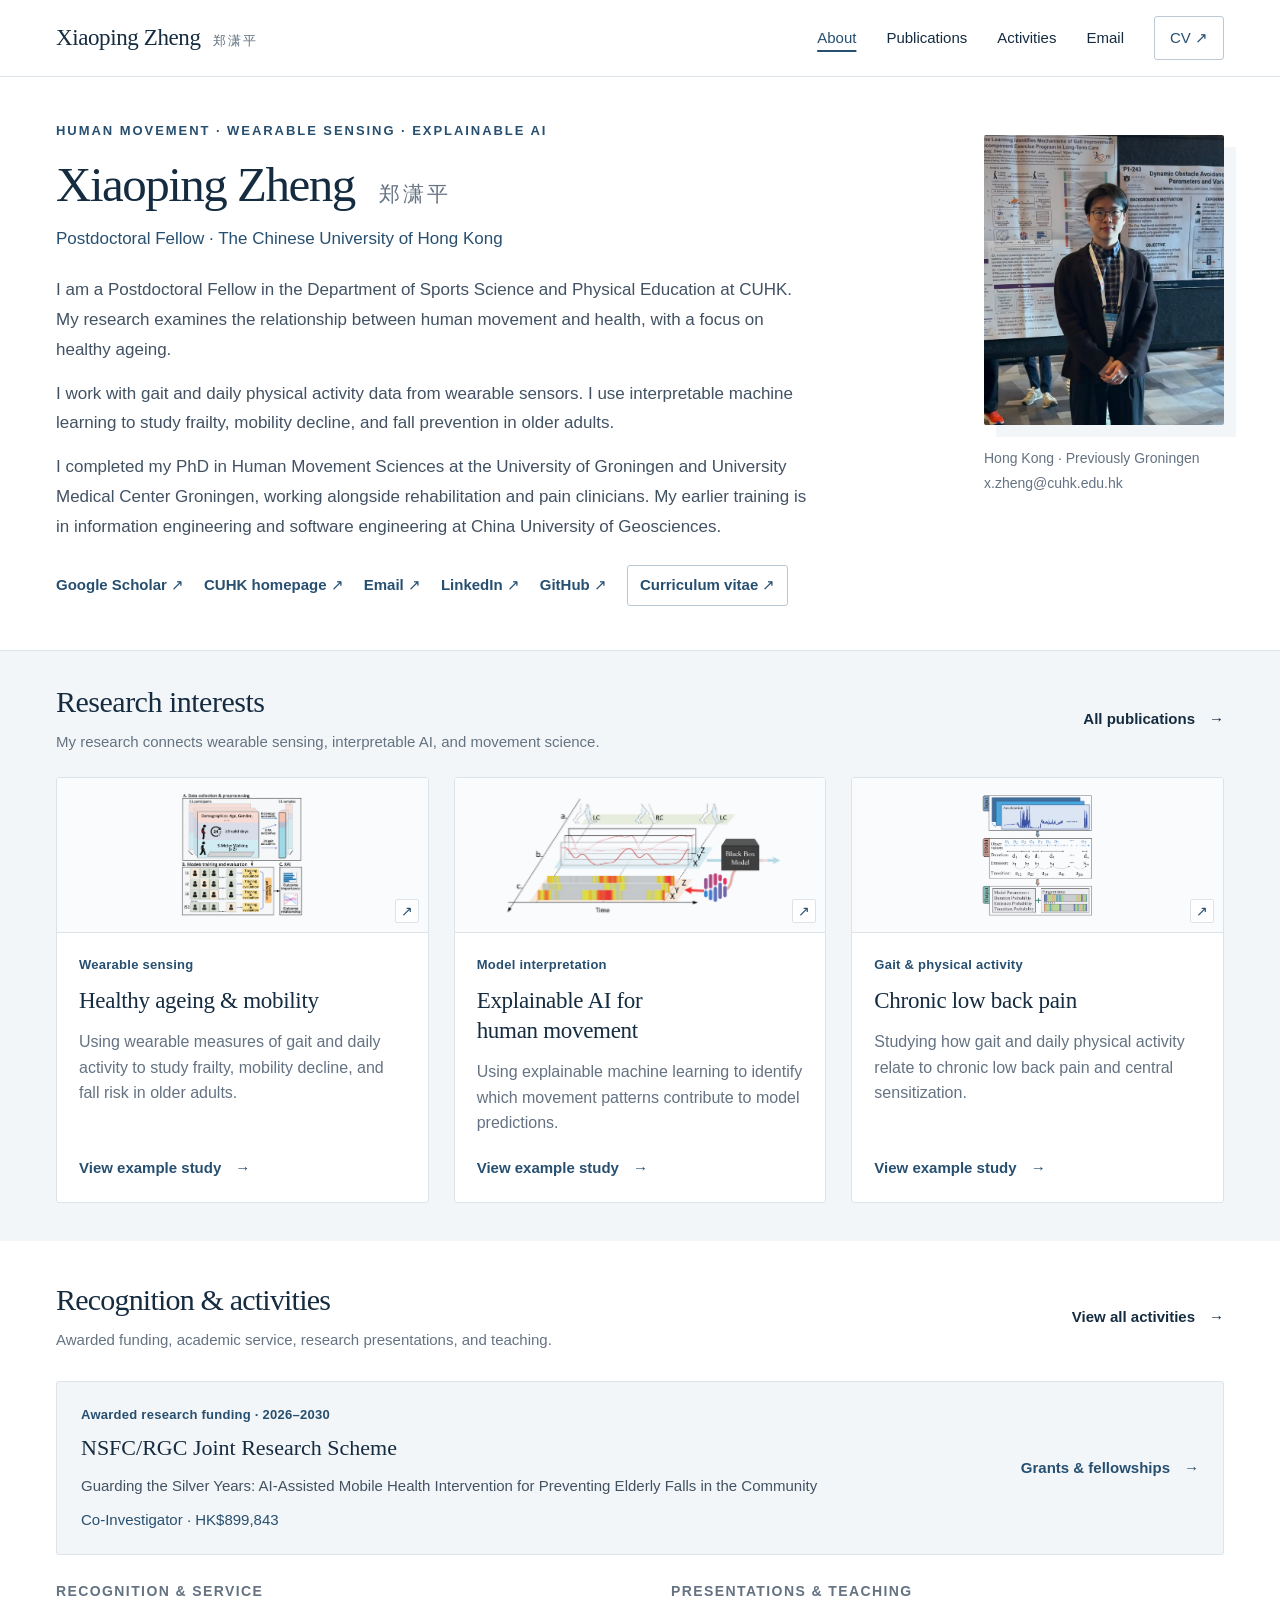
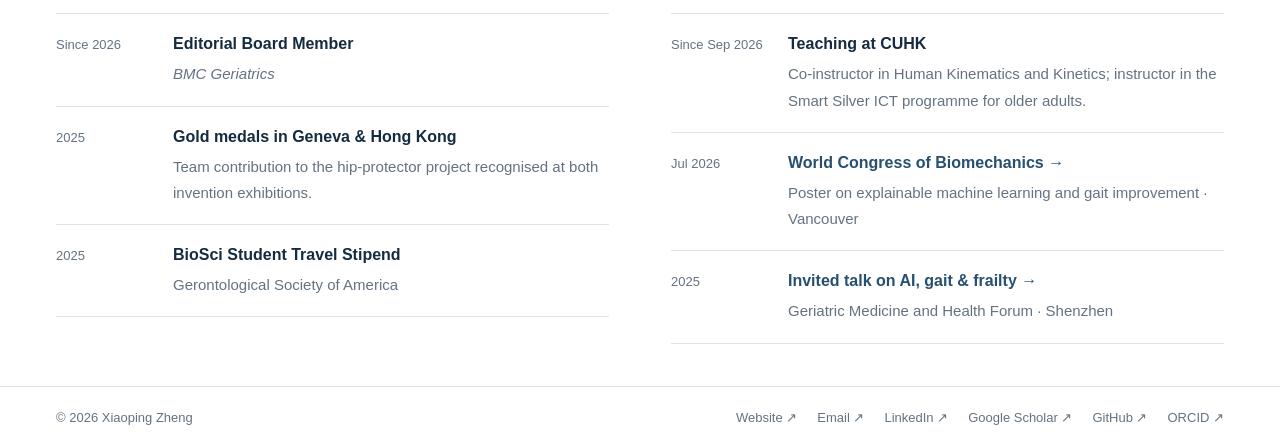
==== commit ad020183: "Add files via upload" ====
--- a/index.html
+++ b/index.html
@@ -59,7 +59,12 @@
   <div class="research-grid"><article class="home-study"><button class="study-image" data-image="images/journal8-1.png" data-caption="Machine Learning Approach for Frailty Detection in Long-Term Care Using Accelerometer-Measured Gait and Daily Physical Activity: Model Development and Validation Study" aria-label="Enlarge study figure"><img src="images/journal8-1.png" alt="Study figure: Machine Learning Approach for Frailty Detection in Long-Term Care Using Accelerometer-Measured Gait and Daily Physical Activity: Model Development and Validation Study" loading="lazy"><span class="enlarge" aria-hidden="true">↗</span></button><div class="home-study-copy"><p class="study-meta">Wearable sensing</p><h3>Healthy ageing &amp; mobility</h3><p class="home-study-theme">Using wearable measures of gait and daily activity to study frailty, mobility decline, and fall risk in older adults.</p><a class="text-link" href="publications.html#zheng2025_frailty_ltc_jmir">View example study <span aria-hidden="true">→</span></a></div></article><article class="home-study"><button class="study-image" data-image="images/journal7-1.png" data-caption="Explaining deep learning models for age-related gait classification based on acceleration time series" aria-label="Enlarge study figure"><img src="images/journal7-1.png" alt="Study figure: Explaining deep learning models for age-related gait classification based on acceleration time series" loading="lazy"><span class="enlarge" aria-hidden="true">↗</span></button><div class="home-study-copy"><p class="study-meta">Model interpretation</p><h3>Explainable AI for human movement</h3><p class="home-study-theme">Using explainable machine learning to identify which movement patterns contribute to model predictions.</p><a class="text-link" href="publications.html#zheng2025_explaining_dl_gait">View example study <span aria-hidden="true">→</span></a></div></article><article class="home-study"><button class="study-image" data-image="images/journal4-1.png" data-caption="Relationship between physical activity and central sensitization in chronic low back pain: Insights from machine learning" aria-label="Enlarge study figure"><img src="images/journal4-1.png" alt="Study figure: Relationship between physical activity and central sensitization in chronic low back pain: Insights from machine learning" loading="lazy"><span class="enlarge" aria-hidden="true">↗</span></button><div class="home-study-copy"><p class="study-meta">Gait &amp; physical activity</p><h3>Chronic low back pain</h3><p class="home-study-theme">Studying how gait and daily physical activity relate to chronic low back pain and central sensitization.</p><a class="text-link" href="publications.html#zheng2023_pa_central_sensitization">View example study <span aria-hidden="true">→</span></a></div></article></div>
 </div></section>
 <section class="home-activities wrap" id="recognition" aria-labelledby="activities-title">
-  <div class="section-head"><div><h2 id="activities-title">Recognition &amp; activities</h2><p class="section-description">Academic service, research presentations, and work beyond publications.</p></div><a class="text-link" href="activities.html">View all activities <span aria-hidden="true">→</span></a></div>
+  <div class="section-head"><div><h2 id="activities-title">Recognition &amp; activities</h2><p class="section-description">Awarded funding, academic service, research presentations, and teaching.</p></div><a class="text-link" href="activities.html">View all activities <span aria-hidden="true">→</span></a></div>
+  <aside class="funding-highlight" aria-labelledby="funding-highlight-title"><div>
+<p class="study-meta">Awarded research funding · 2026–2030</p>
+<h3 id="funding-highlight-title">NSFC/RGC Joint Research Scheme</h3><p class="funding-project">Guarding the Silver Years: AI-Assisted Mobile Health Intervention for Preventing Elderly Falls in the Community</p>
+<p class="funding-meta">Co-Investigator · HK$899,843</p></div>
+<a class="text-link" href="activities.html#funding">Grants &amp; fellowships <span aria-hidden="true">→</span></a></aside>
   <div class="highlights-grid">
     <div class="highlight-column"><h3>Recognition &amp; service</h3>
       <article class="highlight"><span class="highlight-date">Since 2026</span><div><h4>Editorial Board Member</h4><p><i>BMC Geriatrics</i></p></div></article>
--- a/refined-layout.css
+++ b/refined-layout.css
@@ -80,6 +80,12 @@
  .page-index .hero{padding:29px 0 32px}.page-index .hero-grid{grid-template-columns:1fr;gap:25px}.page-index h1{font-size:39px;letter-spacing:-1px}.page-index h1 .name-zh{font-size:17px;letter-spacing:2px;margin-left:8px}.page-index .hero .eyebrow{font-size:11px;margin-bottom:13px}.profile-role{font-size:15px;line-height:1.7;margin:11px 0 19px}.profile-bio p{font-size:16px;line-height:1.8;margin-top:13px}.profile-links{gap:6px 18px;font-size:14px;margin-top:20px}.page-index .portrait{display:grid;grid-template-columns:85px minmax(0,1fr);align-items:center;gap:21px;padding-top:0}.page-index .portrait img{width:85px;height:103px}.page-index .portrait figcaption{margin:0;font-size:14px}.home-research{padding:27px 0 30px}.home-research .section-head{align-items:flex-start;gap:15px}.home-research h2{font-size:27px}.section-description{font-size:14px;margin-top:7px;max-width:230px}.home-research .section-head>.text-link{font-size:13px;line-height:1.6;gap:6px;margin-top:7px}.home-study .study-image{height:160px}.home-study-copy{padding:20px}.home-study-copy h3{font-size:24px}.home-study-copy .study-meta{font-size:13px}.home-study-theme{font-size:16px;margin:11px 0 17px}.home-activities{padding:31px 0}.home-activities .section-head{align-items:flex-start;flex-direction:column;gap:15px;margin-bottom:24px}.home-activities .section-head h2{font-size:28px}.home-activities .section-description{max-width:none}.highlights-grid{grid-template-columns:1fr;gap:28px}.highlight{grid-template-columns:81px minmax(0,1fr);gap:14px;padding:16px 0}.highlight h4{font-size:15px}.highlight p{font-size:14px}.highlight-date{font-size:12px}.page-jumps{gap:8px 17px;font-size:14px;margin-top:19px}.publication-cards{grid-template-columns:1fr;gap:20px}.group-heading{display:block;margin-bottom:17px}.group-heading h2{font-size:26px;margin-bottom:7px}.group-heading>span{font-size:13px}.pub-card .study-image{height:180px;padding:16px}.pub-card-copy{padding:19px}.pub-card-meta{font-size:13px;margin-bottom:11px}.publications .pub-card h3{font-size:21px;line-height:1.45}.pub-card .authors{font-size:13px}.pub-card .finding{font-size:15px}.pub-card .paper-links{font-size:14px}.pub-group+.pub-group{margin-top:33px}.publications .compact-pub{grid-template-columns:1fr;gap:7px;padding:19px 0}.compact-pub .authors{font-size:13px}.compact-pub .journal{font-size:14px}.role-tag{font-size:12px;margin-left:7px}.activity-archive{padding-bottom:33px}.activity-archive h2{font-size:27px}.activity-entry{grid-template-columns:1fr;gap:6px;padding:17px 0}.activity-year{font-size:13px}.activity-entry h3{font-size:16px;line-height:1.65}.activity-entry p{font-size:14px}.activity-tag{font-size:12px;margin-left:6px}.earlier-presentations{padding:0 14px}.earlier-presentations .activity-entry{grid-template-columns:1fr}.earlier-presentations summary{font-size:15px}.socials{gap:11px 16px}
 }
 
+.funding-highlight{display:grid;grid-template-columns:minmax(0,1fr) auto;gap:30px;align-items:center;background:var(--wash);border:1px solid var(--rule);border-radius:3px;padding:22px 24px;margin-bottom:28px}
+.funding-highlight .study-meta{font-size:13px;margin-bottom:8px}
+.funding-highlight h3{font:400 22px var(--serif);line-height:1.35}
+.funding-project{font-size:15px;line-height:1.7;color:var(--body);margin-top:10px}
+.funding-meta{font-size:15px;color:var(--blue);margin-top:9px}
+.funding-highlight>.text-link{white-space:normal;color:var(--blue)}
 /* Readable type across the shared navigation and supporting pages. */
 body{font-size:17px}
 .eyebrow{font-size:13px}
@@ -97,6 +103,8 @@
 dialog h2{font-size:17px}
 dialog button{font-size:14px}
 @media(max-width:760px){
+ .funding-highlight{grid-template-columns:1fr;gap:18px;padding:20px}
+ .funding-highlight h3{font-size:21px}
  .home-research .section-head{flex-direction:column;align-items:flex-start;gap:12px}
  .home-research .section-head>.text-link{font-size:15px;margin-top:0}
  .section-description{max-width:none}
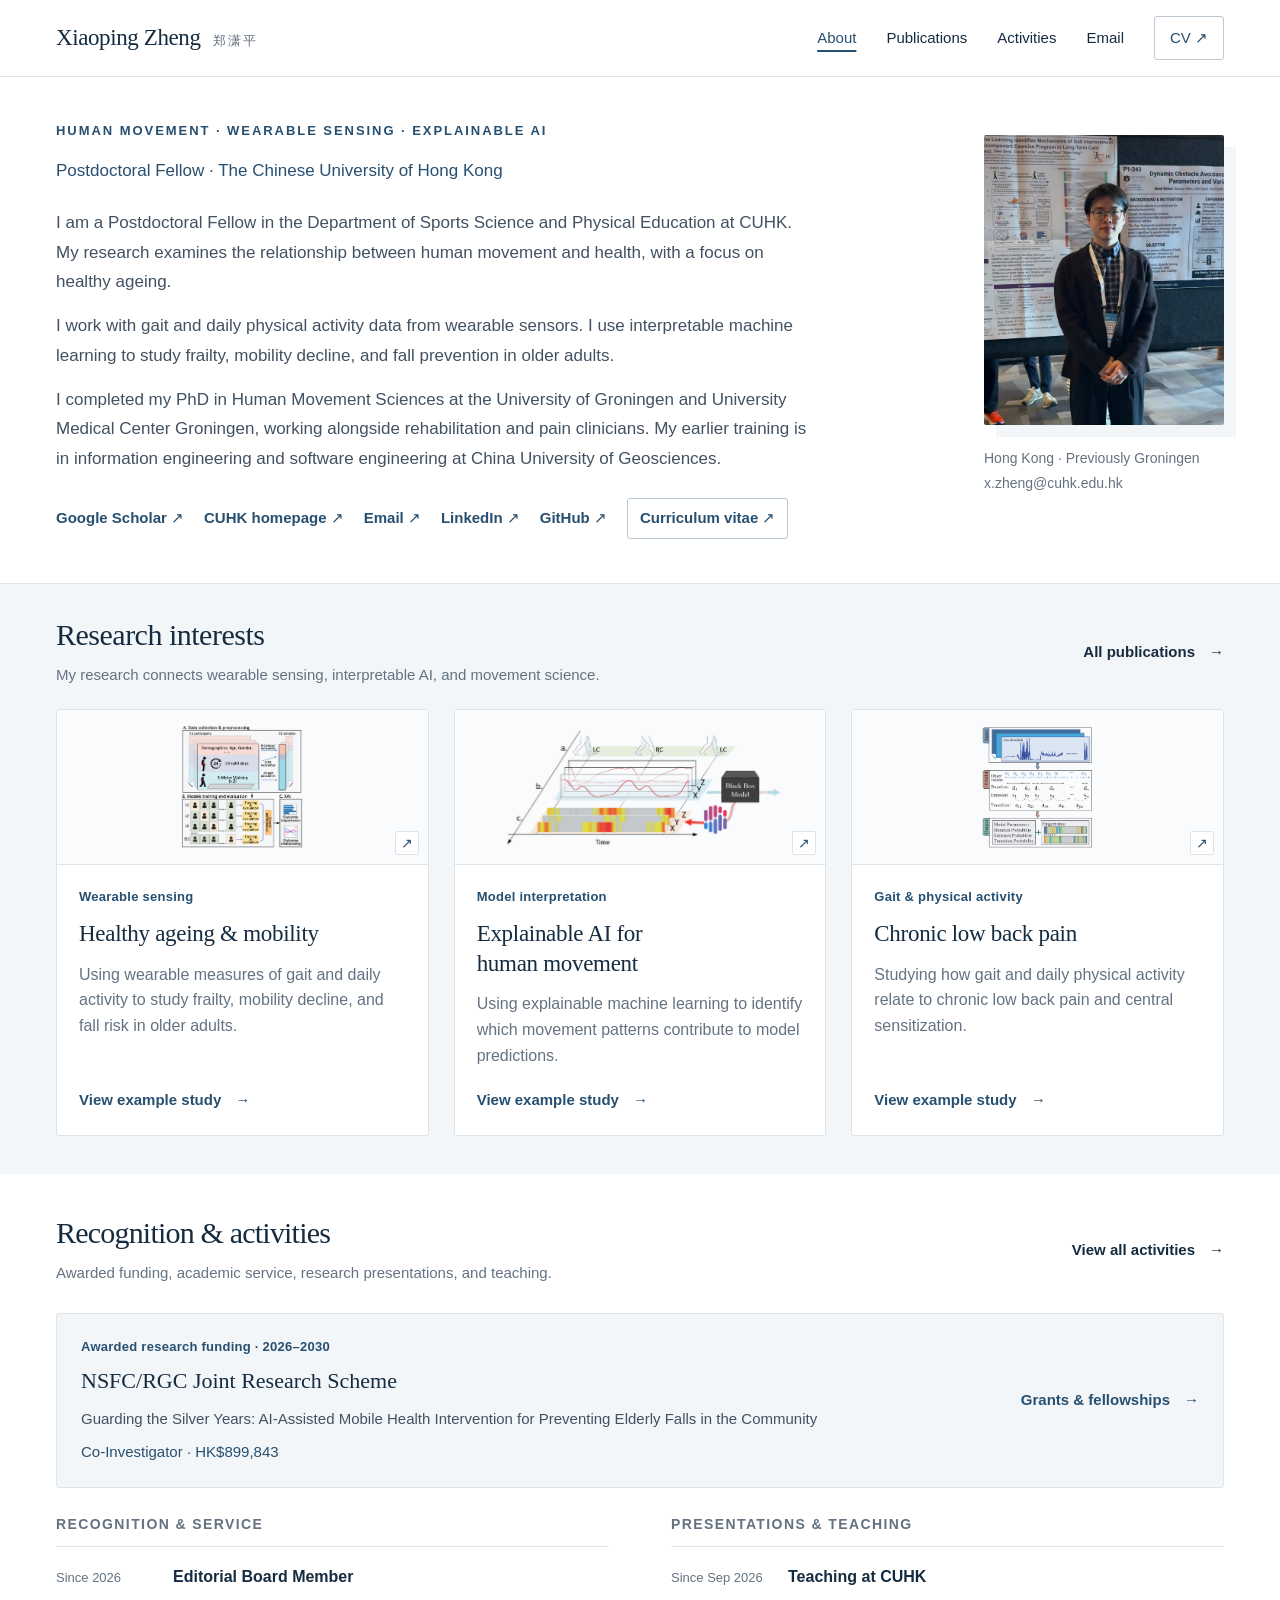
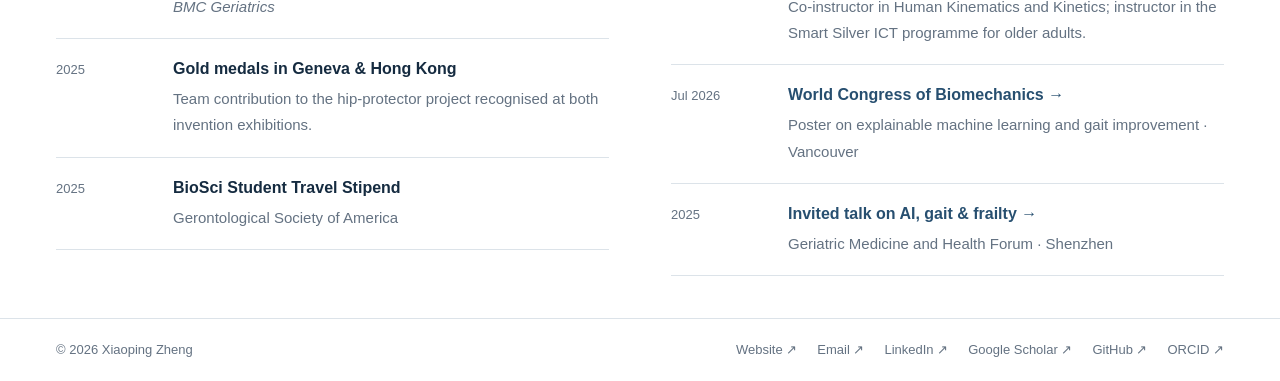
==== commit 066cf2d8: "Add files via upload" ====
--- a/index.html
+++ b/index.html
@@ -42,8 +42,7 @@
   <div class="hero-grid">
     <div class="hero-copy">
       <p class="eyebrow">Human movement · Wearable sensing · Explainable AI</p>
-      <h1 id="hero-title">Xiaoping Zheng <span class="name-zh" lang="zh-Hans">郑潇平</span></h1>
-      <p class="profile-role">Postdoctoral Fellow · The Chinese University of Hong Kong</p>
+      <h1 id="hero-title" class="profile-role">Postdoctoral Fellow · The Chinese University of Hong Kong</h1>
       <div class="profile-bio">
         <p>I am a Postdoctoral Fellow in the Department of Sports Science and Physical Education at CUHK. My research examines the relationship between human movement and health, with a focus on healthy ageing.</p>
         <p>I work with gait and daily physical activity data from wearable sensors. I use interpretable machine learning to study frailty, mobility decline, and fall prevention in older adults.</p>
--- a/refined-layout.css
+++ b/refined-layout.css
@@ -5,6 +5,7 @@
 .page-index h1 .name-zh{font:400 21px var(--sans);letter-spacing:3px;color:var(--muted);margin-left:13px;white-space:nowrap}
 .page-index .hero .eyebrow{margin-bottom:15px}
 .profile-role{font-size:17px;color:var(--blue);margin:12px 0 22px}
+.page-index h1.profile-role{font-family:var(--sans);font-size:17px;line-height:1.7;font-weight:400;letter-spacing:0;max-width:none;text-wrap:wrap}
 .profile-bio{max-width:760px}
 .profile-bio p{font-size:17px;line-height:1.85;color:var(--body);margin-top:14px}
 .profile-links{display:flex;gap:9px 20px;flex-wrap:wrap;align-items:center;margin-top:24px;font-size:15px;font-weight:550;color:var(--blue)}
@@ -104,6 +105,7 @@
 dialog button{font-size:14px}
 @media(max-width:760px){
  .funding-highlight{grid-template-columns:1fr;gap:18px;padding:20px}
+ .page-index h1.profile-role{font-size:15px}
  .funding-highlight h3{font-size:21px}
  .home-research .section-head{flex-direction:column;align-items:flex-start;gap:12px}
  .home-research .section-head>.text-link{font-size:15px;margin-top:0}
